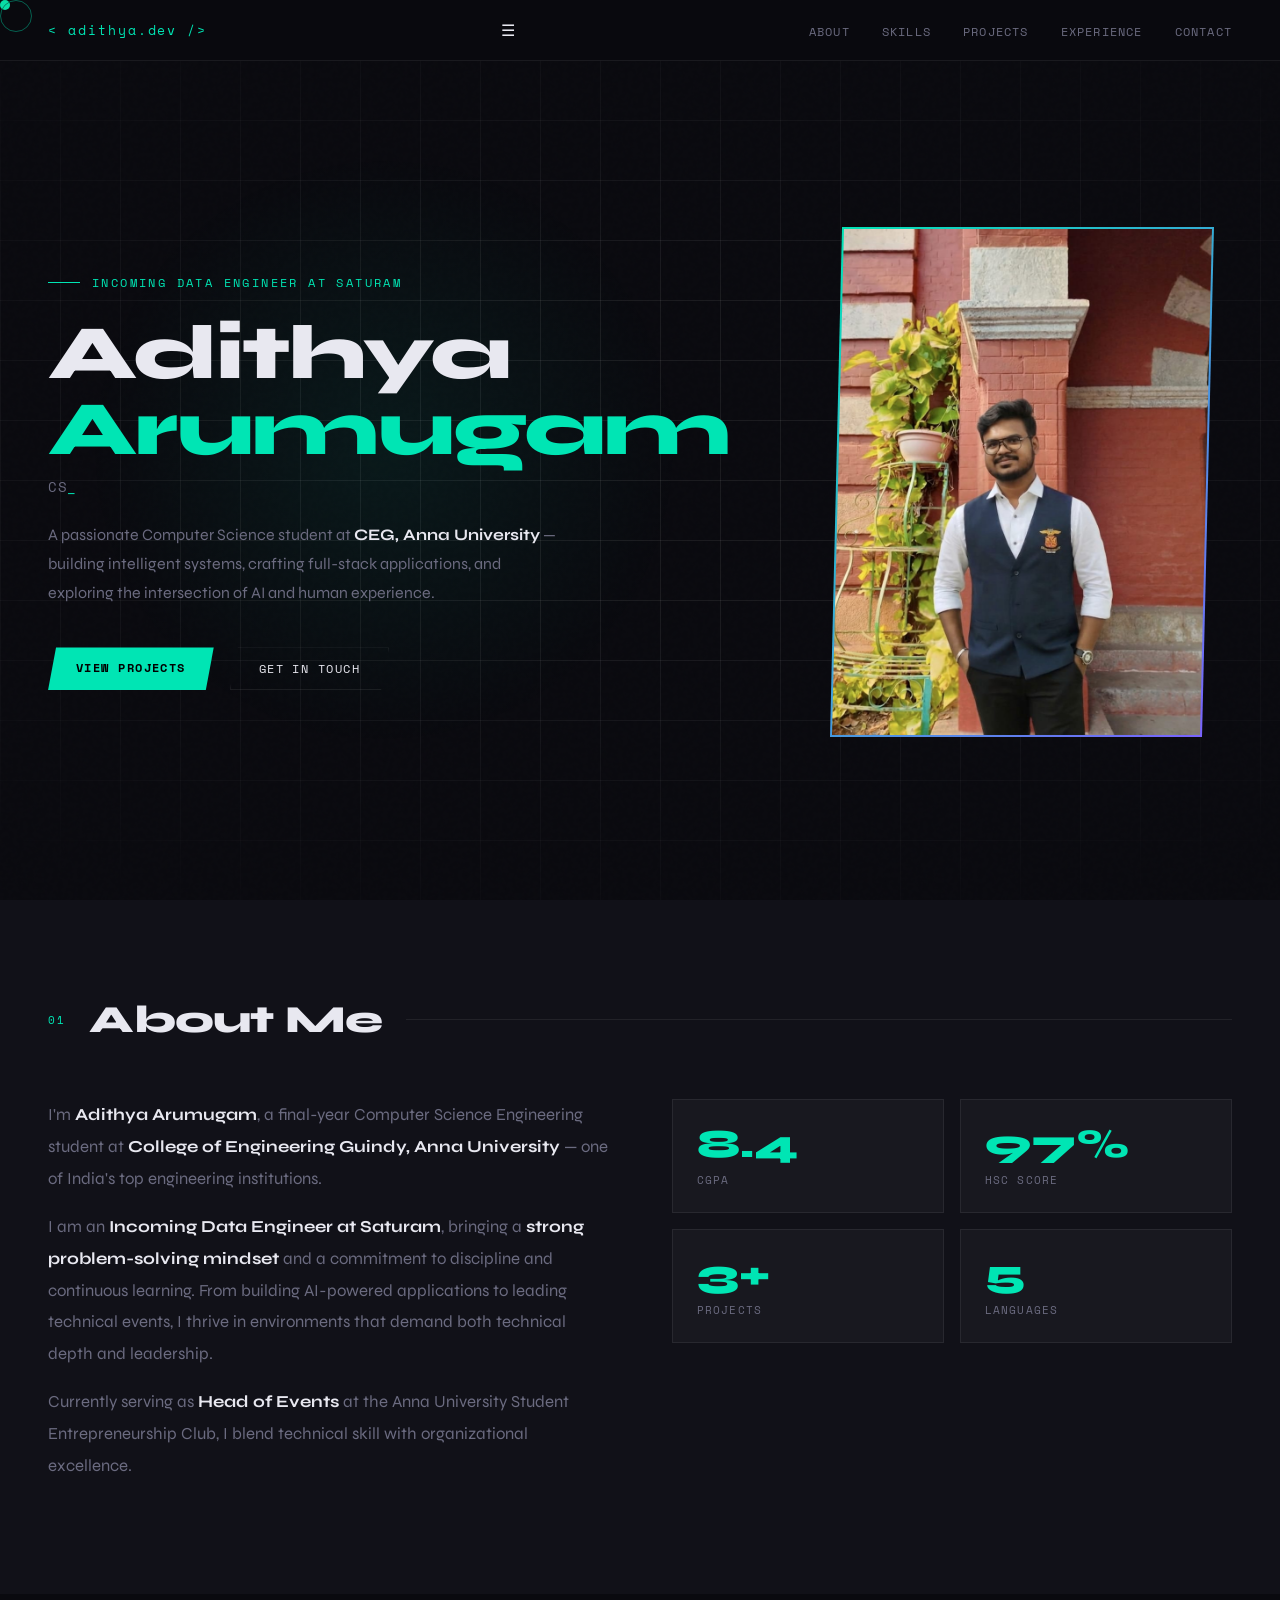
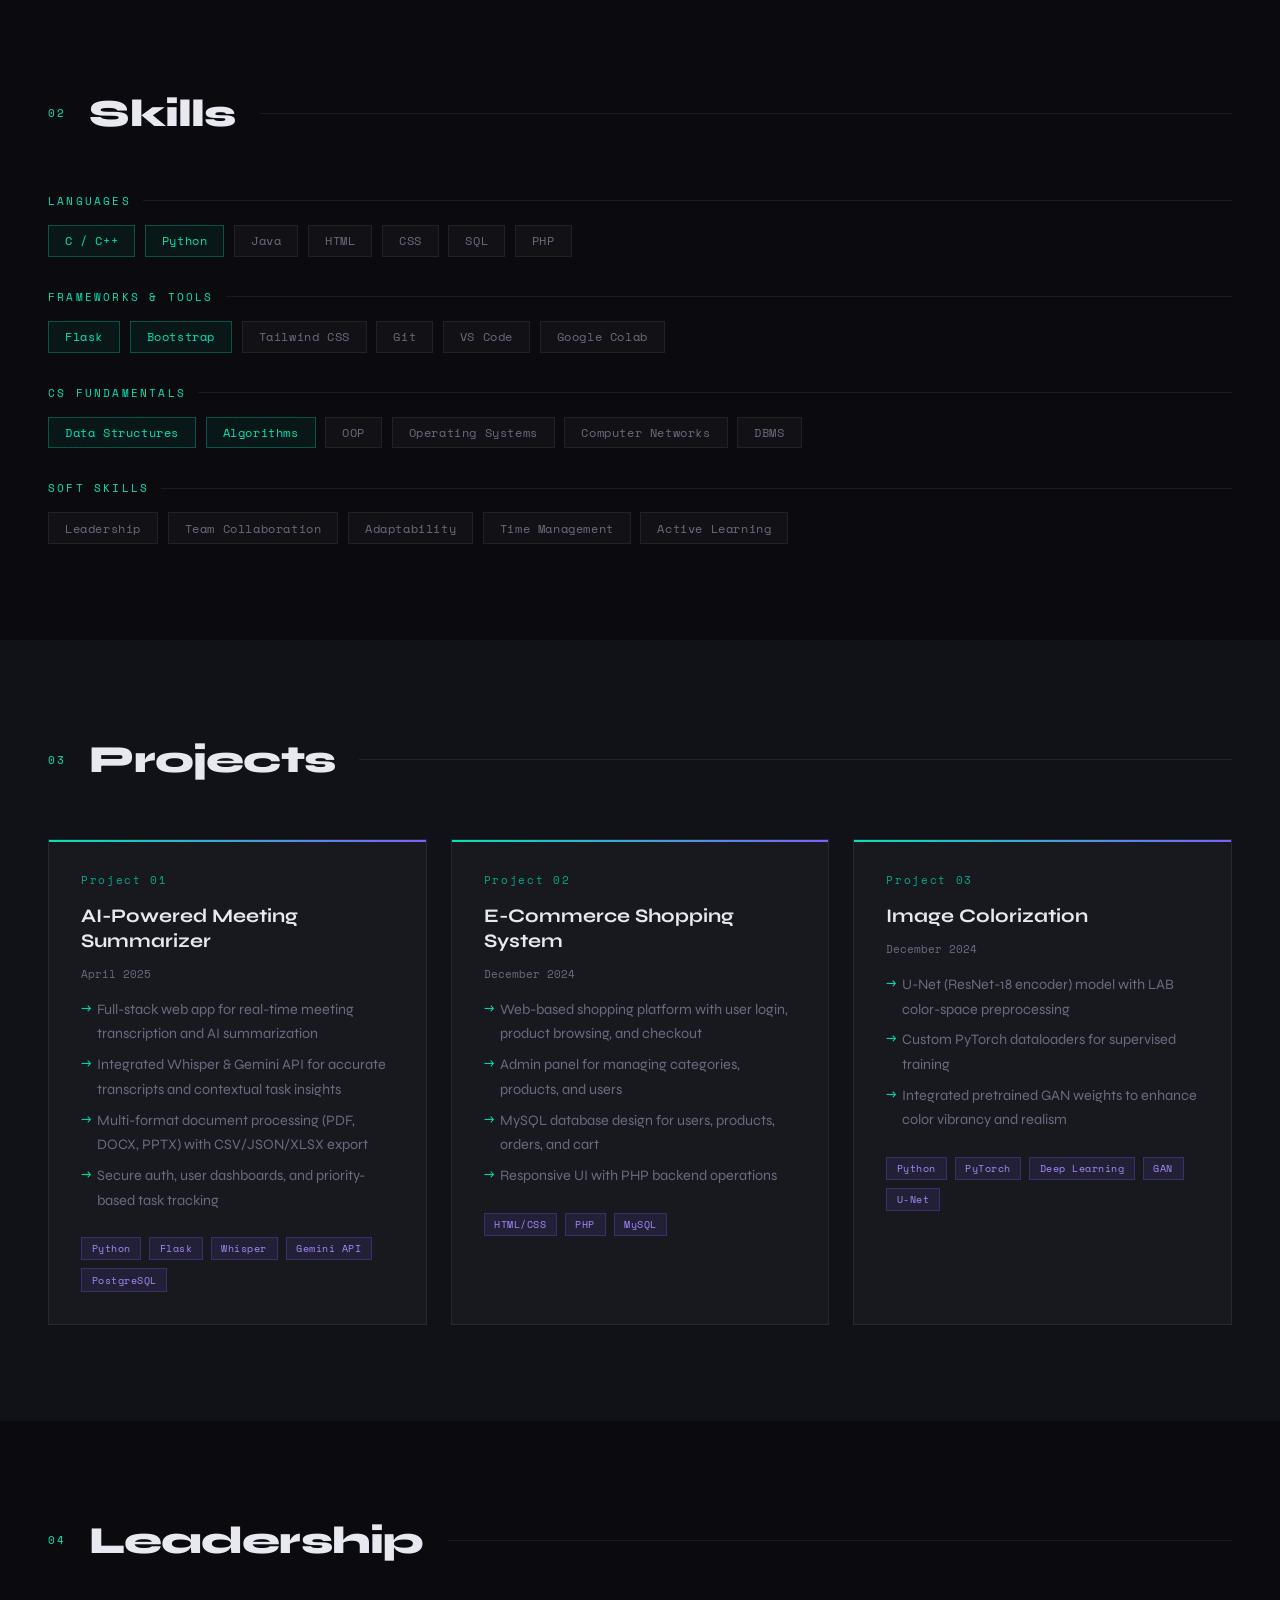
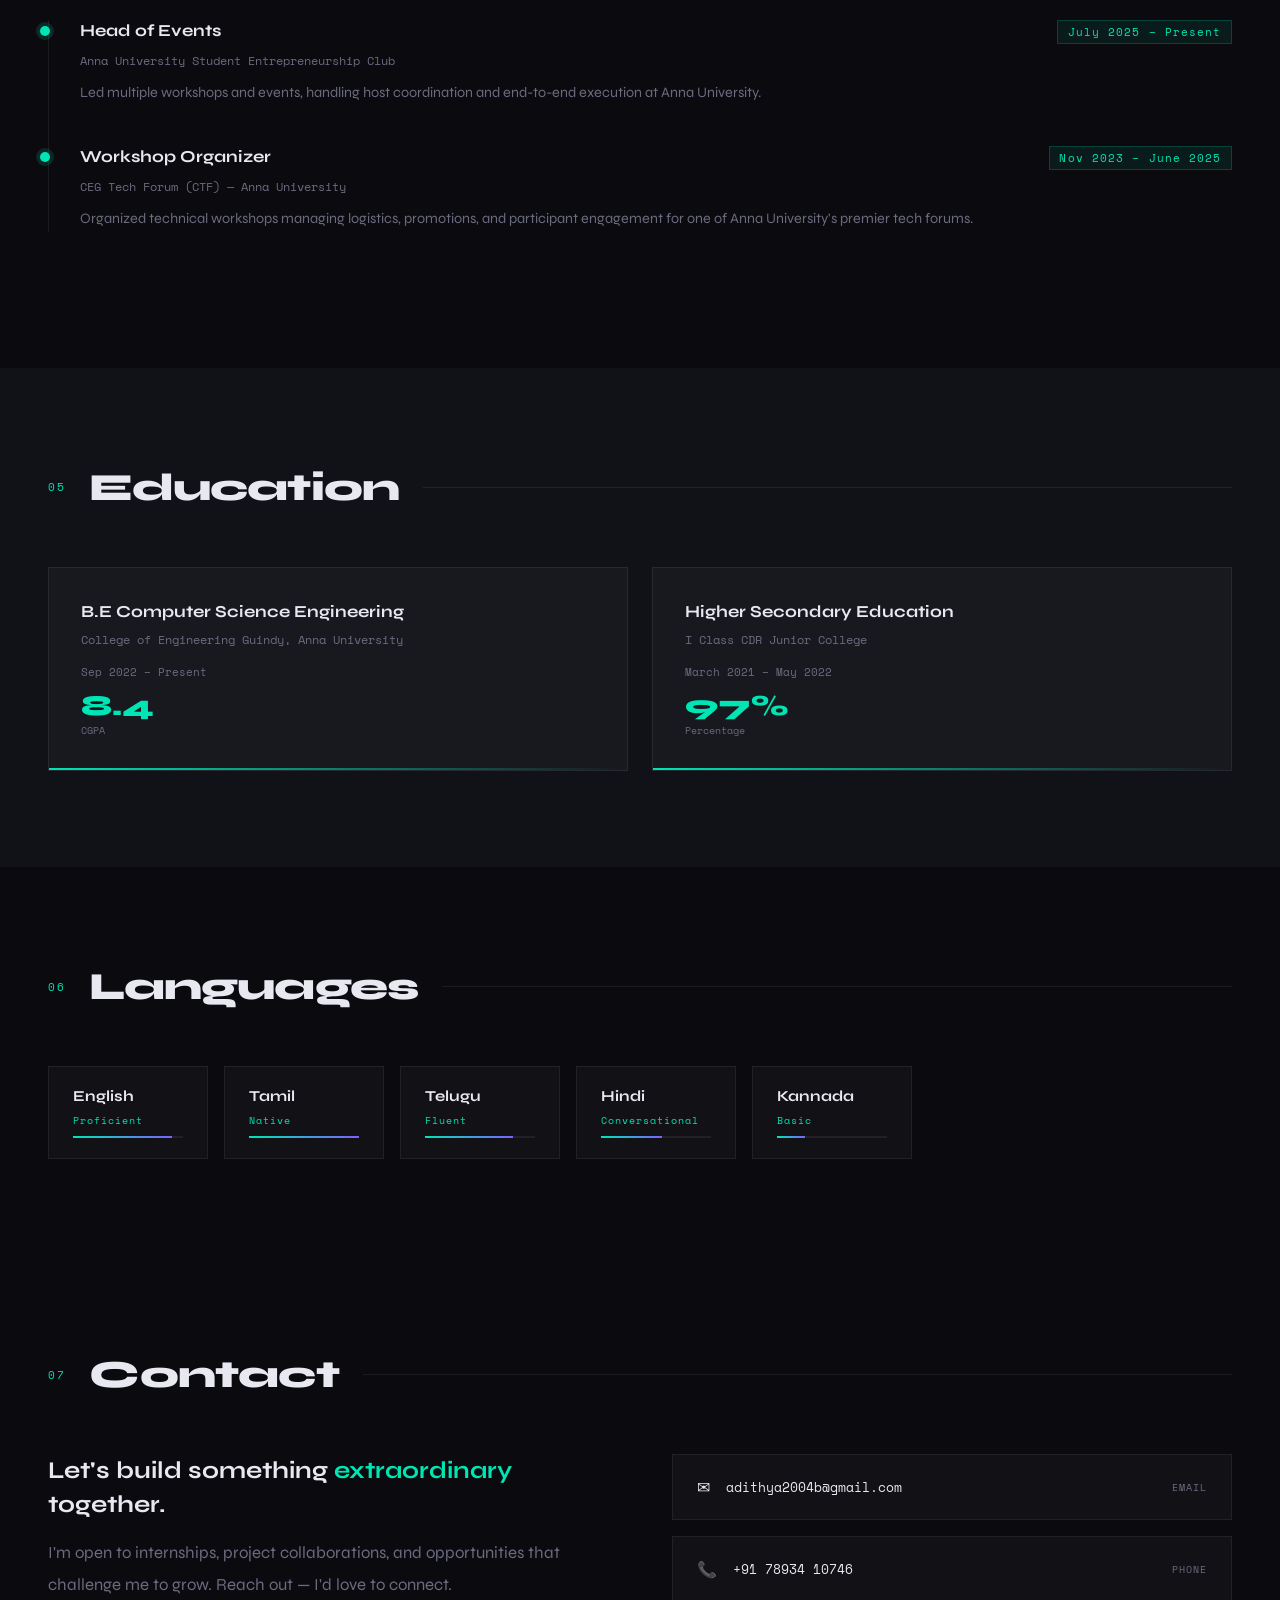
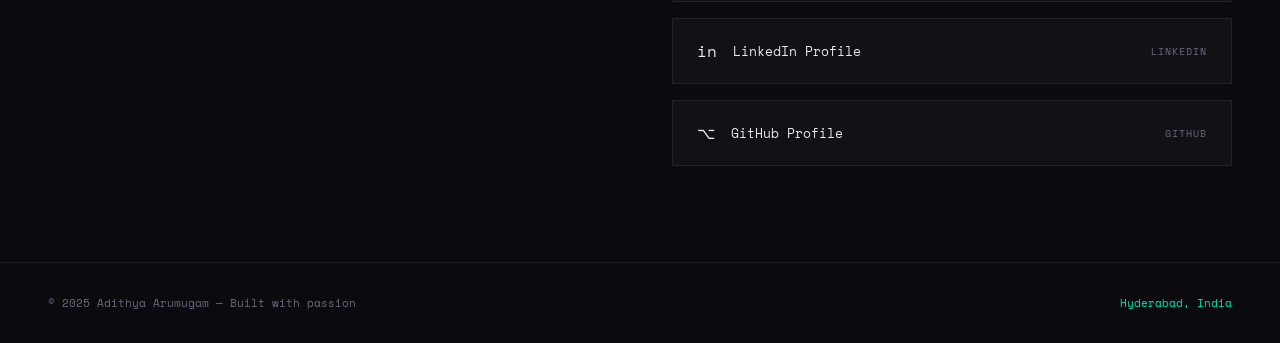
==== index.html @ 28a8eaa8 "Photo changes made" ====
<!DOCTYPE html>
<html lang="en">
<head>
<meta charset="UTF-8">
<meta name="viewport" content="width=device-width, initial-scale=1.0">
<title>Adithya Arumugam — Portfolio</title>
<link href="https://fonts.googleapis.com/css2?family=Space+Mono:ital,wght@0,400;0,700;1,400&family=Syne:wght@400;500;600;700;800&display=swap" rel="stylesheet">
<style>
  :root {
    --bg: #0a0a0f;
    --bg2: #111118;
    --bg3: #1a1a24;
    --accent: #00e5b4;
    --accent2: #7b61ff;
    --text: #e8e8f0;
    --muted: #6b6b80;
    --border: rgba(255,255,255,0.07);
    --card: rgba(255,255,255,0.03);
    --font-display: 'Syne', sans-serif;
    --font-mono: 'Space Mono', monospace;
  }

  *, *::before, *::after { box-sizing: border-box; margin: 0; padding: 0; }

  html { scroll-behavior: smooth; }

  body {
    background: var(--bg);
    color: var(--text);
    font-family: var(--font-display);
    overflow-x: hidden;
    cursor: none;
  }

  /* Custom cursor */
  .cursor {
    position: fixed; width: 10px; height: 10px;
    background: var(--accent); border-radius: 50%;
    pointer-events: none; z-index: 9999;
    transition: transform 0.1s, opacity 0.2s;
    mix-blend-mode: difference;
  }
  .cursor-trail {
    position: fixed; width: 32px; height: 32px;
    border: 1px solid var(--accent); border-radius: 50%;
    pointer-events: none; z-index: 9998;
    transition: transform 0.25s ease, left 0.12s ease, top 0.12s ease;
    opacity: 0.4;
  }

  /* Noise overlay */
  body::before {
    content: '';
    position: fixed; inset: 0;
    background-image: url("data:image/svg+xml,%3Csvg viewBox='0 0 200 200' xmlns='http://www.w3.org/2000/svg'%3E%3Cfilter id='n'%3E%3CfeTurbulence type='fractalNoise' baseFrequency='0.9' numOctaves='4' stitchTiles='stitch'/%3E%3C/filter%3E%3Crect width='100%25' height='100%25' filter='url(%23n)' opacity='0.03'/%3E%3C/svg%3E");
    pointer-events: none; z-index: 0; opacity: 0.4;
  }

  /* Scrollbar */
  ::-webkit-scrollbar { width: 4px; }
  ::-webkit-scrollbar-track { background: var(--bg); }
  ::-webkit-scrollbar-thumb { background: var(--accent); border-radius: 4px; }

  /* NAV */
  nav {
    position: fixed; top: 0; left: 0; right: 0; z-index: 100;
    display: flex; justify-content: space-between; align-items: center;
    padding: 1.25rem 3rem;
    background: rgba(10,10,15,0.85);
    backdrop-filter: blur(16px);
    border-bottom: 1px solid var(--border);
  }
  .nav-logo {
    font-family: var(--font-mono); font-size: 13px; color: var(--accent);
    letter-spacing: 0.15em;
  }
  .nav-links { display: flex; gap: 2rem; list-style: none; }
  .nav-links a {
    font-family: var(--font-mono); font-size: 12px;
    color: var(--muted); text-decoration: none;
    letter-spacing: 0.1em; text-transform: uppercase;
    transition: color 0.2s;
    position: relative;
  }
  .nav-links a::after {
    content: ''; position: absolute; bottom: -4px; left: 0; right: 0;
    height: 1px; background: var(--accent);
    transform: scaleX(0); transition: transform 0.2s;
    transform-origin: left;
  }
  .nav-links a:hover { color: var(--accent); }
  .nav-links a:hover::after { transform: scaleX(1); }

  /* HERO */
  #hero {
    min-height: 100vh;
    display: grid;
    grid-template-columns: 1fr 420px;
    align-items: center;
    padding: 8rem 3rem 4rem;
    gap: 4rem;
    position: relative;
    overflow: hidden;
  }

  .hero-bg-grid {
    position: absolute; inset: 0;
    background-image:
      linear-gradient(var(--border) 1px, transparent 1px),
      linear-gradient(90deg, var(--border) 1px, transparent 1px);
    background-size: 60px 60px;
    mask-image: radial-gradient(ellipse 80% 60% at 50% 50%, black 30%, transparent 100%);
  }

  .hero-glow {
    position: absolute; width: 600px; height: 600px;
    background: radial-gradient(circle, rgba(0,229,180,0.07) 0%, transparent 70%);
    top: 50%; left: 30%; transform: translate(-50%, -50%);
    pointer-events: none;
  }

  .hero-content { position: relative; z-index: 1; }

  .hero-tag {
    font-family: var(--font-mono); font-size: 12px;
    color: var(--accent); letter-spacing: 0.2em;
    text-transform: uppercase; margin-bottom: 1.5rem;
    display: flex; align-items: center; gap: 0.75rem;
  }
  .hero-tag::before {
    content: ''; display: block;
    width: 2rem; height: 1px; background: var(--accent);
  }

  h1.hero-name {
    font-size: clamp(3rem, 6vw, 5.5rem);
    font-weight: 800; line-height: 1.0;
    letter-spacing: -0.02em;
    color: var(--text);
    margin-bottom: 0.5rem;
  }
  h1.hero-name .accent-word { color: var(--accent); }

  .hero-title {
    font-family: var(--font-mono); font-size: 14px;
    color: var(--muted); margin-bottom: 1.5rem;
    letter-spacing: 0.05em;
  }
  .typing-cursor { color: var(--accent); animation: blink 1s infinite; }
  @keyframes blink { 0%,100%{opacity:1} 50%{opacity:0} }

  .hero-desc {
    font-size: 1rem; line-height: 1.8;
    color: var(--muted); max-width: 520px;
    margin-bottom: 2.5rem;
  }

  .hero-buttons { display: flex; gap: 1rem; flex-wrap: wrap; }

  .btn-primary {
    padding: 0.75rem 1.75rem;
    background: var(--accent); color: #000;
    font-family: var(--font-mono); font-size: 12px;
    font-weight: 700; letter-spacing: 0.12em;
    text-transform: uppercase; text-decoration: none;
    border: none; cursor: none;
    transition: transform 0.2s, box-shadow 0.2s;
    clip-path: polygon(8px 0%, 100% 0%, calc(100% - 8px) 100%, 0% 100%);
  }
  .btn-primary:hover {
    transform: translateY(-2px);
    box-shadow: 0 8px 30px rgba(0,229,180,0.35);
  }

  .btn-secondary {
    padding: 0.75rem 1.75rem;
    background: transparent; color: var(--text);
    font-family: var(--font-mono); font-size: 12px;
    letter-spacing: 0.12em; text-transform: uppercase;
    text-decoration: none;
    border: 1px solid var(--border);
    cursor: none;
    transition: border-color 0.2s, color 0.2s;
    clip-path: polygon(8px 0%, 100% 0%, calc(100% - 8px) 100%, 0% 100%);
  }
  .btn-secondary:hover { border-color: var(--accent); color: var(--accent); }

  /* Photo card */
  .photo-card {
    position: relative; z-index: 1;
  }
  .photo-frame {
    position: relative;
    width: 100%; aspect-ratio: 3/4;
    max-width: 380px;
    margin: 0 auto;
  }
  .photo-frame::before {
    content: '';
    position: absolute; inset: -2px;
    background: linear-gradient(135deg, var(--accent), var(--accent2));
    z-index: -1;
    clip-path: polygon(12px 0%, 100% 0%, calc(100% - 12px) 100%, 0% 100%);
  }
  .photo-inner {
    width: 100%; height: 100%;
    background: var(--bg3);
    clip-path: polygon(12px 0%, 100% 0%, calc(100% - 12px) 100%, 0% 100%);
    overflow: hidden;
    display: flex; flex-direction: column;
    align-items: center; justify-content: center;
    gap: 1rem;
  }
  .photo-inner img {
    width: 100%; height: 100%;
    object-fit: cover;
    display: block;
  }
  .photo-placeholder {
    display: flex; flex-direction: column;
    align-items: center; justify-content: center;
    gap: 1rem; padding: 2rem;
    text-align: center;
  }
  .photo-placeholder-icon {
    width: 80px; height: 100px;
    border-radius: 50%;
    background: var(--bg2);
    border: 2px dashed var(--accent);
    display: flex; align-items: center; justify-content: center;
    font-size: 2rem;
  }
  img {
  max-width: 100%;
  height: auto;
  display: block;
}
body {
  overflow-x: hidden;
}
a, button {
  -webkit-tap-highlight-color: transparent;
}
  .photo-placeholder p {
    font-family: var(--font-mono); font-size: 11px;
    color: var(--muted); line-height: 1.6;
  }
  .photo-placeholder span { color: var(--accent); }

  .photo-badge {
    position: absolute; bottom: -16px; right: -16px;
    background: var(--bg2);
    border: 1px solid var(--border);
    padding: 0.75rem 1rem;
    font-family: var(--font-mono); font-size: 11px;
  }
  .photo-badge .cgpa { font-size: 1.5rem; font-weight: 700; color: var(--accent); font-family: var(--font-display); }
  .photo-badge .label { color: var(--muted); font-size: 10px; display: block; }

  /* SECTIONS */
  section { padding: 6rem 3rem; position: relative; z-index: 1; }

  .section-header {
    display: flex; align-items: center; gap: 1.5rem;
    margin-bottom: 3.5rem;
  }
  .section-num {
    font-family: var(--font-mono); font-size: 11px;
    color: var(--accent); letter-spacing: 0.15em;
  }
  .section-title {
    font-size: clamp(1.75rem, 3vw, 2.5rem);
    font-weight: 800; letter-spacing: -0.02em;
  }
  .section-line {
    flex: 1; height: 1px; background: var(--border);
  }

  /* ABOUT */
  #about { background: var(--bg2); }
  .about-grid {
    display: grid; grid-template-columns: 1fr 1fr;
    gap: 4rem; align-items: start;
  }
  .about-text { font-size: 1.05rem; line-height: 1.9; color: var(--muted); }
  .about-text p { margin-bottom: 1rem; }
  .about-text strong { color: var(--text); }

  .stats-grid { display: grid; grid-template-columns: 1fr 1fr; gap: 1rem; }
  .stat-box {
    background: var(--card);
    border: 1px solid var(--border);
    padding: 1.5rem;
    position: relative; overflow: hidden;
    transition: border-color 0.3s;
  }
  .stat-box:hover { border-color: rgba(0,229,180,0.3); }
  .stat-box::after {
    content: ''; position: absolute;
    bottom: 0; left: 0; right: 0; height: 2px;
    background: linear-gradient(90deg, var(--accent), var(--accent2));
    transform: scaleX(0); transition: transform 0.3s;
    transform-origin: left;
  }
  .stat-box:hover::after { transform: scaleX(1); }
  .stat-num { font-size: 2.5rem; font-weight: 800; color: var(--accent); line-height: 1; margin-bottom: 0.5rem; }
  .stat-label { font-family: var(--font-mono); font-size: 11px; color: var(--muted); letter-spacing: 0.1em; text-transform: uppercase; }

  /* SKILLS */
  .skills-container { display: flex; flex-direction: column; gap: 2rem; }
  .skill-group-title {
    font-family: var(--font-mono); font-size: 11px;
    color: var(--accent); letter-spacing: 0.2em;
    text-transform: uppercase; margin-bottom: 1rem;
    display: flex; align-items: center; gap: 0.75rem;
  }
  .skill-group-title::after {
    content: ''; flex: 1; height: 1px; background: var(--border);
  }
  .skill-tags { display: flex; flex-wrap: wrap; gap: 0.6rem; }
  .skill-tag {
    font-family: var(--font-mono); font-size: 12px;
    padding: 0.4rem 1rem;
    border: 1px solid var(--border);
    color: var(--muted);
    background: var(--card);
    letter-spacing: 0.05em;
    transition: all 0.2s;
    cursor: default;
  }
  .skill-tag:hover {
    border-color: var(--accent);
    color: var(--accent);
    background: rgba(0,229,180,0.05);
    transform: translateY(-2px);
  }
  .skill-tag.highlight {
    border-color: rgba(0,229,180,0.3);
    color: var(--accent);
    background: rgba(0,229,180,0.06);
  }

  /* PROJECTS */
  #projects { background: var(--bg2); }
  .projects-grid { display: grid; grid-template-columns: repeat(auto-fill, minmax(340px, 1fr)); gap: 1.5rem; }

  .project-card {
    background: var(--card);
    border: 1px solid var(--border);
    padding: 2rem;
    position: relative; overflow: hidden;
    transition: transform 0.3s, border-color 0.3s;
    cursor: default;
  }
  .project-card:hover {
    transform: translateY(-4px);
    border-color: rgba(0,229,180,0.25);
  }
  .project-card::before {
    content: '';
    position: absolute; top: 0; left: 0; right: 0; height: 2px;
    background: linear-gradient(90deg, var(--accent), var(--accent2));
  }

  .project-num {
    font-family: var(--font-mono); font-size: 11px;
    color: var(--accent); letter-spacing: 0.15em;
    margin-bottom: 1rem; opacity: 0.7;
  }
  .project-title {
    font-size: 1.2rem; font-weight: 700;
    margin-bottom: 0.75rem; line-height: 1.3;
  }
  .project-date {
    font-family: var(--font-mono); font-size: 11px;
    color: var(--muted); margin-bottom: 1rem;
  }
  .project-desc {
    font-size: 0.9rem; line-height: 1.7;
    color: var(--muted); margin-bottom: 1.5rem;
  }
  .project-desc li { margin-bottom: 0.4rem; padding-left: 1rem; position: relative; list-style: none; }
  .project-desc li::before { content: '→'; position: absolute; left: 0; color: var(--accent); font-size: 0.8rem; }
  .project-tags { display: flex; flex-wrap: wrap; gap: 0.5rem; }
  .project-tag {
    font-family: var(--font-mono); font-size: 10px;
    padding: 0.2rem 0.6rem;
    background: rgba(123,97,255,0.1);
    border: 1px solid rgba(123,97,255,0.25);
    color: #a78bfa;
    letter-spacing: 0.05em;
  }

  /* EXPERIENCE */
  .timeline { position: relative; padding-left: 2rem; }
  .timeline::before {
    content: '';
    position: absolute; left: 0; top: 0; bottom: 0;
    width: 1px; background: var(--border);
  }
  .timeline-item { position: relative; margin-bottom: 2.5rem; }
  .timeline-item::before {
    content: '';
    position: absolute; left: -2.5rem; top: 0.4rem;
    width: 10px; height: 10px;
    border-radius: 50%;
    background: var(--accent);
    box-shadow: 0 0 0 4px rgba(0,229,180,0.15);
  }
  .timeline-header { display: flex; justify-content: space-between; align-items: flex-start; margin-bottom: 0.5rem; flex-wrap: wrap; gap: 0.5rem; }
  .timeline-role { font-size: 1.05rem; font-weight: 700; }
  .timeline-period {
    font-family: var(--font-mono); font-size: 11px;
    color: var(--accent); letter-spacing: 0.1em;
    background: rgba(0,229,180,0.08);
    padding: 0.2rem 0.6rem;
    border: 1px solid rgba(0,229,180,0.2);
  }
  .timeline-org { font-family: var(--font-mono); font-size: 12px; color: var(--muted); margin-bottom: 0.75rem; }
  .timeline-desc { font-size: 0.9rem; line-height: 1.7; color: var(--muted); }

  /* EDUCATION */
  #education { background: var(--bg2); }
  .edu-cards { display: grid; grid-template-columns: 1fr 1fr; gap: 1.5rem; }
  .edu-card {
    border: 1px solid var(--border);
    padding: 2rem;
    background: var(--card);
    position: relative; overflow: hidden;
  }
  .edu-card::after {
    content: '';
    position: absolute; bottom: 0; left: 0; right: 0; height: 2px;
    background: linear-gradient(90deg, var(--accent), transparent);
  }
  .edu-degree { font-size: 1.05rem; font-weight: 700; margin-bottom: 0.5rem; line-height: 1.4; }
  .edu-school { font-family: var(--font-mono); font-size: 12px; color: var(--muted); margin-bottom: 1rem; }
  .edu-period { font-family: var(--font-mono); font-size: 11px; color: var(--muted); margin-bottom: 0.5rem; }
  .edu-score { font-size: 1.8rem; font-weight: 800; color: var(--accent); }
  .edu-score-label { font-family: var(--font-mono); font-size: 10px; color: var(--muted); }

  /* LANGUAGES */
  .lang-grid { display: flex; flex-wrap: wrap; gap: 1rem; }
  .lang-item {
    display: flex; flex-direction: column;
    gap: 0.5rem; min-width: 160px;
    padding: 1.25rem 1.5rem;
    border: 1px solid var(--border);
    background: var(--card);
    transition: border-color 0.2s;
  }
  .lang-item:hover { border-color: rgba(0,229,180,0.3); }
  .lang-name { font-weight: 700; font-size: 0.95rem; }
  .lang-level {
    font-family: var(--font-mono); font-size: 10px;
    color: var(--accent); letter-spacing: 0.1em;
  }
  .lang-bar { height: 2px; background: var(--border); }
  .lang-fill { height: 100%; background: linear-gradient(90deg, var(--accent), var(--accent2)); transition: width 1s ease; }

  /* CONTACT */
  .contact-grid { display: grid; grid-template-columns: 1fr 1fr; gap: 4rem; align-items: start; }
  .contact-text { font-size: 1.05rem; line-height: 1.9; color: var(--muted); }
  .contact-links { display: flex; flex-direction: column; gap: 1rem; }
  .contact-link {
    display: flex; align-items: center; gap: 1rem;
    padding: 1.25rem 1.5rem;
    border: 1px solid var(--border);
    background: var(--card);
    text-decoration: none; color: var(--text);
    transition: all 0.2s; font-family: var(--font-mono); font-size: 13px;
  }
  .contact-link:hover {
    border-color: var(--accent);
    color: var(--accent);
    background: rgba(0,229,180,0.04);
    transform: translateX(4px);
  }
  .contact-link-icon { font-size: 1rem; }
  .contact-link-label { color: var(--muted); font-size: 10px; letter-spacing: 0.1em; text-transform: uppercase; margin-left: auto; }

  /* FOOTER */
  footer {
    padding: 2rem 3rem;
    border-top: 1px solid var(--border);
    display: flex; justify-content: space-between; align-items: center;
    font-family: var(--font-mono); font-size: 11px;
    color: var(--muted);
  }

  /* SCROLL REVEAL */
  .reveal { opacity: 0; transform: translateY(24px); transition: opacity 0.6s ease, transform 0.6s ease; }
  .reveal.visible { opacity: 1; transform: translateY(0); }

/* ================= RESPONSIVE DESIGN ================= */

/* Tablet (<= 1024px) */
@media (max-width: 1024px) {

  #hero {
    grid-template-columns: 1fr;
    text-align: center;
    gap: 2rem;
  }

  .hero-desc {
    margin: 0 auto 2rem;
  }

  /* SHOW photo instead of hiding */
  .photo-card {
    display: flex;
    justify-content: center;
    margin-top: 1.5rem;
  }

  .photo-frame {
    max-width: 260px;
  }

  .about-grid,
  .contact-grid {
    grid-template-columns: 1fr;
    gap: 2rem;
  }

  .edu-cards {
    grid-template-columns: 1fr;
  }
}

/* Mobile (<= 768px) */
@media (max-width: 768px) {

  body {
    cursor: auto;
  }

  .cursor,
  .cursor-trail {
    display: none;
  }

  nav {
    padding: 1rem;
  }

  .menu-toggle {
    display: block;
  }

  /* Mobile nav */
  .nav-links {
    position: absolute;
    top: 70px;
    right: 0;
    background: var(--bg2);
    width: 100%;
    flex-direction: column;
    align-items: center;
    padding: 1rem 0;
    gap: 1.5rem;
    display: none;
  }

  .nav-links.active {
    display: flex;
  }

  /* HERO FIX */
  #hero {
    display: flex;
    flex-direction: column;
    align-items: center;
    padding: 5rem 1rem 3rem;
    text-align: center;
  }

  /* Move photo to TOP */
  .photo-card {
    order: -1;
    margin-bottom: 1.5rem;
  }


  .photo-frame::before {
    clip-path: none;
    border-radius: 12px;
  }

  .photo-inner {
    clip-path: none;
    border-radius: 12px;
  }



  h1.hero-name {
    font-size: 2.5rem;
  }

  .hero-title {
    font-size: 12px;
  }

  .hero-desc {
    font-size: 0.9rem;
  }

  .hero-buttons {
    justify-content: center;
  }

  .btn-primary,
  .btn-secondary {
    font-size: 10px;
    padding: 0.6rem 1.2rem;
  }

  section {
    padding: 3rem 1rem;
  }

  .section-header {
    flex-direction: column;
    align-items: flex-start;
    gap: 0.5rem;
  }

  .projects-grid {
    grid-template-columns: 1fr;
  }

  .stats-grid {
    grid-template-columns: 1fr;
  }

  .skill-tags {
    justify-content: center;
  }

  footer {
    flex-direction: column;
    text-align: center;
    gap: 0.5rem;
  }
}

/* Small Mobile (<= 480px) */
@media (max-width: 480px) {

  .photo-frame {
    max-width: 180px;
  }

  h1.hero-name {
    font-size: 2rem;
  }

  .section-title {
    font-size: 1.5rem;
  }

  .project-card {
    padding: 1.5rem;
  }

  .contact-link {
    font-size: 12px;
  }
}

.photo-frame:hover {
  transform: scale(1.03);
  transition: transform 0.3s ease;
}
</style>
</head>
<body>

<div class="cursor" id="cursor"></div>
<div class="cursor-trail" id="cursorTrail"></div>

<!-- NAV -->
<nav>
  
  <div class="nav-logo">&lt; adithya.dev /&gt;</div>
  <div class="menu-toggle" onclick="toggleMenu()">☰</div>
  <ul class="nav-links">
    <li><a href="#about">About</a></li>
    <li><a href="#skills">Skills</a></li>
    <li><a href="#projects">Projects</a></li>
    <li><a href="#experience">Experience</a></li>
    <li><a href="#contact">Contact</a></li>
  </ul>
</nav>

<!-- HERO -->
<section id="hero">
  <div class="hero-bg-grid"></div>
  <div class="hero-glow"></div>

  <div class="hero-content reveal">
    <div class="hero-tag">Incoming Data Engineer at Saturam</div>
    <h1 class="hero-name glitch" data-text="Adithya Arumugam">
      Adithya<br><span class="accent-word">Arumugam</span>
    </h1>
    <p class="hero-title">
      <span id="typed-text"></span><span class="typing-cursor">_</span>
    </p>
    <p class="hero-desc">
      A passionate Computer Science student at <strong style="color:var(--text)">CEG, Anna University</strong> — building intelligent systems, crafting full-stack applications, and exploring the intersection of AI and human experience.
    </p>
    <div class="hero-buttons">
      <a href="#projects" class="btn-primary">View Projects</a>
      <a href="#contact" class="btn-secondary">Get in Touch</a>
    </div>
  </div>

  <div class="photo-card reveal" style="transition-delay: 0.2s;">
    <div class="photo-frame">
      <div class="photo-inner">
        <img src="final_pic.jpeg" alt="Adithya" loading="lazy"> 
        <!-- <div class="photo-placeholder">
           <div class="photo-placeholder-icon">👤</div> -->
          <!-- <img src="../final_pic.jpeg" alt="Adithya">  -->
        <!-- </div> -->
      </div>
      <!-- <div class="photo-badge">
        <div class="cgpa">8.4</div>
        <span class="label">CGPA</span>
      </div> -->
    </div>
  </div>
</section>

<!-- ABOUT -->
<section id="about">
  <div class="section-header reveal">
    <span class="section-num">01</span>
    <h2 class="section-title">About Me</h2>
    <div class="section-line"></div>
  </div>
  <div class="about-grid">
    <div class="about-text reveal">
      <p>I'm <strong>Adithya Arumugam</strong>, a final-year Computer Science Engineering student at <strong>College of Engineering Guindy, Anna University</strong> — one of India's top engineering institutions.</p>
      <!-- <p>I bring a <strong>strong problem-solving mindset</strong> and a commitment to discipline and continuous learning. From building AI-powered applications to leading technical events, I thrive in environments that demand both technical depth and leadership.</p> -->
      <p>I am an <strong>Incoming Data Engineer at Saturam</strong>, bringing a <strong>strong problem-solving mindset</strong> and a commitment to discipline and continuous learning. From building AI-powered applications to leading technical events, I thrive in environments that demand both technical depth and leadership.</p>
      <p>Currently serving as <strong>Head of Events</strong> at the Anna University Student Entrepreneurship Club, I blend technical skill with organizational excellence.</p>
    </div>
    <div class="stats-grid reveal" style="transition-delay: 0.15s;">
      <div class="stat-box">
        <div class="stat-num">8.4</div>
        <div class="stat-label">CGPA</div>
      </div>
      <div class="stat-box">
        <div class="stat-num">97%</div>
        <div class="stat-label">HSC Score</div>
      </div>
      <div class="stat-box">
        <div class="stat-num">3+</div>
        <div class="stat-label">Projects</div>
      </div>
      <div class="stat-box">
        <div class="stat-num">5</div>
        <div class="stat-label">Languages</div>
      </div>
    </div>
  </div>
</section>

<!-- SKILLS -->
<section id="skills">
  <div class="section-header reveal">
    <span class="section-num">02</span>
    <h2 class="section-title">Skills</h2>
    <div class="section-line"></div>
  </div>
  <div class="skills-container reveal">
    <div>
      <div class="skill-group-title">Languages</div>
      <div class="skill-tags">
        <span class="skill-tag highlight">C / C++</span>
        <span class="skill-tag highlight">Python</span>
        <span class="skill-tag">Java</span>
        <span class="skill-tag">HTML</span>
        <span class="skill-tag">CSS</span>
        <span class="skill-tag">SQL</span>
        <span class="skill-tag">PHP</span>
      </div>
    </div>
    <div>
      <div class="skill-group-title">Frameworks & Tools</div>
      <div class="skill-tags">
        <span class="skill-tag highlight">Flask</span>
        <span class="skill-tag highlight">Bootstrap</span>
        <span class="skill-tag">Tailwind CSS</span>
        <span class="skill-tag">Git</span>
        <span class="skill-tag">VS Code</span>
        <span class="skill-tag">Google Colab</span>
        <!-- <span class="skill-tag">MySQL</span> -->
        <!-- <span class="skill-tag">PostgreSQL</span> -->
      </div>
    </div>
    <div>
      <div class="skill-group-title">CS Fundamentals</div>
      <div class="skill-tags">
        <span class="skill-tag highlight">Data Structures</span>
        <span class="skill-tag highlight">Algorithms</span>
        <span class="skill-tag">OOP</span>
        <span class="skill-tag">Operating Systems</span>
        <span class="skill-tag">Computer Networks</span>
        <span class="skill-tag">DBMS</span>
      </div>
    </div>
    <!-- <div>
      <div class="skill-group-title">AI / ML</div>
      <div class="skill-tags">
        <span class="skill-tag highlight">Deep Learning</span>
        <span class="skill-tag highlight">Gemini API</span>
        <span class="skill-tag">Whisper (OpenAI)</span>
        <span class="skill-tag">GAN</span>
        <span class="skill-tag">U-Net</span>
        <span class="skill-tag">Image Processing</span>
      </div>
    </div> -->
    <div>
      <div class="skill-group-title">Soft Skills</div>
      <div class="skill-tags">
        <span class="skill-tag">Leadership</span>
        <span class="skill-tag">Team Collaboration</span>
        <span class="skill-tag">Adaptability</span>
        <span class="skill-tag">Time Management</span>
        <span class="skill-tag">Active Learning</span>
      </div>
    </div>
  </div>
</section>

<!-- PROJECTS -->
<section id="projects">
  <div class="section-header reveal">
    <span class="section-num">03</span>
    <h2 class="section-title">Projects</h2>
    <div class="section-line"></div>
  </div>
  <div class="projects-grid">

    <div class="project-card reveal">
      <div class="project-num">Project 01</div>
      <h3 class="project-title">AI-Powered Meeting Summarizer</h3>
      <div class="project-date">April 2025</div>
      <ul class="project-desc">
        <li>Full-stack web app for real-time meeting transcription and AI summarization</li>
        <li>Integrated Whisper & Gemini API for accurate transcripts and contextual task insights</li>
        <li>Multi-format document processing (PDF, DOCX, PPTX) with CSV/JSON/XLSX export</li>
        <li>Secure auth, user dashboards, and priority-based task tracking</li>
      </ul>
      <div class="project-tags">
        <span class="project-tag">Python</span>
        <span class="project-tag">Flask</span>
        <span class="project-tag">Whisper</span>
        <span class="project-tag">Gemini API</span>
        <span class="project-tag">PostgreSQL</span>
      </div>
    </div>

    <div class="project-card reveal" style="transition-delay: 0.1s;">
      <div class="project-num">Project 02</div>
      <h3 class="project-title">E-Commerce Shopping System</h3>
      <div class="project-date">December 2024</div>
      <ul class="project-desc">
        <li>Web-based shopping platform with user login, product browsing, and checkout</li>
        <li>Admin panel for managing categories, products, and users</li>
        <li>MySQL database design for users, products, orders, and cart</li>
        <li>Responsive UI with PHP backend operations</li>
      </ul>
      <div class="project-tags">
        <span class="project-tag">HTML/CSS</span>
        <span class="project-tag">PHP</span>
        <span class="project-tag">MySQL</span>
      </div>
    </div>

    <div class="project-card reveal" style="transition-delay: 0.2s;">
      <div class="project-num">Project 03</div>
      <h3 class="project-title">Image Colorization</h3>
      <div class="project-date">December 2024</div>
      <ul class="project-desc">
        <li>U-Net (ResNet-18 encoder) model with LAB color-space preprocessing</li>
        <li>Custom PyTorch dataloaders for supervised training</li>
        <li>Integrated pretrained GAN weights to enhance color vibrancy and realism</li>
      </ul>
      <div class="project-tags">
        <span class="project-tag">Python</span>
        <span class="project-tag">PyTorch</span>
        <span class="project-tag">Deep Learning</span>
        <span class="project-tag">GAN</span>
        <span class="project-tag">U-Net</span>
      </div>
    </div>

  </div>
</section>

<!-- EXPERIENCE -->
<section id="experience">
  <div class="section-header reveal">
    <span class="section-num">04</span>
    <h2 class="section-title">Leadership</h2>
    <div class="section-line"></div>
  </div>
  <div class="timeline reveal">
    <div class="timeline-item">
      <div class="timeline-header">
        <span class="timeline-role">Head of Events</span>
        <span class="timeline-period">July 2025 – Present</span>
      </div>
      <div class="timeline-org">Anna University Student Entrepreneurship Club</div>
      <p class="timeline-desc">Led multiple workshops and events, handling host coordination and end-to-end execution at Anna University.</p>
    </div>
    <div class="timeline-item">
      <div class="timeline-header">
        <span class="timeline-role">Workshop Organizer</span>
        <span class="timeline-period">Nov 2023 – June 2025</span>
      </div>
      <div class="timeline-org">CEG Tech Forum (CTF) — Anna University</div>
      <p class="timeline-desc">Organized technical workshops managing logistics, promotions, and participant engagement for one of Anna University's premier tech forums.</p>
    </div>
  </div>
</section>

<!-- EDUCATION -->
<section id="education">
  <div class="section-header reveal">
    <span class="section-num">05</span>
    <h2 class="section-title">Education</h2>
    <div class="section-line"></div>
  </div>
  <div class="edu-cards">
    <div class="edu-card reveal">
      <div class="edu-degree">B.E Computer Science Engineering</div>
      <div class="edu-school">College of Engineering Guindy, Anna University</div>
      <div class="edu-period">Sep 2022 – Present</div>
      <div class="edu-score">8.4</div>
      <div class="edu-score-label">CGPA</div>
    </div>
    <div class="edu-card reveal" style="transition-delay:0.1s;">
      <div class="edu-degree">Higher Secondary Education</div>
      <div class="edu-school">I Class CDR Junior College</div>
      <div class="edu-period">March 2021 – May 2022</div>
      <div class="edu-score">97%</div>
      <div class="edu-score-label">Percentage</div>
    </div>
  </div>
</section>

<!-- LANGUAGES -->
<section id="languages">
  <div class="section-header reveal">
    <span class="section-num">06</span>
    <h2 class="section-title">Languages</h2>
    <div class="section-line"></div>
  </div>
  <div class="lang-grid reveal">
    <div class="lang-item">
      <span class="lang-name">English</span>
      <span class="lang-level">Proficient</span>
      <div class="lang-bar"><div class="lang-fill" data-width="90%" style="width:0"></div></div>
    </div>
    <div class="lang-item">
      <span class="lang-name">Tamil</span>
      <span class="lang-level">Native</span>
      <div class="lang-bar"><div class="lang-fill" data-width="100%" style="width:0"></div></div>
    </div>
    <div class="lang-item">
      <span class="lang-name">Telugu</span>
      <span class="lang-level">Fluent</span>
      <div class="lang-bar"><div class="lang-fill" data-width="80%" style="width:0"></div></div>
    </div>
    <div class="lang-item">
      <span class="lang-name">Hindi</span>
      <span class="lang-level">Conversational</span>
      <div class="lang-bar"><div class="lang-fill" data-width="55%" style="width:0"></div></div>
    </div>
    <div class="lang-item">
      <span class="lang-name">Kannada</span>
      <span class="lang-level">Basic</span>
      <div class="lang-bar"><div class="lang-fill" data-width="25%" style="width:0"></div></div>
    </div>
  </div>
</section>

<!-- CONTACT -->
<section id="contact">
  <div class="section-header reveal">
    <span class="section-num">07</span>
    <h2 class="section-title">Contact</h2>
    <div class="section-line"></div>
  </div>
  <div class="contact-grid">
    <div class="contact-text reveal">
      <p style="font-size:1.5rem; font-weight:700; color:var(--text); margin-bottom:1rem; line-height:1.4;">Let's build something <span style="color:var(--accent)">extraordinary</span> together.</p>
      <p>I'm open to internships, project collaborations, and opportunities that challenge me to grow. Reach out — I'd love to connect.</p>
    </div>
    <div class="contact-links reveal" style="transition-delay: 0.15s;">
      <a href="mailto:adithya2004b@gmail.com" class="contact-link">
        <span class="contact-link-icon">✉</span>
        adithya2004b@gmail.com
        <span class="contact-link-label">Email</span>
      </a>
      <a href="tel:+917893410746" class="contact-link">
        <span class="contact-link-icon">📞</span>
        +91 78934 10746
        <span class="contact-link-label">Phone</span>
      </a>
      <a href="https://www.linkedin.com/in/adithya-arumugam3572" target="_blank" class="contact-link">
        <span class="contact-link-icon">in</span>
        LinkedIn Profile
        <span class="contact-link-label">LinkedIn</span>
      </a>
      <a href="https://github.com/adithya2004b" target="_blank" class="contact-link">
        <span class="contact-link-icon">⌥</span>
        GitHub Profile
        <span class="contact-link-label">GitHub</span>
      </a>
    </div>
  </div>
</section>

<!-- FOOTER -->
<footer>
  <span>© 2025 Adithya Arumugam — Built with passion</span>
  <span style="font-family:var(--font-mono); color: var(--accent);">Hyderabad, India</span>
</footer>

<script>
// Cursor
const cursor = document.getElementById('cursor');
const trail = document.getElementById('cursorTrail');
let mx = 0, my = 0;
document.addEventListener('mousemove', e => {
  mx = e.clientX; my = e.clientY;
  cursor.style.left = mx - 5 + 'px';
  cursor.style.top = my - 5 + 'px';
  trail.style.left = mx - 16 + 'px';
  trail.style.top = my - 16 + 'px';
});
document.addEventListener('mousedown', () => { cursor.style.transform = 'scale(2)'; });
document.addEventListener('mouseup', () => { cursor.style.transform = 'scale(1)'; });

// Typing effect
const roles = ['CS Engineer', 'Data Engineer', 'Event Leader'];
let ri = 0, ci = 0, deleting = false;
const el = document.getElementById('typed-text');
function type() {
  const word = roles[ri];
  if (!deleting) {
    el.textContent = word.slice(0, ++ci);
    if (ci === word.length) { deleting = true; setTimeout(type, 1800); return; }
  } else {
    el.textContent = word.slice(0, --ci);
    if (ci === 0) { deleting = false; ri = (ri + 1) % roles.length; }
  }
  setTimeout(type, deleting ? 60 : 100);
}
type();

// Scroll reveal
const observer = new IntersectionObserver(entries => {
  entries.forEach(e => {
    if (e.isIntersecting) {
      e.target.classList.add('visible');
      // Animate language bars
      e.target.querySelectorAll('.lang-fill[data-width]').forEach(bar => {
        setTimeout(() => bar.style.width = bar.dataset.width, 300);
      });
    }
  });
}, { threshold: 0.1 });
document.querySelectorAll('.reveal').forEach(el => observer.observe(el));
function toggleMenu() {
  document.querySelector('.nav-links').classList.toggle('active');
}
</script>
</body>
</html>
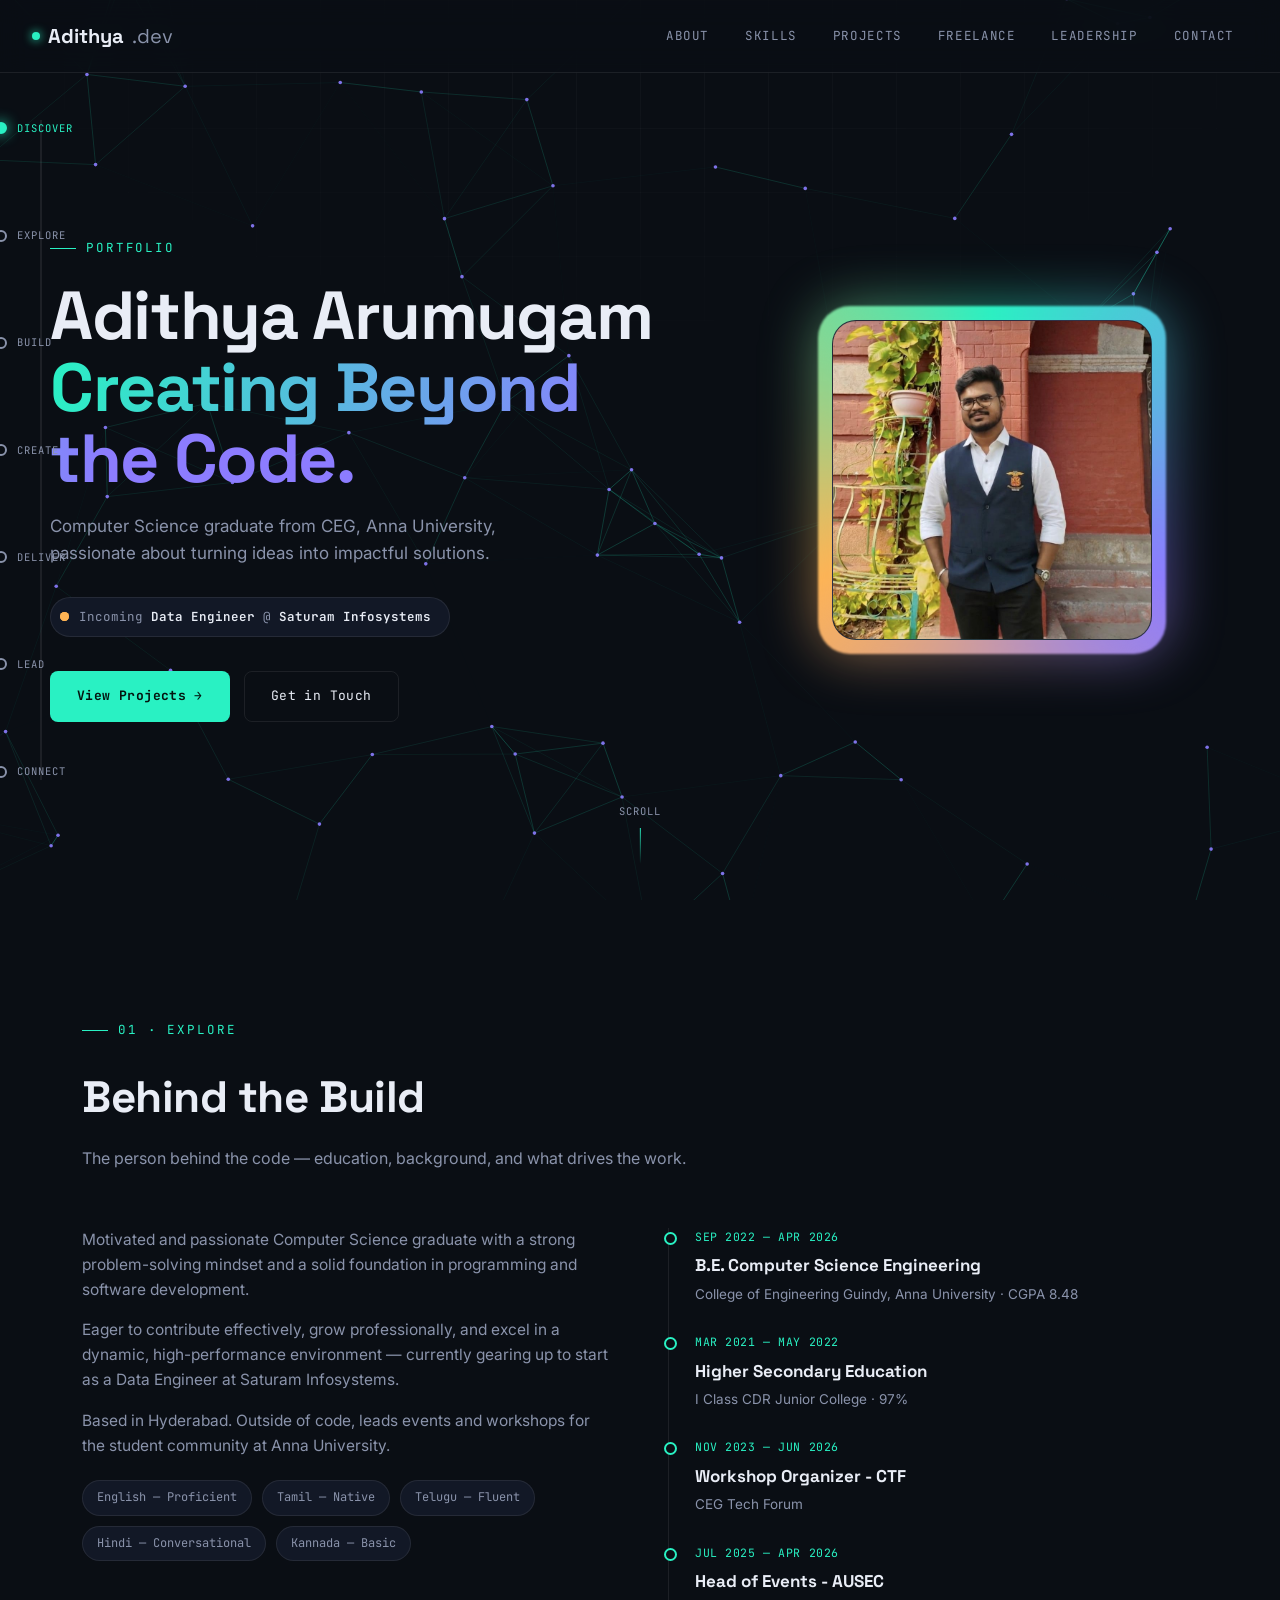
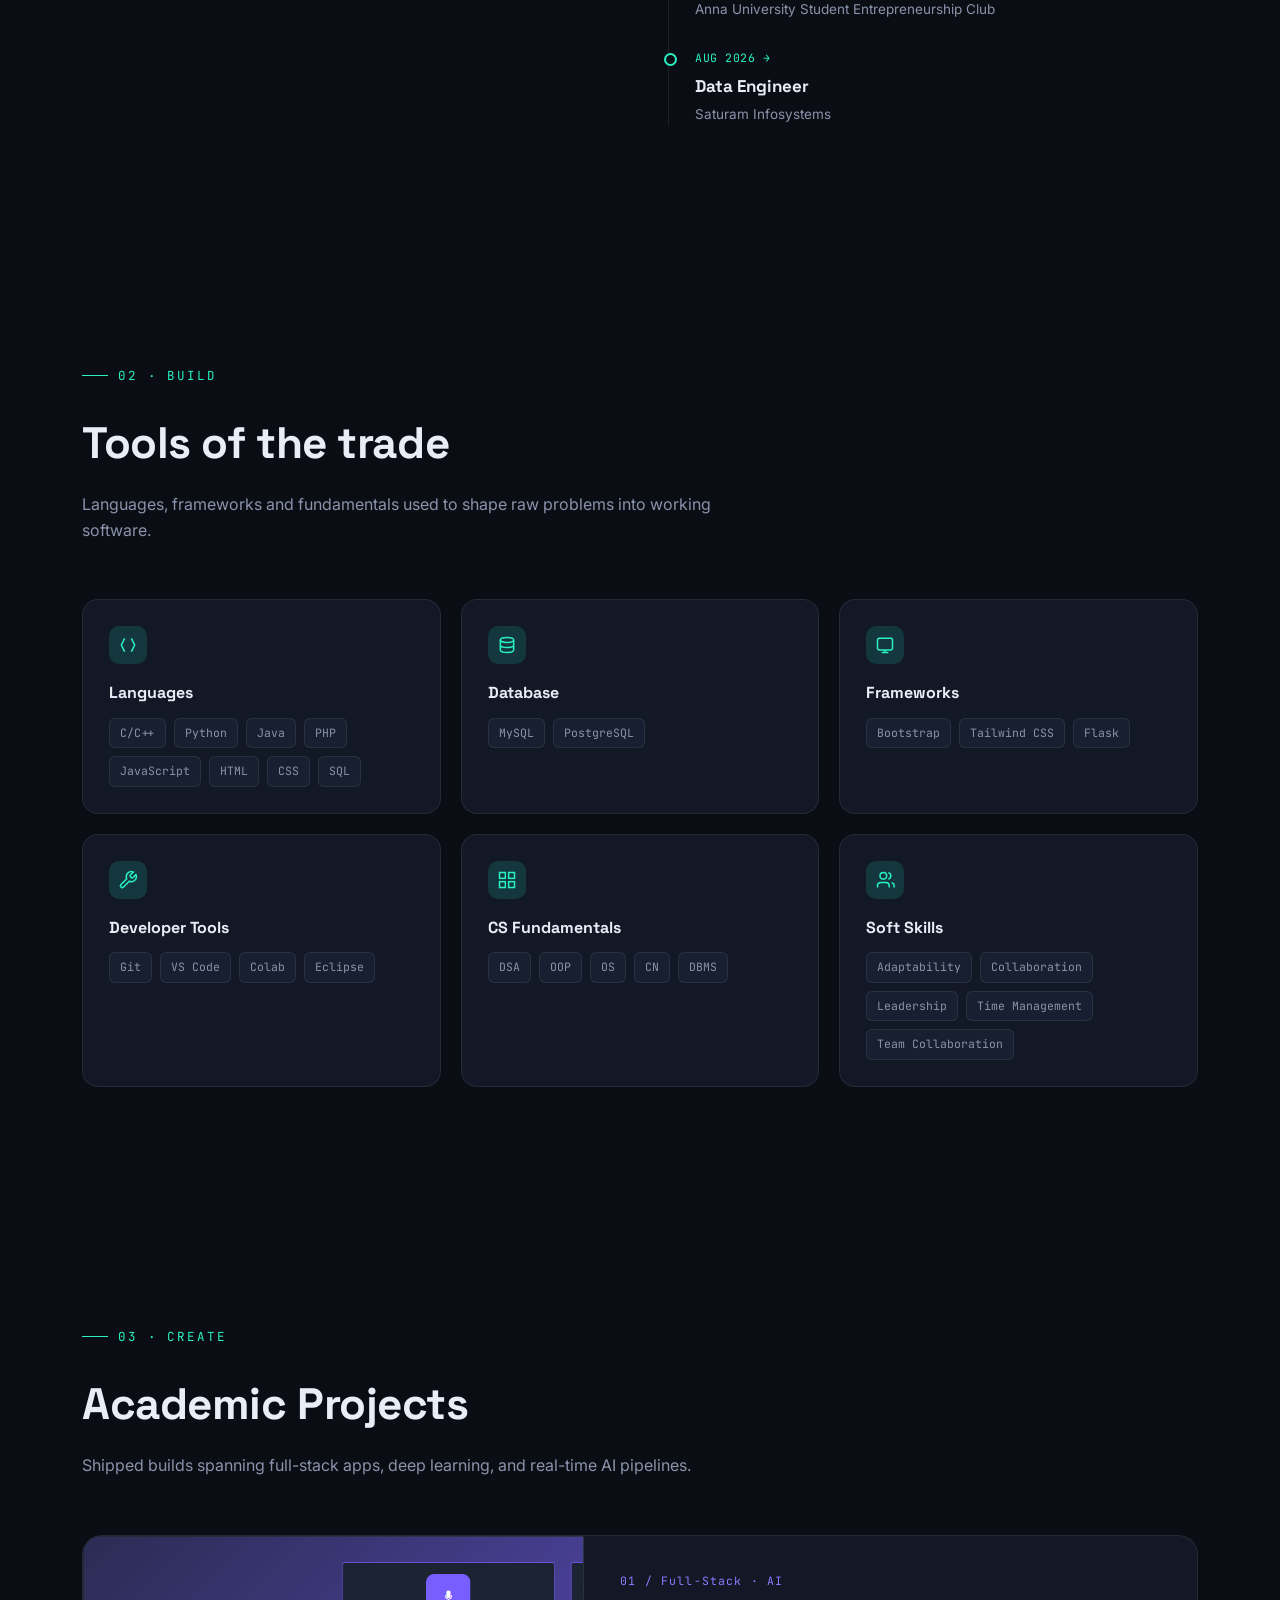
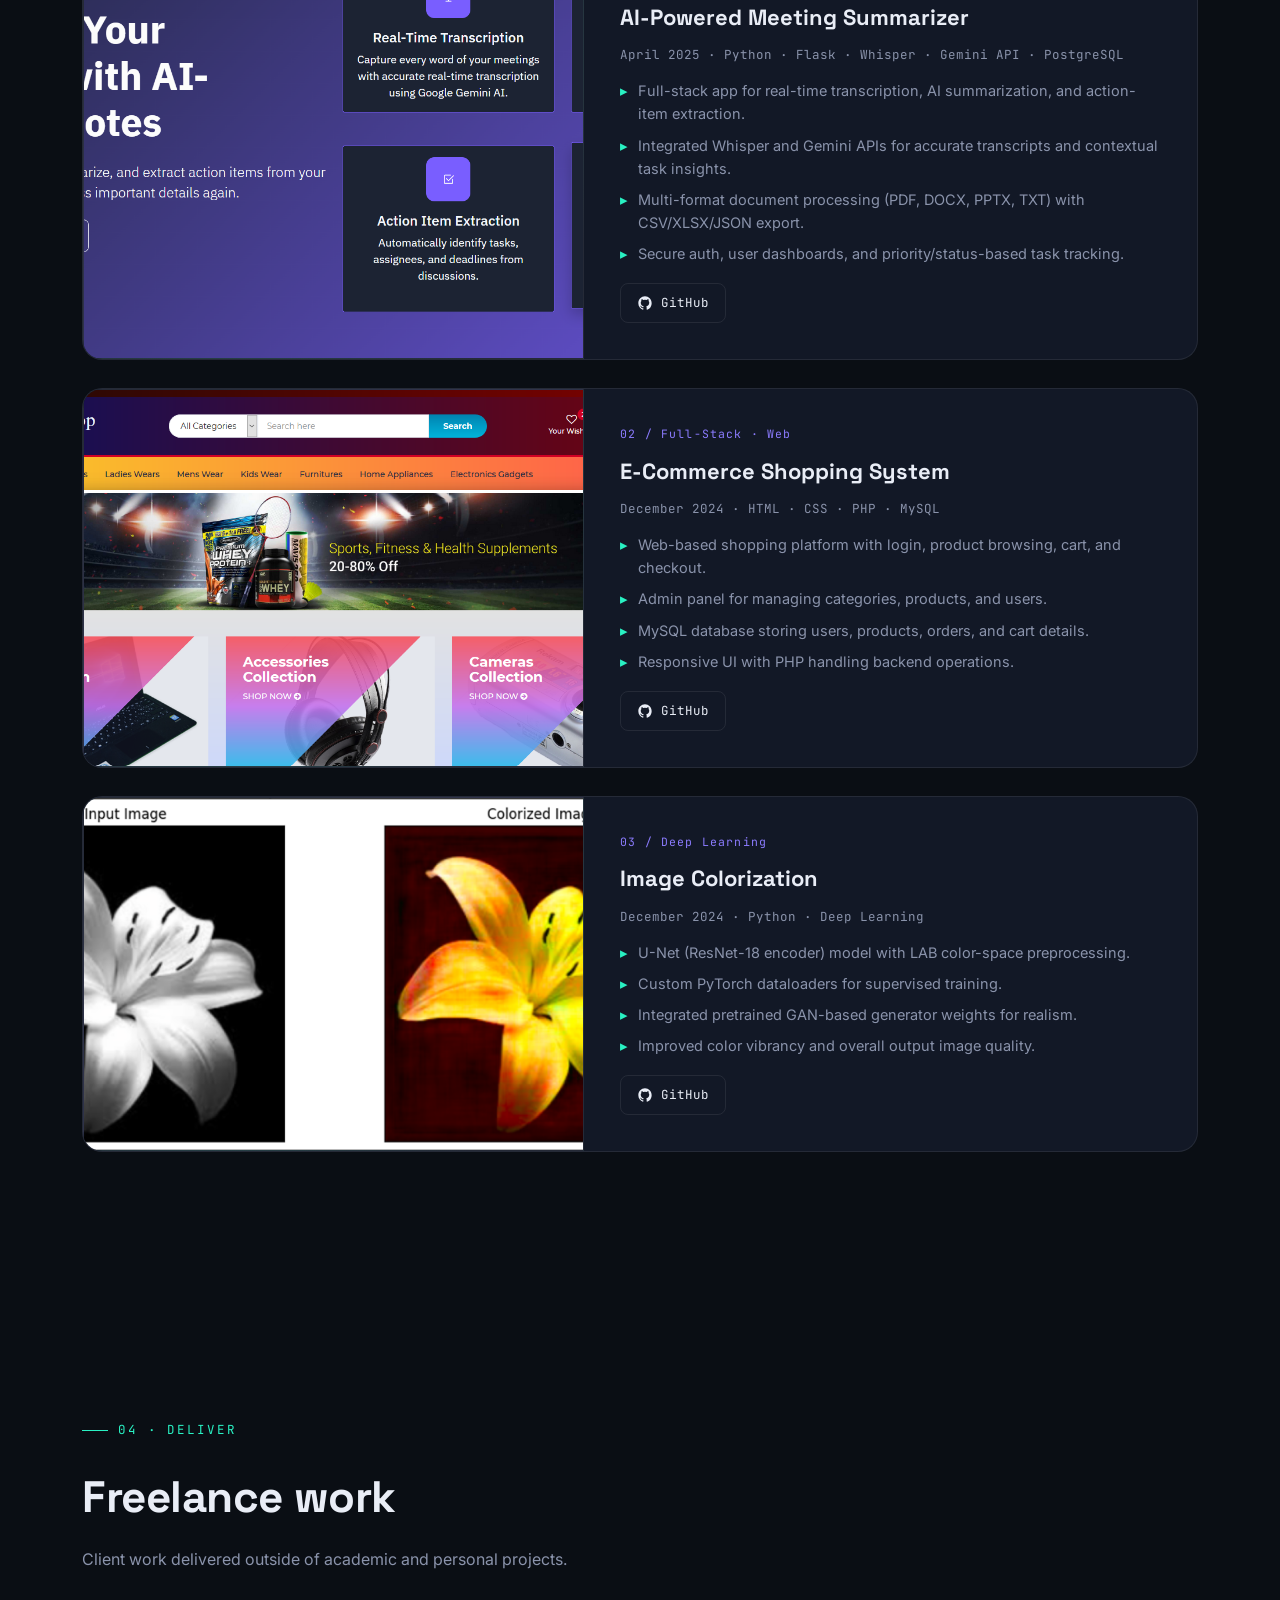
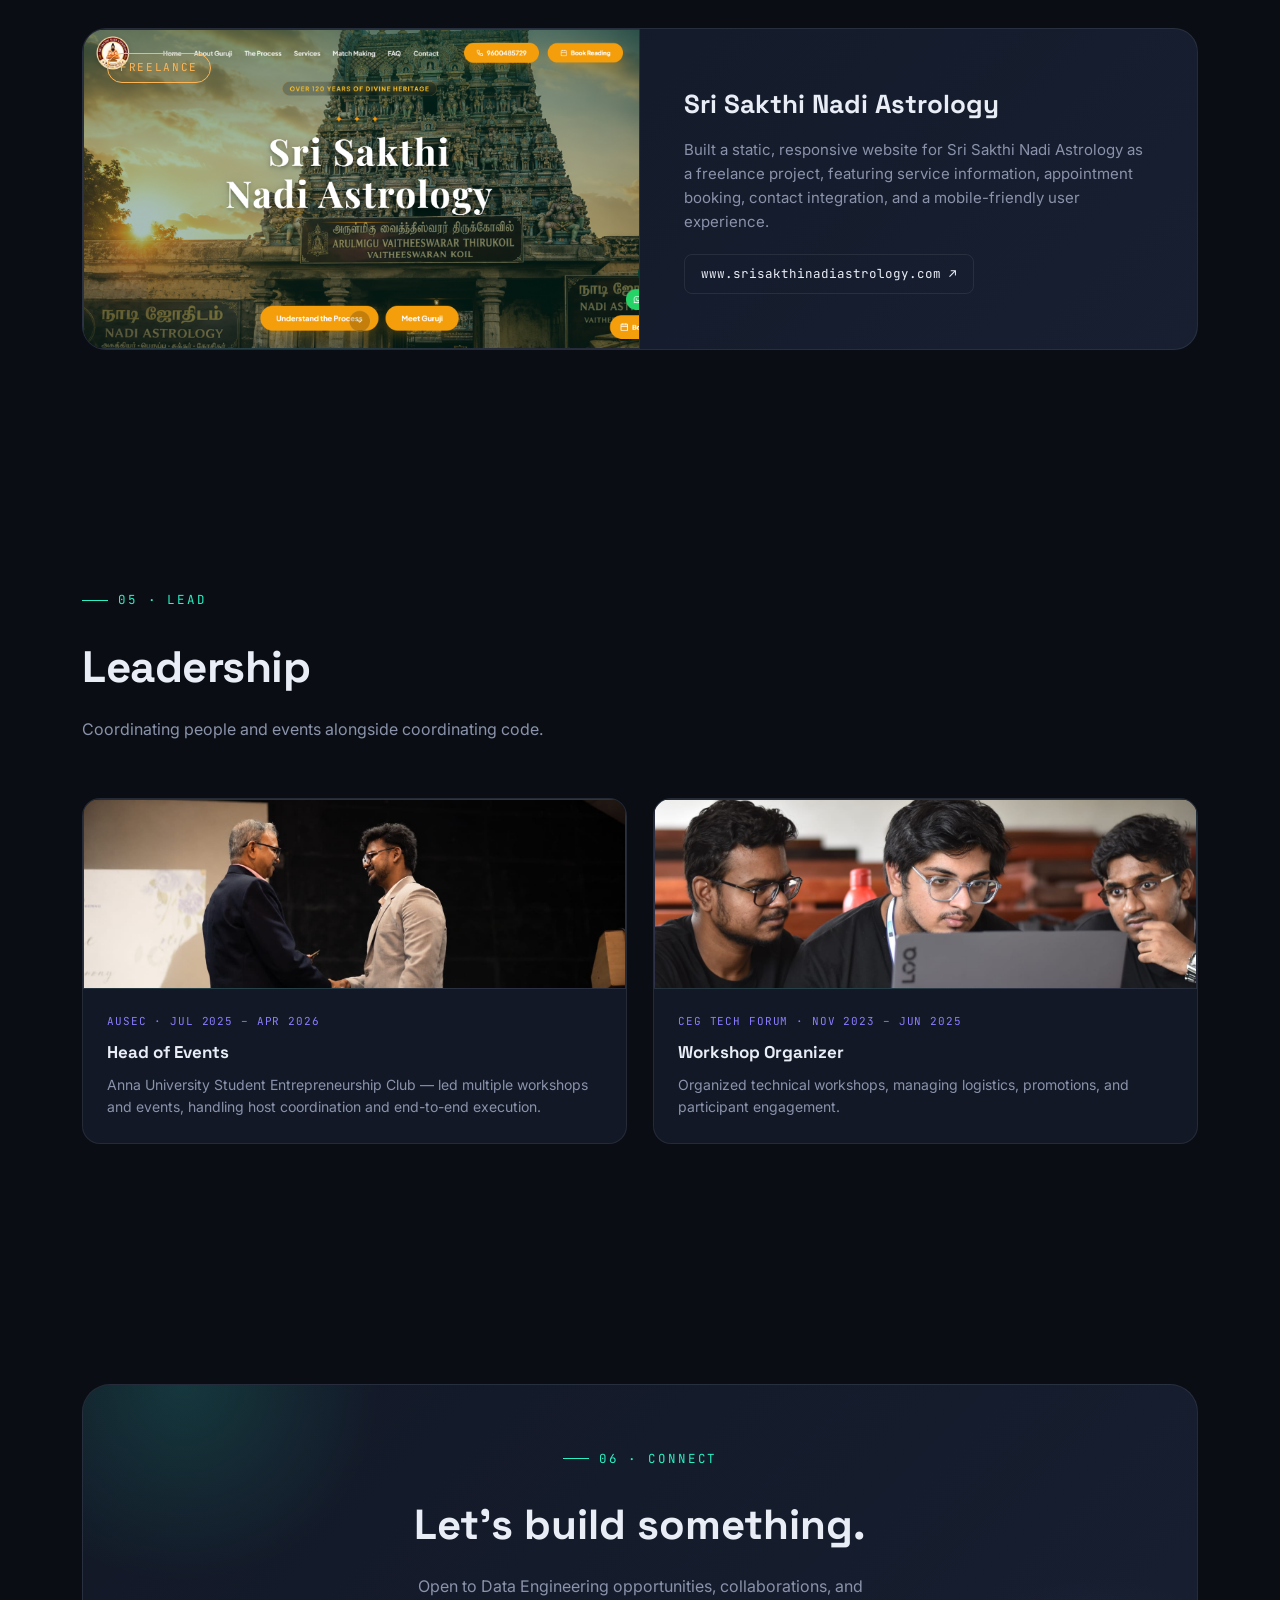
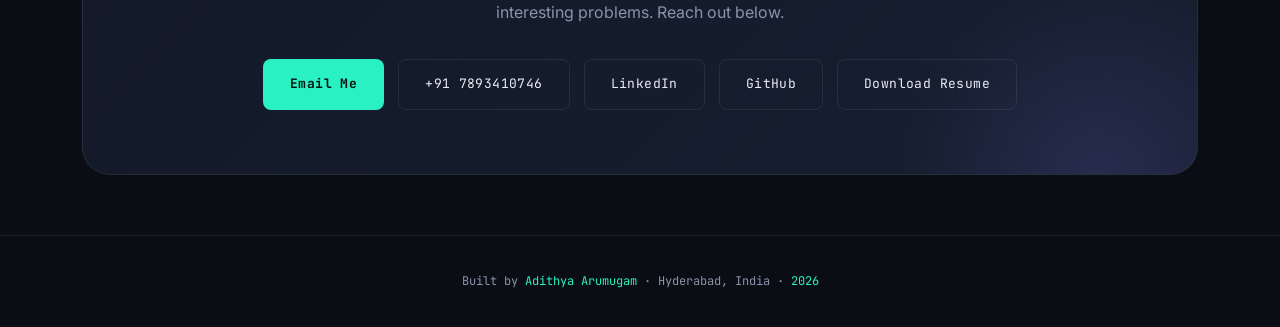
==== commit 084fa9ea: "Wesbsite done" ====
--- a/index.html
+++ b/index.html
@@ -3,767 +3,137 @@
 <head>
 <meta charset="UTF-8">
 <meta name="viewport" content="width=device-width, initial-scale=1.0">
-<title>Adithya Arumugam — Portfolio</title>
-<link href="https://fonts.googleapis.com/css2?family=Space+Mono:ital,wght@0,400;0,700;1,400&family=Syne:wght@400;500;600;700;800&display=swap" rel="stylesheet">
-<style>
-  :root {
-    --bg: #0a0a0f;
-    --bg2: #111118;
-    --bg3: #1a1a24;
-    --accent: #00e5b4;
-    --accent2: #7b61ff;
-    --text: #e8e8f0;
-    --muted: #6b6b80;
-    --border: rgba(255,255,255,0.07);
-    --card: rgba(255,255,255,0.03);
-    --font-display: 'Syne', sans-serif;
-    --font-mono: 'Space Mono', monospace;
-  }
-
-  *, *::before, *::after { box-sizing: border-box; margin: 0; padding: 0; }
-
-  html { scroll-behavior: smooth; }
-
-  body {
-    background: var(--bg);
-    color: var(--text);
-    font-family: var(--font-display);
-    overflow-x: hidden;
-    cursor: none;
-  }
-
-  /* Custom cursor */
-  .cursor {
-    position: fixed; width: 10px; height: 10px;
-    background: var(--accent); border-radius: 50%;
-    pointer-events: none; z-index: 9999;
-    transition: transform 0.1s, opacity 0.2s;
-    mix-blend-mode: difference;
-  }
-  .cursor-trail {
-    position: fixed; width: 32px; height: 32px;
-    border: 1px solid var(--accent); border-radius: 50%;
-    pointer-events: none; z-index: 9998;
-    transition: transform 0.25s ease, left 0.12s ease, top 0.12s ease;
-    opacity: 0.4;
-  }
-
-  /* Noise overlay */
-  body::before {
-    content: '';
-    position: fixed; inset: 0;
-    background-image: url("data:image/svg+xml,%3Csvg viewBox='0 0 200 200' xmlns='http://www.w3.org/2000/svg'%3E%3Cfilter id='n'%3E%3CfeTurbulence type='fractalNoise' baseFrequency='0.9' numOctaves='4' stitchTiles='stitch'/%3E%3C/filter%3E%3Crect width='100%25' height='100%25' filter='url(%23n)' opacity='0.03'/%3E%3C/svg%3E");
-    pointer-events: none; z-index: 0; opacity: 0.4;
-  }
-
-  /* Scrollbar */
-  ::-webkit-scrollbar { width: 4px; }
-  ::-webkit-scrollbar-track { background: var(--bg); }
-  ::-webkit-scrollbar-thumb { background: var(--accent); border-radius: 4px; }
-
-  /* NAV */
-  nav {
-    position: fixed; top: 0; left: 0; right: 0; z-index: 100;
-    display: flex; justify-content: space-between; align-items: center;
-    padding: 1.25rem 3rem;
-    background: rgba(10,10,15,0.85);
-    backdrop-filter: blur(16px);
-    border-bottom: 1px solid var(--border);
-  }
-  .nav-logo {
-    font-family: var(--font-mono); font-size: 13px; color: var(--accent);
-    letter-spacing: 0.15em;
-  }
-  .nav-links { display: flex; gap: 2rem; list-style: none; }
-  .nav-links a {
-    font-family: var(--font-mono); font-size: 12px;
-    color: var(--muted); text-decoration: none;
-    letter-spacing: 0.1em; text-transform: uppercase;
-    transition: color 0.2s;
-    position: relative;
-  }
-  .nav-links a::after {
-    content: ''; position: absolute; bottom: -4px; left: 0; right: 0;
-    height: 1px; background: var(--accent);
-    transform: scaleX(0); transition: transform 0.2s;
-    transform-origin: left;
-  }
-  .nav-links a:hover { color: var(--accent); }
-  .nav-links a:hover::after { transform: scaleX(1); }
-
-  /* HERO */
-  #hero {
-    min-height: 100vh;
-    display: grid;
-    grid-template-columns: 1fr 420px;
-    align-items: center;
-    padding: 8rem 3rem 4rem;
-    gap: 4rem;
-    position: relative;
-    overflow: hidden;
-  }
-
-  .hero-bg-grid {
-    position: absolute; inset: 0;
-    background-image:
-      linear-gradient(var(--border) 1px, transparent 1px),
-      linear-gradient(90deg, var(--border) 1px, transparent 1px);
-    background-size: 60px 60px;
-    mask-image: radial-gradient(ellipse 80% 60% at 50% 50%, black 30%, transparent 100%);
-  }
-
-  .hero-glow {
-    position: absolute; width: 600px; height: 600px;
-    background: radial-gradient(circle, rgba(0,229,180,0.07) 0%, transparent 70%);
-    top: 50%; left: 30%; transform: translate(-50%, -50%);
-    pointer-events: none;
-  }
-
-  .hero-content { position: relative; z-index: 1; }
-
-  .hero-tag {
-    font-family: var(--font-mono); font-size: 12px;
-    color: var(--accent); letter-spacing: 0.2em;
-    text-transform: uppercase; margin-bottom: 1.5rem;
-    display: flex; align-items: center; gap: 0.75rem;
-  }
-  .hero-tag::before {
-    content: ''; display: block;
-    width: 2rem; height: 1px; background: var(--accent);
-  }
-
-  h1.hero-name {
-    font-size: clamp(3rem, 6vw, 5.5rem);
-    font-weight: 800; line-height: 1.0;
-    letter-spacing: -0.02em;
-    color: var(--text);
-    margin-bottom: 0.5rem;
-  }
-  h1.hero-name .accent-word { color: var(--accent); }
-
-  .hero-title {
-    font-family: var(--font-mono); font-size: 14px;
-    color: var(--muted); margin-bottom: 1.5rem;
-    letter-spacing: 0.05em;
-  }
-  .typing-cursor { color: var(--accent); animation: blink 1s infinite; }
-  @keyframes blink { 0%,100%{opacity:1} 50%{opacity:0} }
-
-  .hero-desc {
-    font-size: 1rem; line-height: 1.8;
-    color: var(--muted); max-width: 520px;
-    margin-bottom: 2.5rem;
-  }
-
-  .hero-buttons { display: flex; gap: 1rem; flex-wrap: wrap; }
-
-  .btn-primary {
-    padding: 0.75rem 1.75rem;
-    background: var(--accent); color: #000;
-    font-family: var(--font-mono); font-size: 12px;
-    font-weight: 700; letter-spacing: 0.12em;
-    text-transform: uppercase; text-decoration: none;
-    border: none; cursor: none;
-    transition: transform 0.2s, box-shadow 0.2s;
-    clip-path: polygon(8px 0%, 100% 0%, calc(100% - 8px) 100%, 0% 100%);
-  }
-  .btn-primary:hover {
-    transform: translateY(-2px);
-    box-shadow: 0 8px 30px rgba(0,229,180,0.35);
-  }
-
-  .btn-secondary {
-    padding: 0.75rem 1.75rem;
-    background: transparent; color: var(--text);
-    font-family: var(--font-mono); font-size: 12px;
-    letter-spacing: 0.12em; text-transform: uppercase;
-    text-decoration: none;
-    border: 1px solid var(--border);
-    cursor: none;
-    transition: border-color 0.2s, color 0.2s;
-    clip-path: polygon(8px 0%, 100% 0%, calc(100% - 8px) 100%, 0% 100%);
-  }
-  .btn-secondary:hover { border-color: var(--accent); color: var(--accent); }
-
-  /* Photo card */
-  .photo-card {
-    position: relative; z-index: 1;
-  }
-  .photo-frame {
-    position: relative;
-    width: 100%; aspect-ratio: 3/4;
-    max-width: 380px;
-    margin: 0 auto;
-  }
-  .photo-frame::before {
-    content: '';
-    position: absolute; inset: -2px;
-    background: linear-gradient(135deg, var(--accent), var(--accent2));
-    z-index: -1;
-    clip-path: polygon(12px 0%, 100% 0%, calc(100% - 12px) 100%, 0% 100%);
-  }
-  .photo-inner {
-    width: 100%; height: 100%;
-    background: var(--bg3);
-    clip-path: polygon(12px 0%, 100% 0%, calc(100% - 12px) 100%, 0% 100%);
-    overflow: hidden;
-    display: flex; flex-direction: column;
-    align-items: center; justify-content: center;
-    gap: 1rem;
-  }
-  .photo-inner img {
-    width: 100%; height: 100%;
-    object-fit: cover;
-    display: block;
-  }
-  .photo-placeholder {
-    display: flex; flex-direction: column;
-    align-items: center; justify-content: center;
-    gap: 1rem; padding: 2rem;
-    text-align: center;
-  }
-  .photo-placeholder-icon {
-    width: 80px; height: 100px;
-    border-radius: 50%;
-    background: var(--bg2);
-    border: 2px dashed var(--accent);
-    display: flex; align-items: center; justify-content: center;
-    font-size: 2rem;
-  }
-  img {
-  max-width: 100%;
-  height: auto;
-  display: block;
-}
-body {
-  overflow-x: hidden;
-}
-a, button {
-  -webkit-tap-highlight-color: transparent;
-}
-  .photo-placeholder p {
-    font-family: var(--font-mono); font-size: 11px;
-    color: var(--muted); line-height: 1.6;
-  }
-  .photo-placeholder span { color: var(--accent); }
-
-  .photo-badge {
-    position: absolute; bottom: -16px; right: -16px;
-    background: var(--bg2);
-    border: 1px solid var(--border);
-    padding: 0.75rem 1rem;
-    font-family: var(--font-mono); font-size: 11px;
-  }
-  .photo-badge .cgpa { font-size: 1.5rem; font-weight: 700; color: var(--accent); font-family: var(--font-display); }
-  .photo-badge .label { color: var(--muted); font-size: 10px; display: block; }
-
-  /* SECTIONS */
-  section { padding: 6rem 3rem; position: relative; z-index: 1; }
-
-  .section-header {
-    display: flex; align-items: center; gap: 1.5rem;
-    margin-bottom: 3.5rem;
-  }
-  .section-num {
-    font-family: var(--font-mono); font-size: 11px;
-    color: var(--accent); letter-spacing: 0.15em;
-  }
-  .section-title {
-    font-size: clamp(1.75rem, 3vw, 2.5rem);
-    font-weight: 800; letter-spacing: -0.02em;
-  }
-  .section-line {
-    flex: 1; height: 1px; background: var(--border);
-  }
-
-  /* ABOUT */
-  #about { background: var(--bg2); }
-  .about-grid {
-    display: grid; grid-template-columns: 1fr 1fr;
-    gap: 4rem; align-items: start;
-  }
-  .about-text { font-size: 1.05rem; line-height: 1.9; color: var(--muted); }
-  .about-text p { margin-bottom: 1rem; }
-  .about-text strong { color: var(--text); }
-
-  .stats-grid { display: grid; grid-template-columns: 1fr 1fr; gap: 1rem; }
-  .stat-box {
-    background: var(--card);
-    border: 1px solid var(--border);
-    padding: 1.5rem;
-    position: relative; overflow: hidden;
-    transition: border-color 0.3s;
-  }
-  .stat-box:hover { border-color: rgba(0,229,180,0.3); }
-  .stat-box::after {
-    content: ''; position: absolute;
-    bottom: 0; left: 0; right: 0; height: 2px;
-    background: linear-gradient(90deg, var(--accent), var(--accent2));
-    transform: scaleX(0); transition: transform 0.3s;
-    transform-origin: left;
-  }
-  .stat-box:hover::after { transform: scaleX(1); }
-  .stat-num { font-size: 2.5rem; font-weight: 800; color: var(--accent); line-height: 1; margin-bottom: 0.5rem; }
-  .stat-label { font-family: var(--font-mono); font-size: 11px; color: var(--muted); letter-spacing: 0.1em; text-transform: uppercase; }
-
-  /* SKILLS */
-  .skills-container { display: flex; flex-direction: column; gap: 2rem; }
-  .skill-group-title {
-    font-family: var(--font-mono); font-size: 11px;
-    color: var(--accent); letter-spacing: 0.2em;
-    text-transform: uppercase; margin-bottom: 1rem;
-    display: flex; align-items: center; gap: 0.75rem;
-  }
-  .skill-group-title::after {
-    content: ''; flex: 1; height: 1px; background: var(--border);
-  }
-  .skill-tags { display: flex; flex-wrap: wrap; gap: 0.6rem; }
-  .skill-tag {
-    font-family: var(--font-mono); font-size: 12px;
-    padding: 0.4rem 1rem;
-    border: 1px solid var(--border);
-    color: var(--muted);
-    background: var(--card);
-    letter-spacing: 0.05em;
-    transition: all 0.2s;
-    cursor: default;
-  }
-  .skill-tag:hover {
-    border-color: var(--accent);
-    color: var(--accent);
-    background: rgba(0,229,180,0.05);
-    transform: translateY(-2px);
-  }
-  .skill-tag.highlight {
-    border-color: rgba(0,229,180,0.3);
-    color: var(--accent);
-    background: rgba(0,229,180,0.06);
-  }
-
-  /* PROJECTS */
-  #projects { background: var(--bg2); }
-  .projects-grid { display: grid; grid-template-columns: repeat(auto-fill, minmax(340px, 1fr)); gap: 1.5rem; }
-
-  .project-card {
-    background: var(--card);
-    border: 1px solid var(--border);
-    padding: 2rem;
-    position: relative; overflow: hidden;
-    transition: transform 0.3s, border-color 0.3s;
-    cursor: default;
-  }
-  .project-card:hover {
-    transform: translateY(-4px);
-    border-color: rgba(0,229,180,0.25);
-  }
-  .project-card::before {
-    content: '';
-    position: absolute; top: 0; left: 0; right: 0; height: 2px;
-    background: linear-gradient(90deg, var(--accent), var(--accent2));
-  }
-
-  .project-num {
-    font-family: var(--font-mono); font-size: 11px;
-    color: var(--accent); letter-spacing: 0.15em;
-    margin-bottom: 1rem; opacity: 0.7;
-  }
-  .project-title {
-    font-size: 1.2rem; font-weight: 700;
-    margin-bottom: 0.75rem; line-height: 1.3;
-  }
-  .project-date {
-    font-family: var(--font-mono); font-size: 11px;
-    color: var(--muted); margin-bottom: 1rem;
-  }
-  .project-desc {
-    font-size: 0.9rem; line-height: 1.7;
-    color: var(--muted); margin-bottom: 1.5rem;
-  }
-  .project-desc li { margin-bottom: 0.4rem; padding-left: 1rem; position: relative; list-style: none; }
-  .project-desc li::before { content: '→'; position: absolute; left: 0; color: var(--accent); font-size: 0.8rem; }
-  .project-tags { display: flex; flex-wrap: wrap; gap: 0.5rem; }
-  .project-tag {
-    font-family: var(--font-mono); font-size: 10px;
-    padding: 0.2rem 0.6rem;
-    background: rgba(123,97,255,0.1);
-    border: 1px solid rgba(123,97,255,0.25);
-    color: #a78bfa;
-    letter-spacing: 0.05em;
-  }
-
-  /* EXPERIENCE */
-  .timeline { position: relative; padding-left: 2rem; }
-  .timeline::before {
-    content: '';
-    position: absolute; left: 0; top: 0; bottom: 0;
-    width: 1px; background: var(--border);
-  }
-  .timeline-item { position: relative; margin-bottom: 2.5rem; }
-  .timeline-item::before {
-    content: '';
-    position: absolute; left: -2.5rem; top: 0.4rem;
-    width: 10px; height: 10px;
-    border-radius: 50%;
-    background: var(--accent);
-    box-shadow: 0 0 0 4px rgba(0,229,180,0.15);
-  }
-  .timeline-header { display: flex; justify-content: space-between; align-items: flex-start; margin-bottom: 0.5rem; flex-wrap: wrap; gap: 0.5rem; }
-  .timeline-role { font-size: 1.05rem; font-weight: 700; }
-  .timeline-period {
-    font-family: var(--font-mono); font-size: 11px;
-    color: var(--accent); letter-spacing: 0.1em;
-    background: rgba(0,229,180,0.08);
-    padding: 0.2rem 0.6rem;
-    border: 1px solid rgba(0,229,180,0.2);
-  }
-  .timeline-org { font-family: var(--font-mono); font-size: 12px; color: var(--muted); margin-bottom: 0.75rem; }
-  .timeline-desc { font-size: 0.9rem; line-height: 1.7; color: var(--muted); }
-
-  /* EDUCATION */
-  #education { background: var(--bg2); }
-  .edu-cards { display: grid; grid-template-columns: 1fr 1fr; gap: 1.5rem; }
-  .edu-card {
-    border: 1px solid var(--border);
-    padding: 2rem;
-    background: var(--card);
-    position: relative; overflow: hidden;
-  }
-  .edu-card::after {
-    content: '';
-    position: absolute; bottom: 0; left: 0; right: 0; height: 2px;
-    background: linear-gradient(90deg, var(--accent), transparent);
-  }
-  .edu-degree { font-size: 1.05rem; font-weight: 700; margin-bottom: 0.5rem; line-height: 1.4; }
-  .edu-school { font-family: var(--font-mono); font-size: 12px; color: var(--muted); margin-bottom: 1rem; }
-  .edu-period { font-family: var(--font-mono); font-size: 11px; color: var(--muted); margin-bottom: 0.5rem; }
-  .edu-score { font-size: 1.8rem; font-weight: 800; color: var(--accent); }
-  .edu-score-label { font-family: var(--font-mono); font-size: 10px; color: var(--muted); }
-
-  /* LANGUAGES */
-  .lang-grid { display: flex; flex-wrap: wrap; gap: 1rem; }
-  .lang-item {
-    display: flex; flex-direction: column;
-    gap: 0.5rem; min-width: 160px;
-    padding: 1.25rem 1.5rem;
-    border: 1px solid var(--border);
-    background: var(--card);
-    transition: border-color 0.2s;
-  }
-  .lang-item:hover { border-color: rgba(0,229,180,0.3); }
-  .lang-name { font-weight: 700; font-size: 0.95rem; }
-  .lang-level {
-    font-family: var(--font-mono); font-size: 10px;
-    color: var(--accent); letter-spacing: 0.1em;
-  }
-  .lang-bar { height: 2px; background: var(--border); }
-  .lang-fill { height: 100%; background: linear-gradient(90deg, var(--accent), var(--accent2)); transition: width 1s ease; }
-
-  /* CONTACT */
-  .contact-grid { display: grid; grid-template-columns: 1fr 1fr; gap: 4rem; align-items: start; }
-  .contact-text { font-size: 1.05rem; line-height: 1.9; color: var(--muted); }
-  .contact-links { display: flex; flex-direction: column; gap: 1rem; }
-  .contact-link {
-    display: flex; align-items: center; gap: 1rem;
-    padding: 1.25rem 1.5rem;
-    border: 1px solid var(--border);
-    background: var(--card);
-    text-decoration: none; color: var(--text);
-    transition: all 0.2s; font-family: var(--font-mono); font-size: 13px;
-  }
-  .contact-link:hover {
-    border-color: var(--accent);
-    color: var(--accent);
-    background: rgba(0,229,180,0.04);
-    transform: translateX(4px);
-  }
-  .contact-link-icon { font-size: 1rem; }
-  .contact-link-label { color: var(--muted); font-size: 10px; letter-spacing: 0.1em; text-transform: uppercase; margin-left: auto; }
-
-  /* FOOTER */
-  footer {
-    padding: 2rem 3rem;
-    border-top: 1px solid var(--border);
-    display: flex; justify-content: space-between; align-items: center;
-    font-family: var(--font-mono); font-size: 11px;
-    color: var(--muted);
-  }
-
-  /* SCROLL REVEAL */
-  .reveal { opacity: 0; transform: translateY(24px); transition: opacity 0.6s ease, transform 0.6s ease; }
-  .reveal.visible { opacity: 1; transform: translateY(0); }
-
-/* ================= RESPONSIVE DESIGN ================= */
-
-/* Tablet (<= 1024px) */
-@media (max-width: 1024px) {
-
-  #hero {
-    grid-template-columns: 1fr;
-    text-align: center;
-    gap: 2rem;
-  }
-
-  .hero-desc {
-    margin: 0 auto 2rem;
-  }
-
-  /* SHOW photo instead of hiding */
-  .photo-card {
-    display: flex;
-    justify-content: center;
-    margin-top: 1.5rem;
-  }
-
-  .photo-frame {
-    max-width: 260px;
-  }
-
-  .about-grid,
-  .contact-grid {
-    grid-template-columns: 1fr;
-    gap: 2rem;
-  }
-
-  .edu-cards {
-    grid-template-columns: 1fr;
-  }
-}
-
-/* Mobile (<= 768px) */
-@media (max-width: 768px) {
-
-  body {
-    cursor: auto;
-  }
-
-  .cursor,
-  .cursor-trail {
-    display: none;
-  }
-
-  nav {
-    padding: 1rem;
-  }
-
-  .menu-toggle {
-    display: block;
-  }
-
-  /* Mobile nav */
-  .nav-links {
-    position: absolute;
-    top: 70px;
-    right: 0;
-    background: var(--bg2);
-    width: 100%;
-    flex-direction: column;
-    align-items: center;
-    padding: 1rem 0;
-    gap: 1.5rem;
-    display: none;
-  }
-
-  .nav-links.active {
-    display: flex;
-  }
-
-  /* HERO FIX */
-  #hero {
-    display: flex;
-    flex-direction: column;
-    align-items: center;
-    padding: 5rem 1rem 3rem;
-    text-align: center;
-  }
-
-  /* Move photo to TOP */
-  .photo-card {
-    order: -1;
-    margin-bottom: 1.5rem;
-  }
-
-
-  .photo-frame::before {
-    clip-path: none;
-    border-radius: 12px;
-  }
-
-  .photo-inner {
-    clip-path: none;
-    border-radius: 12px;
-  }
-
-
-
-  h1.hero-name {
-    font-size: 2.5rem;
-  }
-
-  .hero-title {
-    font-size: 12px;
-  }
-
-  .hero-desc {
-    font-size: 0.9rem;
-  }
-
-  .hero-buttons {
-    justify-content: center;
-  }
-
-  .btn-primary,
-  .btn-secondary {
-    font-size: 10px;
-    padding: 0.6rem 1.2rem;
-  }
-
-  section {
-    padding: 3rem 1rem;
-  }
-
-  .section-header {
-    flex-direction: column;
-    align-items: flex-start;
-    gap: 0.5rem;
-  }
-
-  .projects-grid {
-    grid-template-columns: 1fr;
-  }
-
-  .stats-grid {
-    grid-template-columns: 1fr;
-  }
-
-  .skill-tags {
-    justify-content: center;
-  }
-
-  footer {
-    flex-direction: column;
-    text-align: center;
-    gap: 0.5rem;
-  }
-}
-
-/* Small Mobile (<= 480px) */
-@media (max-width: 480px) {
-
-  .photo-frame {
-    max-width: 180px;
-  }
-
-  h1.hero-name {
-    font-size: 2rem;
-  }
-
-  .section-title {
-    font-size: 1.5rem;
-  }
-
-  .project-card {
-    padding: 1.5rem;
-  }
-
-  .contact-link {
-    font-size: 12px;
-  }
-}
-
-.photo-frame:hover {
-  transform: scale(1.03);
-  transition: transform 0.3s ease;
-}
-</style>
+<title>Adithya Arumugam</title>
+<link rel="preconnect" href="https://fonts.googleapis.com">
+<link href="https://fonts.googleapis.com/css2?family=Space+Grotesk:wght@400;500;600;700&family=Inter:wght@400;500;600;700&family=JetBrains+Mono:wght@400;500;700&display=swap" rel="stylesheet">
+
+<link rel="stylesheet" href="style.css">
 </head>
 <body>
 
-<div class="cursor" id="cursor"></div>
-<div class="cursor-trail" id="cursorTrail"></div>
+<div class="bg-grid"></div>
+
 
 <!-- NAV -->
-<nav>
-  
-  <div class="nav-logo">&lt; adithya.dev /&gt;</div>
-  <div class="menu-toggle" onclick="toggleMenu()">☰</div>
-  <ul class="nav-links">
-    <li><a href="#about">About</a></li>
-    <li><a href="#skills">Skills</a></li>
-    <li><a href="#projects">Projects</a></li>
-    <li><a href="#experience">Experience</a></li>
-    <li><a href="#contact">Contact</a></li>
-  </ul>
+<nav class="nav">
+  <div class="logo"><span class="dot"></span>Adithya<span style="color:var(--text-dim);font-weight:400;">.dev</span></div>
+  <div class="nav-links" id="navLinks">
+    <a href="#about">About</a>
+    <a href="#skills">Skills</a>
+    <a href="#projects">Projects</a>
+    <a href="#freelance">Freelance</a>
+    <a href="#leadership">Leadership</a>
+    <a href="#contact">Contact</a>
+  </div>
+  <button class="nav-toggle" id="navToggle" aria-label="Toggle menu"><span></span><span></span><span></span></button>
 </nav>
 
+<!-- PIPELINE RAIL -->
+<div class="rail">
+  <div class="rail-line"></div>
+  <div class="rail-fill" id="railFill"></div>
+  <div class="rail-stages" id="railStages">
+    <div class="rail-stage" data-target="hero"><div class="node"></div><div class="label">Discover</div></div>
+    <div class="rail-stage" data-target="about"><div class="node"></div><div class="label">Explore</div></div>
+    <div class="rail-stage" data-target="skills"><div class="node"></div><div class="label">Build</div></div>
+    <div class="rail-stage" data-target="projects"><div class="node"></div><div class="label">Create</div></div>
+    <div class="rail-stage" data-target="freelance"><div class="node"></div><div class="label">Deliver</div></div>
+    <div class="rail-stage" data-target="leadership"><div class="node"></div><div class="label">Lead</div></div>
+    <div class="rail-stage" data-target="contact"><div class="node"></div><div class="label">Connect</div></div>
+  </div>
+</div>
+
 <!-- HERO -->
-<section id="hero">
-  <div class="hero-bg-grid"></div>
-  <div class="hero-glow"></div>
-
-  <div class="hero-content reveal">
-    <div class="hero-tag">Incoming Data Engineer at Saturam</div>
-    <h1 class="hero-name glitch" data-text="Adithya Arumugam">
-      Adithya<br><span class="accent-word">Arumugam</span>
-    </h1>
-    <p class="hero-title">
-      <span id="typed-text"></span><span class="typing-cursor">_</span>
-    </p>
-    <p class="hero-desc">
-      A passionate Computer Science student at <strong style="color:var(--text)">CEG, Anna University</strong> — building intelligent systems, crafting full-stack applications, and exploring the intersection of AI and human experience.
-    </p>
-    <div class="hero-buttons">
-      <a href="#projects" class="btn-primary">View Projects</a>
-      <a href="#contact" class="btn-secondary">Get in Touch</a>
-    </div>
-  </div>
-
-  <div class="photo-card reveal" style="transition-delay: 0.2s;">
-    <div class="photo-frame">
-      <div class="photo-inner">
-        <img src="final_pic.jpeg" alt="Adithya" loading="lazy"> 
-        <!-- <div class="photo-placeholder">
-           <div class="photo-placeholder-icon">👤</div> -->
-          <!-- <img src="../final_pic.jpeg" alt="Adithya">  -->
-        <!-- </div> -->
-      </div>
-      <!-- <div class="photo-badge">
-        <div class="cgpa">8.4</div>
-        <span class="label">CGPA</span>
-      </div> -->
-    </div>
-  </div>
+<section class="hero" id="hero">
+   <canvas id="netCanvas"></canvas>
+  <canvas id="netCanvas"></canvas>
+  <canvas id="netCanvas"></canvas> 
+   <canvas id="netCanvas"></canvas>
+  <canvas id="netCanvas"></canvas>
+  <canvas id="netCanvas"></canvas> 
+   <canvas id="netCanvas"></canvas>
+  <canvas id="netCanvas"></canvas>
+  <canvas id="netCanvas"></canvas> 
+
+  <div class="hero-inner">
+    <div>
+      <div class="eyebrow">Portfolio </div>
+      <h1>Adithya Arumugam<br><span class="grad">Creating Beyond the Code.</span></h1>
+      <p class="lead">Computer Science graduate from CEG, Anna University, passionate about turning ideas into impactful solutions.</p>
+      <div class="role-strip">
+        <span class="pulse"></span>
+        <span>Incoming <b>Data Engineer</b> @ <b>Saturam Infosystems</b></span>
+      </div>
+      <div class="cta-row">
+        <a href="#projects" class="btn btn-primary">View Projects →</a>
+        <a href="#contact" class="btn btn-ghost">Get in Touch</a>
+      </div>
+    </div>
+    <div class="portrait-wrap">
+      <div class="portrait-ring">
+        <div class="img-frame hero-frame" data-label="images/CEG_Profile1.jpeg">
+          <img src="images/CEG_Profile1.jpeg" alt="Adithya Arumugam" onerror="this.style.display='none';this.parentElement.classList.add('is-empty')">
+          <div class="ph">
+            <svg viewBox="0 0 24 24" fill="none" stroke-width="1.5" stroke-linecap="round" stroke-linejoin="round"><circle cx="12" cy="8" r="4"/><path d="M4 20c0-4.4 3.6-7 8-7s8 2.6 8 7"/></svg>
+            <div class="mono" style="font-size:12px;color:var(--text-dim);">Add your photo</div>
+            <small>images/profile.jpg</small>
+          </div>
+        </div>
+      </div>
+    </div>
+  </div>
+  <div class="scroll-cue"><span>SCROLL</span><span class="line"></span></div>
 </section>
 
 <!-- ABOUT -->
 <section id="about">
-  <div class="section-header reveal">
-    <span class="section-num">01</span>
-    <h2 class="section-title">About Me</h2>
-    <div class="section-line"></div>
-  </div>
-  <div class="about-grid">
-    <div class="about-text reveal">
-      <p>I'm <strong>Adithya Arumugam</strong>, a final-year Computer Science Engineering student at <strong>College of Engineering Guindy, Anna University</strong> — one of India's top engineering institutions.</p>
-      <!-- <p>I bring a <strong>strong problem-solving mindset</strong> and a commitment to discipline and continuous learning. From building AI-powered applications to leading technical events, I thrive in environments that demand both technical depth and leadership.</p> -->
-      <p>I am an <strong>Incoming Data Engineer at Saturam</strong>, bringing a <strong>strong problem-solving mindset</strong> and a commitment to discipline and continuous learning. From building AI-powered applications to leading technical events, I thrive in environments that demand both technical depth and leadership.</p>
-      <p>Currently serving as <strong>Head of Events</strong> at the Anna University Student Entrepreneurship Club, I blend technical skill with organizational excellence.</p>
-    </div>
-    <div class="stats-grid reveal" style="transition-delay: 0.15s;">
-      <div class="stat-box">
-        <div class="stat-num">8.4</div>
-        <div class="stat-label">CGPA</div>
-      </div>
-      <div class="stat-box">
-        <div class="stat-num">97%</div>
-        <div class="stat-label">HSC Score</div>
-      </div>
-      <div class="stat-box">
-        <div class="stat-num">3+</div>
-        <div class="stat-label">Projects</div>
-      </div>
-      <div class="stat-box">
-        <div class="stat-num">5</div>
-        <div class="stat-label">Languages</div>
+  
+  <div class="wrap">
+    <div class="section-head reveal">
+      <div class="eyebrow">01 · Explore</div>
+      
+      <h2>Behind the Build</h2>
+      <p>The person behind the code — education, background, and what drives the work.</p>
+    </div>
+    <div class="about-grid">
+      <div class="reveal">
+        <p>Motivated and passionate Computer Science graduate with a strong problem-solving mindset and a solid foundation in programming and software development.</p>
+        <p>Eager to contribute effectively, grow professionally, and excel in a dynamic, high-performance environment — currently gearing up to start as a Data Engineer at Saturam Infosystems.</p>
+        <p>Based in Hyderabad. Outside of code, leads events and workshops for the student community at Anna University.</p>
+        <div class="lang-chips">
+          <span class="chip">English — Proficient</span>
+          <span class="chip">Tamil — Native</span>
+          <span class="chip">Telugu — Fluent</span>
+          <span class="chip">Hindi — Conversational</span>
+          <span class="chip">Kannada — Basic</span>
+        </div>
+      </div>
+      <div class="timeline reveal">
+        <div class="tl-item">
+          <div class="tl-date">SEP 2022 — APR 2026</div>
+          <h4>B.E. Computer Science Engineering</h4>
+          <div class="tl-sub">College of Engineering Guindy, Anna University · CGPA 8.48</div>
+        </div>
+        <div class="tl-item">
+          <div class="tl-date">MAR 2021 — MAY 2022</div>
+          <h4>Higher Secondary Education</h4>
+          <div class="tl-sub">I Class CDR Junior College · 97%</div>
+        </div>
+        <div class="tl-item">
+          <div class="tl-date">NOV 2023 — JUN 2026</div>
+          <h4>Workshop Organizer - CTF</h4>
+          <div class="tl-sub">CEG Tech Forum</div>
+        </div>
+        <div class="tl-item">
+          <div class="tl-date">JUL 2025 — APR 2026</div>
+          <h4>Head of Events - AUSEC</h4>
+          <div class="tl-sub">Anna University Student Entrepreneurship Club</div>
+        </div>
+        <div class="tl-item">
+          <div class="tl-date">AUG 2026 →</div>
+          <h4>Data Engineer</h4>
+          <div class="tl-sub">Saturam Infosystems</div>
+        </div>
       </div>
     </div>
   </div>
@@ -771,67 +141,42 @@
 
 <!-- SKILLS -->
 <section id="skills">
-  <div class="section-header reveal">
-    <span class="section-num">02</span>
-    <h2 class="section-title">Skills</h2>
-    <div class="section-line"></div>
-  </div>
-  <div class="skills-container reveal">
-    <div>
-      <div class="skill-group-title">Languages</div>
-      <div class="skill-tags">
-        <span class="skill-tag highlight">C / C++</span>
-        <span class="skill-tag highlight">Python</span>
-        <span class="skill-tag">Java</span>
-        <span class="skill-tag">HTML</span>
-        <span class="skill-tag">CSS</span>
-        <span class="skill-tag">SQL</span>
-        <span class="skill-tag">PHP</span>
-      </div>
-    </div>
-    <div>
-      <div class="skill-group-title">Frameworks & Tools</div>
-      <div class="skill-tags">
-        <span class="skill-tag highlight">Flask</span>
-        <span class="skill-tag highlight">Bootstrap</span>
-        <span class="skill-tag">Tailwind CSS</span>
-        <span class="skill-tag">Git</span>
-        <span class="skill-tag">VS Code</span>
-        <span class="skill-tag">Google Colab</span>
-        <!-- <span class="skill-tag">MySQL</span> -->
-        <!-- <span class="skill-tag">PostgreSQL</span> -->
-      </div>
-    </div>
-    <div>
-      <div class="skill-group-title">CS Fundamentals</div>
-      <div class="skill-tags">
-        <span class="skill-tag highlight">Data Structures</span>
-        <span class="skill-tag highlight">Algorithms</span>
-        <span class="skill-tag">OOP</span>
-        <span class="skill-tag">Operating Systems</span>
-        <span class="skill-tag">Computer Networks</span>
-        <span class="skill-tag">DBMS</span>
-      </div>
-    </div>
-    <!-- <div>
-      <div class="skill-group-title">AI / ML</div>
-      <div class="skill-tags">
-        <span class="skill-tag highlight">Deep Learning</span>
-        <span class="skill-tag highlight">Gemini API</span>
-        <span class="skill-tag">Whisper (OpenAI)</span>
-        <span class="skill-tag">GAN</span>
-        <span class="skill-tag">U-Net</span>
-        <span class="skill-tag">Image Processing</span>
-      </div>
-    </div> -->
-    <div>
-      <div class="skill-group-title">Soft Skills</div>
-      <div class="skill-tags">
-        <span class="skill-tag">Leadership</span>
-        <span class="skill-tag">Team Collaboration</span>
-        <span class="skill-tag">Adaptability</span>
-        <span class="skill-tag">Time Management</span>
-        <span class="skill-tag">Active Learning</span>
+  <div class="wrap">
+    <div class="section-head reveal">
+      <div class="eyebrow">02 · Build</div>
+      <h2>Tools of the trade</h2>
+      <p>Languages, frameworks and fundamentals used to shape raw problems into working software.</p>
+    </div>
+    <div class="skills-grid">
+      <div class="skill-card reveal">
+        <div class="icon"><svg width="20" height="20" viewBox="0 0 24 24" fill="none" stroke="currentColor" stroke-width="1.8"><path d="M8 4L4 12l4 8M16 4l4 8-4 8"/></svg></div>
+        <h4>Languages</h4>
+        <div class="tag-row"><span class="tag">C/C++</span><span class="tag">Python</span><span class="tag">Java</span><span class="tag">PHP</span><span class="tag">JavaScript</span><span class="tag">HTML</span><span class="tag">CSS</span><span class="tag">SQL</span></div>
+      </div>
+      <div class="skill-card reveal">
+        <div class="icon"><svg width="20" height="20" viewBox="0 0 24 24" fill="none" stroke="currentColor" stroke-width="1.8"><ellipse cx="12" cy="6" rx="8" ry="3"/><path d="M4 6v6c0 1.7 3.6 3 8 3s8-1.3 8-3V6M4 12v6c0 1.7 3.6 3 8 3s8-1.3 8-3v-6"/></svg></div>
+        <h4>Database</h4>
+        <div class="tag-row"><span class="tag">MySQL</span><span class="tag">PostgreSQL</span></div>
+      </div>
+      <div class="skill-card reveal">
+        <div class="icon"><svg width="20" height="20" viewBox="0 0 24 24" fill="none" stroke="currentColor" stroke-width="1.8"><rect x="3" y="4" width="18" height="14" rx="2"/><path d="M8 21h8M12 18v3"/></svg></div>
+        <h4>Frameworks</h4>
+        <div class="tag-row"><span class="tag">Bootstrap</span><span class="tag">Tailwind CSS</span><span class="tag">Flask</span></div>
+      </div>
+      <div class="skill-card reveal">
+        <div class="icon"><svg width="20" height="20" viewBox="0 0 24 24" fill="none" stroke="currentColor" stroke-width="1.8"><path d="M14.7 6.3a1 1 0 000 1.4l1.6 1.6a1 1 0 001.4 0l3.77-3.77a6 6 0 01-7.94 7.94l-6.91 6.91a2.12 2.12 0 01-3-3l6.91-6.91a6 6 0 017.94-7.94l-3.76 3.76z"/></svg></div>
+        <h4>Developer Tools</h4>
+        <div class="tag-row"><span class="tag">Git</span><span class="tag">VS Code</span><span class="tag">Colab</span><span class="tag">Eclipse</span></div>
+      </div>
+      <div class="skill-card reveal">
+        <div class="icon"><svg width="20" height="20" viewBox="0 0 24 24" fill="none" stroke="currentColor" stroke-width="1.8"><rect x="3" y="3" width="7" height="7"/><rect x="14" y="3" width="7" height="7"/><rect x="3" y="14" width="7" height="7"/><rect x="14" y="14" width="7" height="7"/></svg></div>
+        <h4>CS Fundamentals</h4>
+        <div class="tag-row"><span class="tag">DSA</span><span class="tag">OOP</span><span class="tag">OS</span><span class="tag">CN</span><span class="tag">DBMS</span></div>
+      </div>
+      <div class="skill-card reveal">
+        <div class="icon"><svg width="20" height="20" viewBox="0 0 24 24" fill="none" stroke="currentColor" stroke-width="1.8"><path d="M17 21v-2a4 4 0 00-4-4H7a4 4 0 00-4 4v2M10 11a4 4 0 100-8 4 4 0 000 8zM23 21v-2a4 4 0 00-3-3.87M16 3.13a4 4 0 010 7.75"/></svg></div>
+        <h4>Soft Skills</h4>
+        <div class="tag-row"><span class="tag">Adaptability</span><span class="tag">Collaboration</span><span class="tag">Leadership</span><span class="tag">Time Management</span><span class="tag">Team Collaboration</span></div>
       </div>
     </div>
   </div>
@@ -839,249 +184,152 @@
 
 <!-- PROJECTS -->
 <section id="projects">
-  <div class="section-header reveal">
-    <span class="section-num">03</span>
-    <h2 class="section-title">Projects</h2>
-    <div class="section-line"></div>
-  </div>
-  <div class="projects-grid">
+  <div class="wrap">
+    <div class="section-head reveal">
+      <div class="eyebrow">03 · Create</div>
+      <h2>Academic Projects</h2>
+      <p>Shipped builds spanning full-stack apps, deep learning, and real-time AI pipelines.</p>
+    </div>
 
     <div class="project-card reveal">
-      <div class="project-num">Project 01</div>
-      <h3 class="project-title">AI-Powered Meeting Summarizer</h3>
-      <div class="project-date">April 2025</div>
-      <ul class="project-desc">
-        <li>Full-stack web app for real-time meeting transcription and AI summarization</li>
-        <li>Integrated Whisper & Gemini API for accurate transcripts and contextual task insights</li>
-        <li>Multi-format document processing (PDF, DOCX, PPTX) with CSV/JSON/XLSX export</li>
-        <li>Secure auth, user dashboards, and priority-based task tracking</li>
-      </ul>
-      <div class="project-tags">
-        <span class="project-tag">Python</span>
-        <span class="project-tag">Flask</span>
-        <span class="project-tag">Whisper</span>
-        <span class="project-tag">Gemini API</span>
-        <span class="project-tag">PostgreSQL</span>
-      </div>
-    </div>
-
-    <div class="project-card reveal" style="transition-delay: 0.1s;">
-      <div class="project-num">Project 02</div>
-      <h3 class="project-title">E-Commerce Shopping System</h3>
-      <div class="project-date">December 2024</div>
-      <ul class="project-desc">
-        <li>Web-based shopping platform with user login, product browsing, and checkout</li>
-        <li>Admin panel for managing categories, products, and users</li>
-        <li>MySQL database design for users, products, orders, and cart</li>
-        <li>Responsive UI with PHP backend operations</li>
-      </ul>
-      <div class="project-tags">
-        <span class="project-tag">HTML/CSS</span>
-        <span class="project-tag">PHP</span>
-        <span class="project-tag">MySQL</span>
-      </div>
-    </div>
-
-    <div class="project-card reveal" style="transition-delay: 0.2s;">
-      <div class="project-num">Project 03</div>
-      <h3 class="project-title">Image Colorization</h3>
-      <div class="project-date">December 2024</div>
-      <ul class="project-desc">
-        <li>U-Net (ResNet-18 encoder) model with LAB color-space preprocessing</li>
-        <li>Custom PyTorch dataloaders for supervised training</li>
-        <li>Integrated pretrained GAN weights to enhance color vibrancy and realism</li>
-      </ul>
-      <div class="project-tags">
-        <span class="project-tag">Python</span>
-        <span class="project-tag">PyTorch</span>
-        <span class="project-tag">Deep Learning</span>
-        <span class="project-tag">GAN</span>
-        <span class="project-tag">U-Net</span>
-      </div>
-    </div>
-
-  </div>
-</section>
-
-<!-- EXPERIENCE -->
-<section id="experience">
-  <div class="section-header reveal">
-    <span class="section-num">04</span>
-    <h2 class="section-title">Leadership</h2>
-    <div class="section-line"></div>
-  </div>
-  <div class="timeline reveal">
-    <div class="timeline-item">
-      <div class="timeline-header">
-        <span class="timeline-role">Head of Events</span>
-        <span class="timeline-period">July 2025 – Present</span>
-      </div>
-      <div class="timeline-org">Anna University Student Entrepreneurship Club</div>
-      <p class="timeline-desc">Led multiple workshops and events, handling host coordination and end-to-end execution at Anna University.</p>
-    </div>
-    <div class="timeline-item">
-      <div class="timeline-header">
-        <span class="timeline-role">Workshop Organizer</span>
-        <span class="timeline-period">Nov 2023 – June 2025</span>
-      </div>
-      <div class="timeline-org">CEG Tech Forum (CTF) — Anna University</div>
-      <p class="timeline-desc">Organized technical workshops managing logistics, promotions, and participant engagement for one of Anna University's premier tech forums.</p>
-    </div>
-  </div>
-</section>
-
-<!-- EDUCATION -->
-<section id="education">
-  <div class="section-header reveal">
-    <span class="section-num">05</span>
-    <h2 class="section-title">Education</h2>
-    <div class="section-line"></div>
-  </div>
-  <div class="edu-cards">
-    <div class="edu-card reveal">
-      <div class="edu-degree">B.E Computer Science Engineering</div>
-      <div class="edu-school">College of Engineering Guindy, Anna University</div>
-      <div class="edu-period">Sep 2022 – Present</div>
-      <div class="edu-score">8.4</div>
-      <div class="edu-score-label">CGPA</div>
-    </div>
-    <div class="edu-card reveal" style="transition-delay:0.1s;">
-      <div class="edu-degree">Higher Secondary Education</div>
-      <div class="edu-school">I Class CDR Junior College</div>
-      <div class="edu-period">March 2021 – May 2022</div>
-      <div class="edu-score">97%</div>
-      <div class="edu-score-label">Percentage</div>
-    </div>
-  </div>
-</section>
-
-<!-- LANGUAGES -->
-<section id="languages">
-  <div class="section-header reveal">
-    <span class="section-num">06</span>
-    <h2 class="section-title">Languages</h2>
-    <div class="section-line"></div>
-  </div>
-  <div class="lang-grid reveal">
-    <div class="lang-item">
-      <span class="lang-name">English</span>
-      <span class="lang-level">Proficient</span>
-      <div class="lang-bar"><div class="lang-fill" data-width="90%" style="width:0"></div></div>
-    </div>
-    <div class="lang-item">
-      <span class="lang-name">Tamil</span>
-      <span class="lang-level">Native</span>
-      <div class="lang-bar"><div class="lang-fill" data-width="100%" style="width:0"></div></div>
-    </div>
-    <div class="lang-item">
-      <span class="lang-name">Telugu</span>
-      <span class="lang-level">Fluent</span>
-      <div class="lang-bar"><div class="lang-fill" data-width="80%" style="width:0"></div></div>
-    </div>
-    <div class="lang-item">
-      <span class="lang-name">Hindi</span>
-      <span class="lang-level">Conversational</span>
-      <div class="lang-bar"><div class="lang-fill" data-width="55%" style="width:0"></div></div>
-    </div>
-    <div class="lang-item">
-      <span class="lang-name">Kannada</span>
-      <span class="lang-level">Basic</span>
-      <div class="lang-bar"><div class="lang-fill" data-width="25%" style="width:0"></div></div>
+      <div class="p-img"><div class="img-frame" data-label="images/project-summarizer.jpg">
+        <img src="images/meeting.png" alt="AI-Powered Meeting Summarizer" onerror="this.style.display='none';this.parentElement.classList.add('is-empty')">
+        <div class="ph"><svg viewBox="0 0 24 24" fill="none" stroke-width="1.5" stroke-linecap="round" stroke-linejoin="round"><rect x="3" y="3" width="18" height="18" rx="2"/><path d="M8 12h8M8 16h5M8 8h3"/></svg><div class="mono" style="font-size:12px;color:var(--text-dim);">Project image</div><small>images/project-summarizer.jpg</small></div>
+      </div></div>
+      <div class="p-body">
+        <div class="p-index">01 / Full-Stack · AI</div>
+        <h3>AI-Powered Meeting Summarizer</h3>
+        <div class="p-date">April 2025 · Python · Flask · Whisper · Gemini API · PostgreSQL</div>
+        <ul>
+          <li>Full-stack app for real-time transcription, AI summarization, and action-item extraction.</li>
+          <li>Integrated Whisper and Gemini APIs for accurate transcripts and contextual task insights.</li>
+          <li>Multi-format document processing (PDF, DOCX, PPTX, TXT) with CSV/XLSX/JSON export.</li>
+          <li>Secure auth, user dashboards, and priority/status-based task tracking.</li>
+        </ul>
+        <div class="p-links"><a href="https://github.com/adithya2004b/RealtimeIntelligence.git" target="_blank"   class="gh-link"><svg width="16" height="16" viewBox="0 0 24 24" fill="currentColor"><path d="M12 2C6.48 2 2 6.58 2 12.25c0 4.53 2.87 8.37 6.84 9.73.5.1.68-.22.68-.49 0-.24-.01-.87-.01-1.71-2.78.62-3.37-1.37-3.37-1.37-.45-1.18-1.11-1.49-1.11-1.49-.91-.64.07-.63.07-.63 1 .07 1.53 1.06 1.53 1.06.89 1.56 2.34 1.11 2.91.85.09-.66.35-1.11.63-1.37-2.22-.26-4.56-1.14-4.56-5.06 0-1.12.39-2.03 1.03-2.75-.1-.26-.45-1.31.1-2.72 0 0 .84-.28 2.75 1.05a9.29 9.29 0 015 0c1.91-1.33 2.75-1.05 2.75-1.05.55 1.41.2 2.46.1 2.72.64.72 1.03 1.63 1.03 2.75 0 3.93-2.34 4.79-4.57 5.05.36.32.68.94.68 1.9 0 1.37-.01 2.47-.01 2.81 0 .27.18.6.69.49A10.26 10.26 0 0022 12.25C22 6.58 17.52 2 12 2z"/></svg> GitHub</a></div>
+      </div>
+    </div>
+
+    <div class="project-card reveal">
+      <div class="p-img"><div class="img-frame" data-label="images/project-ecommerce.jpg">
+        <img src="images/ecommerce.png" alt="E-Commerce Shopping System" onerror="this.style.display='none';this.parentElement.classList.add('is-empty')">
+        <div class="ph"><svg viewBox="0 0 24 24" fill="none" stroke-width="1.5" stroke-linecap="round" stroke-linejoin="round"><circle cx="9" cy="21" r="1"/><circle cx="20" cy="21" r="1"/><path d="M1 1h4l2.7 13.4a2 2 0 002 1.6h9.7a2 2 0 002-1.6L23 6H6"/></svg><div class="mono" style="font-size:12px;color:var(--text-dim);">Project image</div><small>images/project-ecommerce.jpg</small></div>
+      </div></div>
+      <div class="p-body">
+        <div class="p-index">02 / Full-Stack · Web</div>
+        <h3>E-Commerce Shopping System</h3>
+        <div class="p-date">December 2024 · HTML · CSS · PHP · MySQL</div>
+        <ul>
+          <li>Web-based shopping platform with login, product browsing, cart, and checkout.</li>
+          <li>Admin panel for managing categories, products, and users.</li>
+          <li>MySQL database storing users, products, orders, and cart details.</li>
+          <li>Responsive UI with PHP handling backend operations.</li>
+        </ul>
+        <div class="p-links"><a href="https://github.com/adithya2004b/ECommerce.git" target="_blank" class="gh-link"><svg width="16" height="16" viewBox="0 0 24 24" fill="currentColor"><path d="M12 2C6.48 2 2 6.58 2 12.25c0 4.53 2.87 8.37 6.84 9.73.5.1.68-.22.68-.49 0-.24-.01-.87-.01-1.71-2.78.62-3.37-1.37-3.37-1.37-.45-1.18-1.11-1.49-1.11-1.49-.91-.64.07-.63.07-.63 1 .07 1.53 1.06 1.53 1.06.89 1.56 2.34 1.11 2.91.85.09-.66.35-1.11.63-1.37-2.22-.26-4.56-1.14-4.56-5.06 0-1.12.39-2.03 1.03-2.75-.1-.26-.45-1.31.1-2.72 0 0 .84-.28 2.75 1.05a9.29 9.29 0 015 0c1.91-1.33 2.75-1.05 2.75-1.05.55 1.41.2 2.46.1 2.72.64.72 1.03 1.63 1.03 2.75 0 3.93-2.34 4.79-4.57 5.05.36.32.68.94.68 1.9 0 1.37-.01 2.47-.01 2.81 0 .27.18.6.69.49A10.26 10.26 0 0022 12.25C22 6.58 17.52 2 12 2z"/></svg> GitHub</a></div>
+      </div>
+    </div>
+
+    <div class="project-card reveal">
+      <div class="p-img"><div class="img-frame" data-label="images/project-colorization.jpg">
+        <img src="images/image_color.png" alt="Image Colorization" onerror="this.style.display='none';this.parentElement.classList.add('is-empty')">
+        <div class="ph"><svg viewBox="0 0 24 24" fill="none" stroke-width="1.5" stroke-linecap="round" stroke-linejoin="round"><circle cx="12" cy="12" r="9"/><path d="M12 3a9 9 0 000 18c1.5 0 2-1 2-2s-.5-1.5-.5-2.5c0-1 .8-1.5 2-1.5h1.5A3 3 0 0020 11.5C20 6.8 16.4 3 12 3z"/></svg><div class="mono" style="font-size:12px;color:var(--text-dim);">Project image</div><small>images/project-colorization.jpg</small></div>
+      </div></div>
+      <div class="p-body">
+        <div class="p-index">03 / Deep Learning</div>
+        <h3>Image Colorization</h3>
+        <div class="p-date">December 2024 · Python · Deep Learning</div>
+        <ul>
+          <li>U-Net (ResNet-18 encoder) model with LAB color-space preprocessing.</li>
+          <li>Custom PyTorch dataloaders for supervised training.</li>
+          <li>Integrated pretrained GAN-based generator weights for realism.</li>
+          <li>Improved color vibrancy and overall output image quality.</li>
+        </ul>
+        <div class="p-links"><a href="https://github.com/adithya2004b/Image-Colorization.git" target="_blank"  class="gh-link"><svg width="16" height="16" viewBox="0 0 24 24" fill="currentColor"><path d="M12 2C6.48 2 2 6.58 2 12.25c0 4.53 2.87 8.37 6.84 9.73.5.1.68-.22.68-.49 0-.24-.01-.87-.01-1.71-2.78.62-3.37-1.37-3.37-1.37-.45-1.18-1.11-1.49-1.11-1.49-.91-.64.07-.63.07-.63 1 .07 1.53 1.06 1.53 1.06.89 1.56 2.34 1.11 2.91.85.09-.66.35-1.11.63-1.37-2.22-.26-4.56-1.14-4.56-5.06 0-1.12.39-2.03 1.03-2.75-.1-.26-.45-1.31.1-2.72 0 0 .84-.28 2.75 1.05a9.29 9.29 0 015 0c1.91-1.33 2.75-1.05 2.75-1.05.55 1.41.2 2.46.1 2.72.64.72 1.03 1.63 1.03 2.75 0 3.93-2.34 4.79-4.57 5.05.36.32.68.94.68 1.9 0 1.37-.01 2.47-.01 2.81 0 .27.18.6.69.49A10.26 10.26 0 0022 12.25C22 6.58 17.52 2 12 2z"/></svg> GitHub</a></div>
+      </div>
+    </div>
+  </div>
+</section>
+
+<!-- FREELANCE -->
+<section id="freelance">
+  <div class="wrap">
+    <div class="section-head reveal">
+      <div class="eyebrow">04 · Deliver</div>
+      <h2>Freelance work</h2>
+      <p>Client work delivered outside of academic and personal projects.</p>
+    </div>
+    <div class="freelance-card reveal">
+      <div class="f-img"><div class="img-frame" data-label="images/freelance-project.jpg">
+        <img src="images/srisakthi.png" alt="Freelance project" onerror="this.style.display='none';this.parentElement.classList.add('is-empty')">
+        <div class="ph"><svg viewBox="0 0 24 24" fill="none" stroke-width="1.5" stroke-linecap="round" stroke-linejoin="round"><path d="M12 2l2.4 7.4H22l-6 4.4 2.3 7.2-6.3-4.6L5.7 21l2.3-7.2-6-4.4h7.6z"/></svg><div class="mono" style="font-size:12px;color:var(--text-dim);">Freelance image</div><small>images/freelance-project.jpg</small></div>
+      </div></div>
+      <div class="f-body">
+        <h3>Sri Sakthi Nadi Astrology</h3>
+        <p>Built a static, responsive website for Sri Sakthi Nadi Astrology as a freelance project, featuring service information, appointment booking, contact integration, and a mobile-friendly user experience.</p>
+        <div class="p-links"><a href="https://srisakthinadiastrology.com"  target="_blank" rel="noopener noreferrer" class="gh-link" >www.srisakthinadiastrology.com ↗</a></div>
+      </div>
+    </div>
+  </div>
+</section>
+
+<!-- LEADERSHIP -->
+<section id="leadership">
+  <div class="wrap">
+    <div class="section-head reveal">
+      <div class="eyebrow">05 · Lead</div>
+      <h2>Leadership</h2>
+      <p>Coordinating people and events alongside coordinating code.</p>
+    </div>
+    <div class="lead-grid">
+      <div class="lead-card reveal">
+        <div class="l-img"><div class="img-frame" data-label="images/leadership-events.jpg">
+          <img src="images/ausec.jpeg" alt="Head of Events" onerror="this.style.display='none';this.parentElement.classList.add('is-empty')">
+          <div class="ph"><svg viewBox="0 0 24 24" fill="none" stroke-width="1.5" stroke-linecap="round" stroke-linejoin="round"><path d="M17 21v-2a4 4 0 00-4-4H7a4 4 0 00-4 4v2M10 11a4 4 0 100-8 4 4 0 000 8z"/></svg><small>images/leadership-events.jpg</small></div>
+        </div></div>
+        <div class="l-body">
+          <div class="l-org">AUSEC · Jul 2025 – Apr 2026</div>
+          <h4>Head of Events</h4>
+          <p>Anna University Student Entrepreneurship Club — led multiple workshops and events, handling host coordination and end-to-end execution.</p>
+        </div>
+      </div>
+      <div class="lead-card reveal">
+        <div class="l-img"><div class="img-frame" data-label="images/leadership-workshop.jpg">
+          <img src="images/ctf.jpeg" alt="Workshop Organizer" onerror="this.style.display='none';this.parentElement.classList.add('is-empty')">
+          <div class="ph"><svg viewBox="0 0 24 24" fill="none" stroke-width="1.5" stroke-linecap="round" stroke-linejoin="round"><rect x="3" y="4" width="18" height="14" rx="2"/><path d="M8 21h8M12 18v3"/></svg><small>images/leadership-workshop.jpg</small></div>
+        </div></div>
+        <div class="l-body">
+          <div class="l-org">CEG Tech Forum · Nov 2023 – Jun 2025</div>
+          <h4>Workshop Organizer</h4>
+          <p>Organized technical workshops, managing logistics, promotions, and participant engagement.</p>
+        </div>
+      </div>
     </div>
   </div>
 </section>
 
 <!-- CONTACT -->
-<section id="contact">
-  <div class="section-header reveal">
-    <span class="section-num">07</span>
-    <h2 class="section-title">Contact</h2>
-    <div class="section-line"></div>
-  </div>
-  <div class="contact-grid">
-    <div class="contact-text reveal">
-      <p style="font-size:1.5rem; font-weight:700; color:var(--text); margin-bottom:1rem; line-height:1.4;">Let's build something <span style="color:var(--accent)">extraordinary</span> together.</p>
-      <p>I'm open to internships, project collaborations, and opportunities that challenge me to grow. Reach out — I'd love to connect.</p>
-    </div>
-    <div class="contact-links reveal" style="transition-delay: 0.15s;">
-      <a href="mailto:adithya2004b@gmail.com" class="contact-link">
-        <span class="contact-link-icon">✉</span>
-        adithya2004b@gmail.com
-        <span class="contact-link-label">Email</span>
-      </a>
-      <a href="tel:+917893410746" class="contact-link">
-        <span class="contact-link-icon">📞</span>
-        +91 78934 10746
-        <span class="contact-link-label">Phone</span>
-      </a>
-      <a href="https://www.linkedin.com/in/adithya-arumugam3572" target="_blank" class="contact-link">
-        <span class="contact-link-icon">in</span>
-        LinkedIn Profile
-        <span class="contact-link-label">LinkedIn</span>
-      </a>
-      <a href="https://github.com/adithya2004b" target="_blank" class="contact-link">
-        <span class="contact-link-icon">⌥</span>
-        GitHub Profile
-        <span class="contact-link-label">GitHub</span>
-      </a>
-    </div>
-  </div>
-</section>
-
-<!-- FOOTER -->
+<section id="contact" class="contact-section">
+  <div class="wrap">
+    <div class="contact-panel reveal">
+      <div class="eyebrow" style="justify-content:center;">06 · Connect</div>
+      <h2>Let's build something.</h2>
+      <p>Open to Data Engineering opportunities, collaborations, and interesting problems. Reach out below.</p>
+      <div class="contact-links">
+        <a href="mailto:adithya2004b@gmail.com" class="btn btn-primary">Email Me</a>
+        <a href="tel:+917893410746" class="btn btn-ghost">+91 7893410746</a>
+        <a href="https://www.linkedin.com/in/adithya-arumugam3572" class="btn btn-ghost" target="_blank" rel="noopener noreferrer">LinkedIn</a>
+        <a href="https://github.com/adithya2004b" class="btn btn-ghost" target="_blank" rel="noopener noreferrer">GitHub</a>
+         <a href="images/Resume-Adithya.pdf" class="btn btn-ghost" download>Download Resume</a>
+      </div>
+    </div>
+  </div>
+</section>
+
 <footer>
-  <span>© 2025 Adithya Arumugam — Built with passion</span>
-  <span style="font-family:var(--font-mono); color: var(--accent);">Hyderabad, India</span>
+  Built by <span>Adithya Arumugam</span> · Hyderabad, India · <span id="year"></span>
 </footer>
 
-<script>
-// Cursor
-const cursor = document.getElementById('cursor');
-const trail = document.getElementById('cursorTrail');
-let mx = 0, my = 0;
-document.addEventListener('mousemove', e => {
-  mx = e.clientX; my = e.clientY;
-  cursor.style.left = mx - 5 + 'px';
-  cursor.style.top = my - 5 + 'px';
-  trail.style.left = mx - 16 + 'px';
-  trail.style.top = my - 16 + 'px';
-});
-document.addEventListener('mousedown', () => { cursor.style.transform = 'scale(2)'; });
-document.addEventListener('mouseup', () => { cursor.style.transform = 'scale(1)'; });
-
-// Typing effect
-const roles = ['CS Engineer', 'Data Engineer', 'Event Leader'];
-let ri = 0, ci = 0, deleting = false;
-const el = document.getElementById('typed-text');
-function type() {
-  const word = roles[ri];
-  if (!deleting) {
-    el.textContent = word.slice(0, ++ci);
-    if (ci === word.length) { deleting = true; setTimeout(type, 1800); return; }
-  } else {
-    el.textContent = word.slice(0, --ci);
-    if (ci === 0) { deleting = false; ri = (ri + 1) % roles.length; }
-  }
-  setTimeout(type, deleting ? 60 : 100);
-}
-type();
-
-// Scroll reveal
-const observer = new IntersectionObserver(entries => {
-  entries.forEach(e => {
-    if (e.isIntersecting) {
-      e.target.classList.add('visible');
-      // Animate language bars
-      e.target.querySelectorAll('.lang-fill[data-width]').forEach(bar => {
-        setTimeout(() => bar.style.width = bar.dataset.width, 300);
-      });
-    }
-  });
-}, { threshold: 0.1 });
-document.querySelectorAll('.reveal').forEach(el => observer.observe(el));
-function toggleMenu() {
-  document.querySelector('.nav-links').classList.toggle('active');
-}
-</script>
+<script src="script.js"></script>
 </body>
+
 </html>
--- a/style.css
+++ b/style.css
@@ -0,0 +1,520 @@
+:root{
+  --bg:#0a0e14;
+  --bg-alt:#0d1219;
+  --surface:#121826;
+  --surface-2:#171f31;
+  --line:rgba(255,255,255,.08);
+  --text:#e9edf6;
+  --text-dim:#8a93ab;
+  --cyan:#29f1c3;
+  --violet:#8c7cff;
+  --amber:#ffb454;
+  --cyan-soft:rgba(41,241,195,.14);
+  --violet-soft:rgba(140,124,255,.14);
+}
+*{margin:0;padding:0;box-sizing:border-box;}
+html{scroll-behavior:smooth;}
+body{
+  background:var(--bg);
+  color:var(--text);
+  font-family:'Inter',sans-serif;
+  overflow-x:hidden;
+  line-height:1.6;
+}
+::selection{background:var(--cyan);color:#04110d;}
+h1,h2,h3,h4{font-family:'Space Grotesk',sans-serif;}
+.mono{font-family:'JetBrains Mono',monospace;}
+a{color:inherit;text-decoration:none;}
+img{max-width:100%;display:block;}
+.wrap{max-width:1180px;margin:0 auto;padding:0 32px;}
+::-webkit-scrollbar{width:10px;}
+::-webkit-scrollbar-track{background:var(--bg);}
+::-webkit-scrollbar-thumb{background:var(--surface-2);border-radius:10px;}
+
+/* ===== BACKDROP GRID ===== */
+.bg-grid{
+  position:fixed;inset:0;z-index:0;pointer-events:none;
+  background-image:
+    linear-gradient(var(--line) 1px, transparent 1px),
+    linear-gradient(90deg, var(--line) 1px, transparent 1px);
+  background-size:64px 64px;
+  opacity:.35;
+  mask-image:radial-gradient(ellipse 80% 60% at 50% 0%, black 20%, transparent 75%);
+}
+/* =========================================================
+   GLOBAL ROTATING 3D CUBE
+   ========================================================= */
+
+.global-cube {
+  position: fixed;
+  top: 105px;
+  left: 105px;
+  width: 110px;
+  height: 110px;
+  z-index: 1;
+  pointer-events: none;
+  perspective: 900px;
+  opacity: .65;
+}
+
+/* soft glow behind cube */
+.global-cube::before {
+  content: '';
+  position: absolute;
+  inset: -45px;
+  border-radius: 50%;
+  background:
+    radial-gradient(
+      circle,
+      rgba(41,241,195,.16),
+      rgba(140,124,255,.08) 40%,
+      transparent 72%
+    );
+  filter: blur(12px);
+}
+
+/* cube itself */
+.cube {
+  position: relative;
+  width: 100%;
+  height: 100%;
+  transform-style: preserve-3d;
+  animation: globalCubeRotate 14s linear infinite;
+}
+
+/* faces */
+.cube-face {
+  position: absolute;
+  width: 110px;
+  height: 110px;
+
+  border: 1px solid rgba(41,241,195,.45);
+
+  background:
+    linear-gradient(
+      135deg,
+      rgba(41,241,195,.08),
+      rgba(140,124,255,.05)
+    );
+
+  box-shadow:
+    inset 0 0 20px rgba(41,241,195,.05),
+    0 0 18px rgba(41,241,195,.08);
+
+  backdrop-filter: blur(2px);
+}
+.cube-face::before,
+.cube-face::after {
+  content: '';
+  position: absolute;
+  background: var(--cyan);
+  opacity: .45;
+}
+
+/* horizontal circuit line */
+.cube-face::before {
+  width: 55%;
+  height: 1px;
+  left: 22%;
+  top: 50%;
+  box-shadow:
+    0 -18px 0 rgba(140,124,255,.35),
+    0 18px 0 rgba(41,241,195,.25);
+}
+
+/* vertical circuit line */
+.cube-face::after {
+  width: 1px;
+  height: 55%;
+  left: 50%;
+  top: 22%;
+  box-shadow:
+    -18px 0 0 rgba(140,124,255,.25),
+    18px 0 0 rgba(41,241,195,.2);
+}
+
+/* cube geometry */
+.front {
+  transform: translateZ(55px);
+}
+
+.back {
+  transform: rotateY(180deg) translateZ(55px);
+}
+
+.right {
+  transform: rotateY(90deg) translateZ(55px);
+}
+
+.left {
+  transform: rotateY(-90deg) translateZ(55px);
+}
+
+.top {
+  transform: rotateX(90deg) translateZ(55px);
+}
+
+.bottom {
+  transform: rotateX(-90deg) translateZ(55px);
+}
+
+/* rotation */
+@keyframes globalCubeRotate {
+
+  0% {
+    transform:
+      rotateX(-18deg)
+      rotateY(0deg)
+      rotateZ(0deg);
+  }
+
+  25% {
+    transform:
+      rotateX(18deg)
+      rotateY(90deg)
+      rotateZ(8deg);
+  }
+
+  50% {
+    transform:
+      rotateX(-12deg)
+      rotateY(180deg)
+      rotateZ(-6deg);
+  }
+
+  75% {
+    transform:
+      rotateX(20deg)
+      rotateY(270deg)
+      rotateZ(8deg);
+  }
+
+  100% {
+    transform:
+      rotateX(-18deg)
+      rotateY(360deg)
+      rotateZ(0deg);
+  }
+}
+
+/* ===== NAV ===== */
+.nav{
+  position:fixed;top:0;left:0;right:0;z-index:100;
+  display:flex;align-items:center;justify-content:space-between;
+  padding:18px 32px;
+  background:rgba(10,14,20,.65);
+  backdrop-filter:blur(14px);
+  border-bottom:1px solid var(--line);
+}
+.logo{
+  font-family:'Space Grotesk',sans-serif;font-weight:700;font-size:20px;
+  display:flex;align-items:center;gap:8px;
+}
+.logo .dot{width:8px;height:8px;border-radius:50%;background:var(--cyan);box-shadow:0 0 10px var(--cyan);}
+.nav-links{display:flex;gap:8px;align-items:center;}
+.nav-links a{
+  font-family:'JetBrains Mono',monospace;font-size:12.5px;letter-spacing:.05em;
+  color:var(--text-dim);padding:8px 14px;border-radius:6px;transition:.25s;
+  text-transform:uppercase;
+}
+.nav-links a:hover{color:var(--cyan);background:var(--cyan-soft);}
+.nav-links a.active{color:var(--cyan);}
+.nav-toggle{display:none;flex-direction:column;gap:5px;cursor:pointer;background:none;border:none;z-index:110;}
+.nav-toggle span{width:24px;height:2px;background:var(--text);transition:.3s;}
+
+/* ===== PIPELINE RAIL (signature element) ===== */
+.rail{
+  position:fixed;left:40px;top:0;bottom:0;width:2px;z-index:50;
+  display:flex;flex-direction:column;align-items:center;
+  pointer-events:none;
+}
+.rail-line{
+  position:absolute;top:120px;bottom:120px;left:0;width:2px;
+  background:linear-gradient(var(--line), var(--line));
+}
+.rail-fill{
+  position:absolute;top:120px;left:0;width:2px;height:0;
+  background:linear-gradient(var(--cyan), var(--violet));
+  box-shadow:0 0 12px var(--cyan);
+  transition:height .15s linear;
+}
+.rail-stages{
+  position:relative;flex:1;display:flex;flex-direction:column;
+  justify-content:space-between;padding:120px 0;height:100%;
+}
+.rail-stage{
+  position:relative;display:flex;align-items:center;gap:10px;
+  transform:translateX(-7px);
+}
+.rail-stage .node{
+  width:12px;height:12px;border-radius:50%;background:var(--bg);
+  border:2px solid var(--text-dim);transition:.3s;
+}
+.rail-stage.on .node{
+  border-color:var(--cyan);background:var(--cyan);
+  box-shadow:0 0 14px var(--cyan);
+}
+.rail-stage .label{
+  font-family:'JetBrains Mono',monospace;font-size:10.5px;letter-spacing:.1em;
+  color:var(--text-dim);white-space:nowrap;opacity:0;transform:translateX(-6px);
+  transition:.3s;text-transform:uppercase;
+}
+.rail-stage.on .label{color:var(--cyan);opacity:1;transform:translateX(0);}
+@media(max-width:1000px){.rail{display:none;}}
+
+/* ===== HERO ===== */
+.hero{
+  min-height:100vh;position:relative;display:flex;align-items:center;
+  padding:140px 32px 80px;overflow:hidden;
+}
+#netCanvas {
+  position:absolute;
+  inset:-10%;
+  width:120%;
+  height:120%;
+  z-index:0;
+  opacity:5;
+  transform:scale(1);
+}
+.hero-inner{
+  position:relative;z-index:2;max-width:1180px;margin:0 auto;
+  display:grid;grid-template-columns:1.15fr .85fr;gap:60px;align-items:center;
+}
+.eyebrow{
+  font-family:'JetBrains Mono',monospace;font-size:12.5px;color:var(--cyan);
+  letter-spacing:.15em;text-transform:uppercase;display:flex;align-items:center;gap:10px;
+  margin-bottom:22px;
+}
+.eyebrow::before{content:'';width:26px;height:1px;background:var(--cyan);}
+.hero h1{
+  font-size:clamp(40px,6vw,68px);font-weight:700;line-height:1.05;letter-spacing:-.02em;
+  margin-bottom:18px;
+}
+.hero h1 .grad{
+  background:linear-gradient(100deg,var(--cyan),var(--violet) 70%);
+  -webkit-background-clip:text;background-clip:text;color:transparent;
+}
+.hero p.lead{color:var(--text-dim);font-size:17px;max-width:520px;margin-bottom:30px;}
+.role-strip{
+  display:inline-flex;align-items:center;gap:10px;
+  background:var(--surface);border:1px solid var(--line);border-radius:40px;
+  padding:9px 18px 9px 9px;margin-bottom:34px;
+}
+.role-strip .pulse{
+  width:9px;height:9px;border-radius:50%;background:var(--amber);position:relative;
+}
+.role-strip .pulse::after{
+  content:'';position:absolute;inset:0;border-radius:50%;background:var(--amber);
+  animation:pulseRing 1.8s ease-out infinite;
+}
+@keyframes pulseRing{0%{transform:scale(1);opacity:.7;}100%{transform:scale(3);opacity:0;}}
+.role-strip span{font-family:'JetBrains Mono',monospace;font-size:12.5px;color:var(--text-dim);}
+.role-strip b{color:var(--text);font-weight:600;}
+.cta-row{display:flex;gap:14px;flex-wrap:wrap;}
+.btn{
+  font-family:'JetBrains Mono',monospace;font-size:13px;letter-spacing:.03em;
+  padding:14px 26px;border-radius:8px;cursor:pointer;transition:.25s;
+  display:inline-flex;align-items:center;gap:8px;border:1px solid transparent;
+}
+.btn-primary{background:var(--cyan);color:#04140f;font-weight:700;}
+.btn-primary:hover{transform:translateY(-2px);box-shadow:0 10px 30px -8px var(--cyan);}
+.btn-ghost{border-color:var(--line);color:var(--text);}
+.btn-ghost:hover{border-color:var(--cyan);color:var(--cyan);transform:translateY(-2px);}
+
+/* profile portrait */
+.portrait-wrap{position:relative;display:flex;justify-content:center;align-items:center;}
+.portrait-ring{
+  position:relative;width:320px;height:320px;
+}
+.portrait-ring::before{
+  content:'';position:absolute;inset:-14px;border-radius:32px;
+  background:conic-gradient(from 0deg,var(--cyan),var(--violet),var(--amber),var(--cyan));
+  animation:spin 8s linear infinite;filter:blur(1px);
+}
+.portrait-ring::after{
+  content:'';position:absolute;inset:-14px;border-radius:32px;
+  background:conic-gradient(from 0deg,var(--cyan),var(--violet),var(--amber),var(--cyan));
+  animation:spin 8s linear infinite;filter:blur(28px);opacity:.55;
+}
+@keyframes spin{to{transform:rotate(360deg);}}
+.img-frame{
+  position:relative;width:320px;height:320px;border-radius:24px;overflow:hidden;
+  background:
+    radial-gradient(circle at 30% 20%, var(--cyan-soft), transparent 55%),
+    radial-gradient(circle at 80% 80%, var(--violet-soft), transparent 55%),
+    var(--surface);
+  border:1px solid var(--line);z-index:1;
+  display:flex;align-items:center;justify-content:center;text-align:center;
+}
+.img-frame img{position:absolute;inset:0;width:100%;height:100%;object-fit:cover;z-index:2;}
+.img-frame .ph{
+  position:relative;z-index:1;padding:24px;
+}
+.img-frame .ph svg{width:44px;height:44px;stroke:var(--text-dim);margin-bottom:10px;}
+.img-frame .ph small{
+  display:block;font-family:'JetBrains Mono',monospace;font-size:10.5px;color:var(--text-dim);
+  margin-top:6px;line-height:1.5;word-break:break-all;
+}
+.img-frame.hero-frame{width:320px;height:320px;border-radius:24px;}
+.scroll-cue{
+  position:absolute;bottom:36px;left:50%;transform:translateX(-50%);z-index:2;
+  display:flex;flex-direction:column;align-items:center;gap:8px;color:var(--text-dim);
+  font-family:'JetBrains Mono',monospace;font-size:10.5px;letter-spacing:.1em;
+}
+.scroll-cue .line{width:1px;height:36px;background:linear-gradient(var(--cyan),transparent);animation:scrollLine 1.8s ease infinite;}
+@keyframes scrollLine{0%{opacity:0;transform:scaleY(0);transform-origin:top;}40%{opacity:1;transform:scaleY(1);transform-origin:top;}100%{opacity:0;transform:scaleY(1);transform-origin:bottom;}}
+
+/* ===== SECTION GENERIC ===== */
+section{position:relative;z-index:1;padding:120px 0;}
+.section-head{margin-bottom:56px;max-width:640px;}
+.section-head .eyebrow::before{content:'';}
+.section-head h2{font-size:clamp(30px,4vw,44px);font-weight:700;letter-spacing:-.01em;margin-bottom:14px;}
+.section-head p{color:var(--text-dim);font-size:16px;}
+.reveal{opacity:0;transform:translateY(28px);transition:opacity .7s ease,transform .7s ease;}
+.reveal.in{opacity:1;transform:none;}
+
+/* ===== ABOUT ===== */
+.about-grid{display:grid;grid-template-columns:1fr 1fr;gap:56px;align-items:start;}
+.about-grid p{color:var(--text-dim);margin-bottom:16px;font-size:15.5px;}
+.timeline{border-left:1px solid var(--line);padding-left:26px;display:flex;flex-direction:column;gap:28px;}
+.tl-item{position:relative;}
+.tl-item::before{
+  content:'';position:absolute;left:-31px;top:4px;width:9px;height:9px;border-radius:50%;
+  background:var(--bg);border:2px solid var(--cyan);
+}
+.tl-item .tl-date{font-family:'JetBrains Mono',monospace;font-size:11.5px;color:var(--cyan);letter-spacing:.05em;}
+.tl-item h4{font-size:17px;margin:6px 0 4px;}
+.tl-item .tl-sub{color:var(--text-dim);font-size:13.5px;}
+.lang-chips{display:flex;flex-wrap:wrap;gap:10px;margin-top:22px;}
+.chip{
+  font-family:'JetBrains Mono',monospace;font-size:12px;padding:7px 14px;border-radius:20px;
+  background:var(--surface);border:1px solid var(--line);color:var(--text-dim);
+}
+
+/* ===== SKILLS ===== */
+.skills-grid{display:grid;grid-template-columns:repeat(3,1fr);gap:20px;}
+.skill-card{
+  background:var(--surface);border:1px solid var(--line);border-radius:16px;padding:26px;
+  transition:.3s;
+}
+.skill-card:hover{border-color:var(--cyan);transform:translateY(-4px);box-shadow:0 20px 40px -20px rgba(41,241,195,.25);}
+.skill-card .icon{
+  width:38px;height:38px;border-radius:10px;background:var(--cyan-soft);
+  display:flex;align-items:center;justify-content:center;margin-bottom:16px;color:var(--cyan);
+}
+.skill-card h4{font-size:16px;margin-bottom:12px;}
+.tag-row{display:flex;flex-wrap:wrap;gap:8px;}
+.tag{
+  font-family:'JetBrains Mono',monospace;font-size:11.5px;color:var(--text-dim);
+  background:var(--surface-2);padding:5px 10px;border-radius:6px;border:1px solid var(--line);
+  transition:.2s;
+}
+.skill-card:hover .tag{color:var(--text);}
+
+/* ===== PROJECTS ===== */
+.project-card{
+  display:grid;grid-template-columns:.9fr 1.1fr;gap:0;
+  background:var(--surface);border:1px solid var(--line);border-radius:20px;overflow:hidden;
+  margin-bottom:28px;transition:transform .4s,box-shadow .4s;
+}
+.project-card:hover{box-shadow:0 30px 60px -30px rgba(140,124,255,.35);}
+.project-card .p-img{position:relative;min-height:260px;}
+.project-card .img-frame{width:100%;height:100%;border-radius:0;}
+.project-card .p-body{padding:36px;display:flex;flex-direction:column;justify-content:center;}
+.p-index{font-family:'JetBrains Mono',monospace;font-size:11.5px;color:var(--violet);letter-spacing:.1em;margin-bottom:10px;}
+.p-body h3{font-size:22px;margin-bottom:10px;}
+.p-body .p-date{color:var(--text-dim);font-size:12.5px;font-family:'JetBrains Mono',monospace;margin-bottom:14px;}
+.p-body ul{list-style:none;margin:0 0 18px;padding:0;color:var(--text-dim);font-size:14.5px;display:flex;flex-direction:column;gap:8px;}
+.p-body ul li{padding-left:18px;position:relative;}
+.p-body ul li::before{content:'▸';position:absolute;left:0;color:var(--cyan);}
+.p-links{display:flex;gap:12px;align-items:center;}
+.gh-link{
+  display:inline-flex;align-items:center;gap:8px;font-family:'JetBrains Mono',monospace;
+  font-size:12.5px;color:var(--text);border:1px solid var(--line);padding:9px 16px;border-radius:8px;
+  transition:.25s;
+}
+.gh-link:hover{border-color:var(--cyan);color:var(--cyan);transform:translateY(-2px);}
+@media(max-width:820px){.project-card{grid-template-columns:1fr;}.project-card .p-img{min-height:200px;}}
+
+/* ===== FREELANCE ===== */
+.freelance-card{
+  position:relative;border-radius:24px;overflow:hidden;
+  background:linear-gradient(135deg,var(--surface),var(--surface-2));
+  border:1px solid var(--line);padding:0;display:grid;grid-template-columns:1fr 1fr;
+}
+.freelance-card::before{
+  content:'FREELANCE';position:absolute;top:24px;left:24px;z-index:3;
+  font-family:'JetBrains Mono',monospace;font-size:11px;letter-spacing:.15em;
+  color:var(--amber);border:1px solid var(--amber);padding:5px 12px;border-radius:20px;
+  background:rgba(255,180,84,.08);
+}
+.freelance-card .f-img{position:relative;min-height:320px;}
+.freelance-card .img-frame{width:100%;height:100%;border-radius:0;}
+.freelance-card .f-body{padding:44px;display:flex;flex-direction:column;justify-content:center;}
+.freelance-card h3{font-size:26px;margin-bottom:12px;}
+.freelance-card p{color:var(--text-dim);margin-bottom:20px;font-size:15px;}
+@media(max-width:820px){.freelance-card{grid-template-columns:1fr;}.freelance-card .f-img{min-height:220px;}}
+
+/* ===== LEADERSHIP ===== */
+.lead-grid{display:grid;grid-template-columns:1fr 1fr;gap:26px;}
+.lead-card{
+  background:var(--surface);border:1px solid var(--line);border-radius:18px;overflow:hidden;
+  transition:.35s;
+}
+.lead-card:hover{transform:translateY(-6px);border-color:var(--violet);}
+.lead-card .l-img{height:190px;position:relative;}
+.lead-card .img-frame{width:100%;height:100%;border-radius:0;}
+.lead-card .l-body{padding:24px;}
+.lead-card .l-org{font-family:'JetBrains Mono',monospace;font-size:11px;color:var(--violet);letter-spacing:.08em;margin-bottom:8px;text-transform:uppercase;}
+.lead-card h4{font-size:17px;margin-bottom:8px;}
+.lead-card p{color:var(--text-dim);font-size:14px;}
+@media(max-width:700px){.lead-grid{grid-template-columns:1fr;}}
+
+/* ===== CONTACT ===== */
+.contact-section{padding-bottom:60px;}
+.contact-panel{
+  background:linear-gradient(135deg,var(--surface),var(--surface-2));
+  border:1px solid var(--line);border-radius:28px;padding:64px 48px;text-align:center;
+  position:relative;overflow:hidden;
+}
+.contact-panel::before{
+  content:'';position:absolute;width:400px;height:400px;border-radius:50%;
+  background:radial-gradient(circle,var(--cyan-soft),transparent 70%);
+  top:-200px;left:-100px;
+}
+.contact-panel::after{
+  content:'';position:absolute;width:400px;height:400px;border-radius:50%;
+  background:radial-gradient(circle,var(--violet-soft),transparent 70%);
+  bottom:-200px;right:-100px;
+}
+.contact-panel h2{font-size:clamp(28px,4vw,42px);margin-bottom:16px;position:relative;z-index:1;}
+.contact-panel p{color:var(--text-dim);max-width:480px;margin:0 auto 34px;position:relative;z-index:1;}
+.contact-links{display:flex;justify-content:center;gap:14px;flex-wrap:wrap;position:relative;z-index:1;}
+footer{
+  text-align:center;padding:36px 20px;color:var(--text-dim);font-family:'JetBrains Mono',monospace;
+  font-size:12px;border-top:1px solid var(--line);
+}
+footer span{color:var(--cyan);}
+
+@media(max-width:1000px){
+  .hero-inner{grid-template-columns:1fr;text-align:center;}
+  .portrait-wrap{order:-1;}
+  .cta-row{justify-content:center;}
+  .about-grid{grid-template-columns:1fr;}
+  .skills-grid{grid-template-columns:1fr 1fr;}
+}
+@media(max-width:700px){
+  .nav-links{
+    position:fixed;top:0;right:0;height:100vh;width:70%;background:var(--bg-alt);
+    flex-direction:column;justify-content:center;align-items:flex-start;padding:40px;
+    transform:translateX(100%);transition:.35s;border-left:1px solid var(--line);
+  }
+  .nav-links.open{transform:translateX(0);}
+  .nav-toggle{display:flex;}
+  .skills-grid{grid-template-columns:1fr;}
+  .wrap{padding:0 20px;}
+  .contact-panel{padding:44px 24px;}
+}
+
+.img-frame.is-empty .ph{display:flex;flex-direction:column;align-items:center;}
+.img-frame .ph{display:flex;flex-direction:column;align-items:center;}
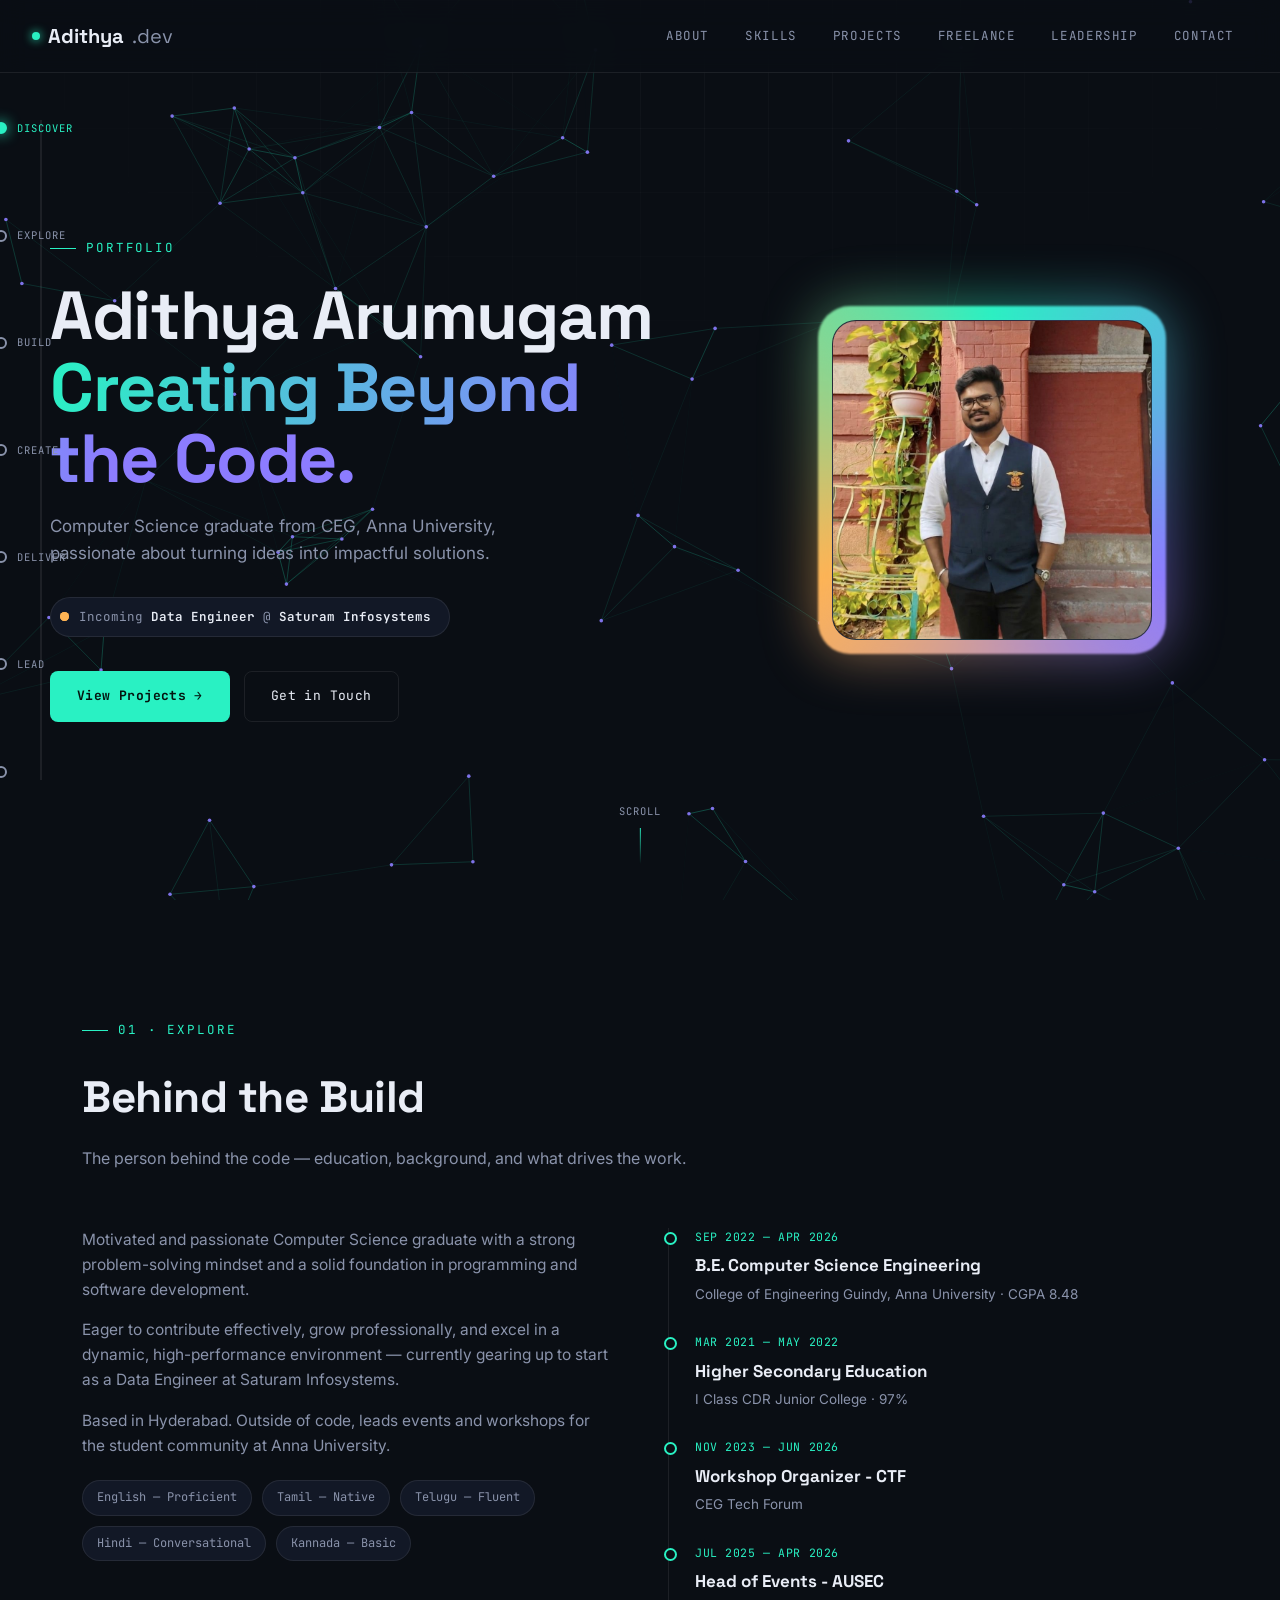
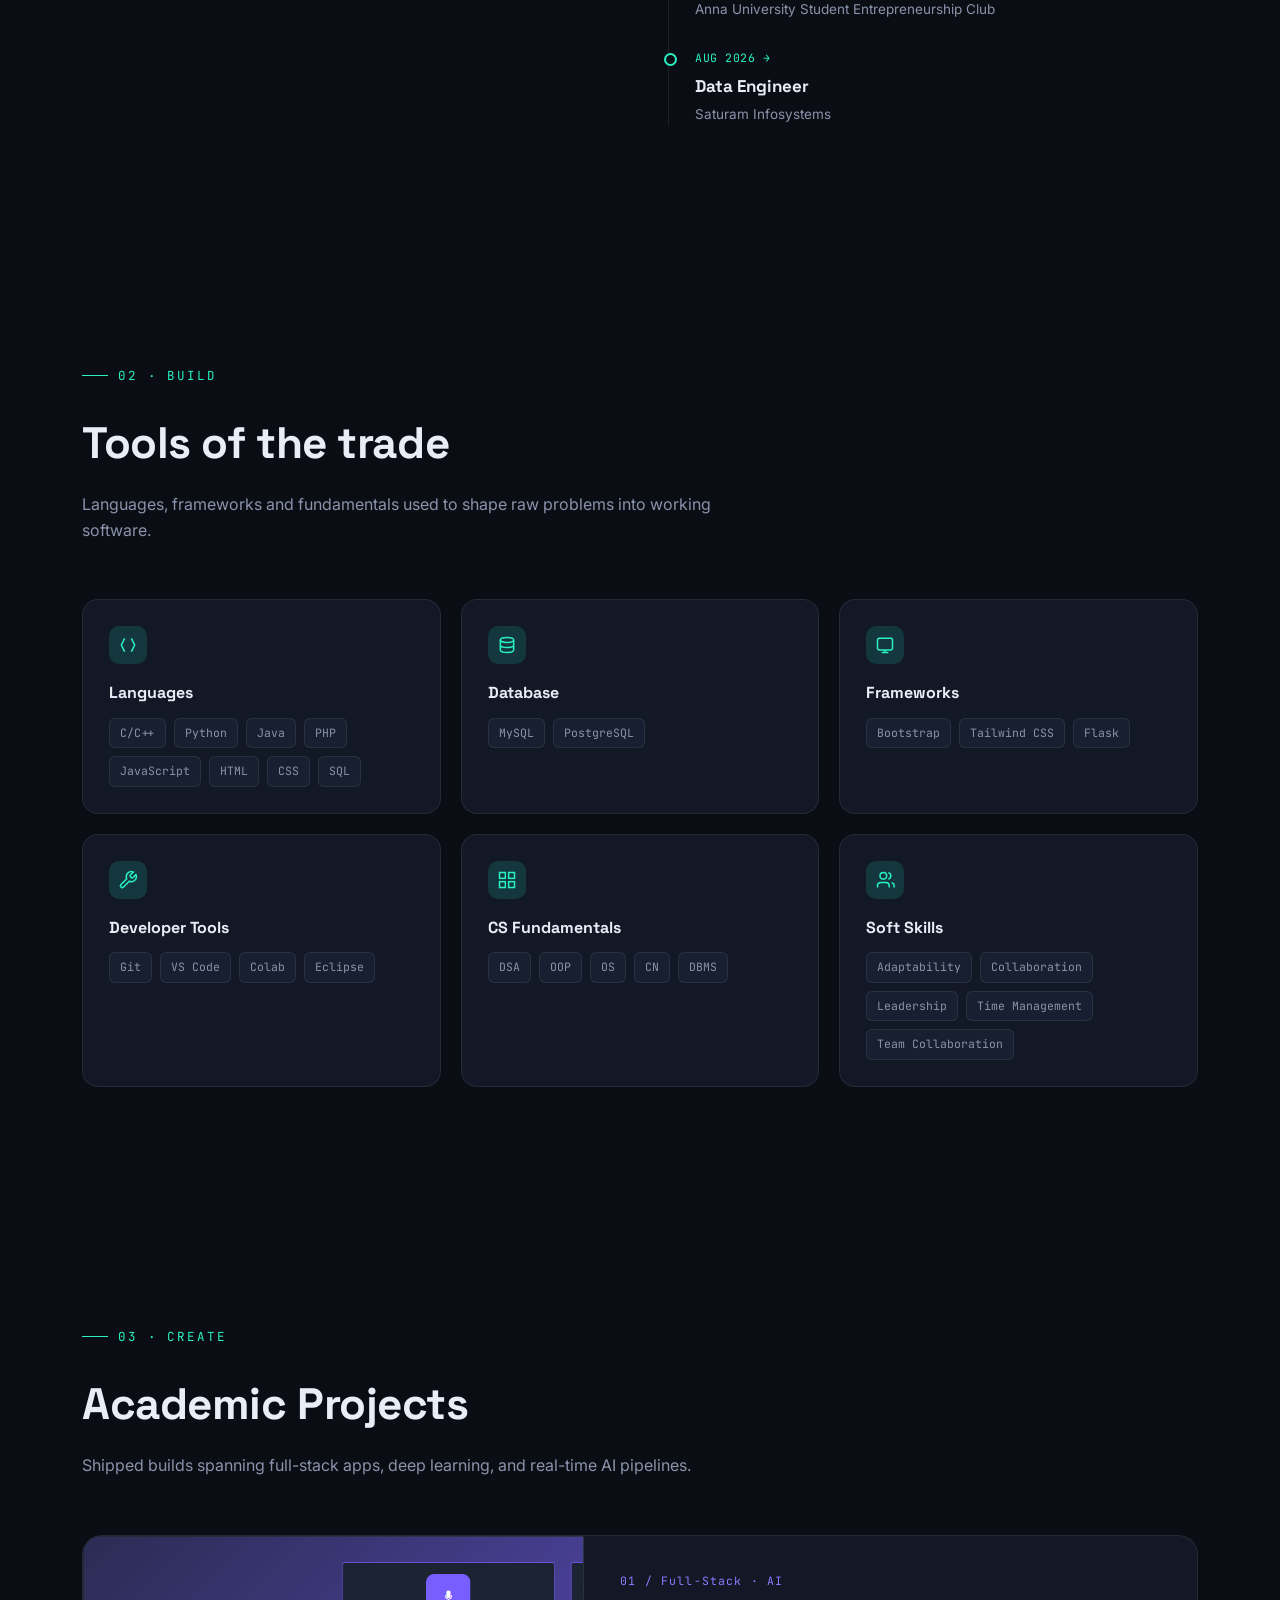
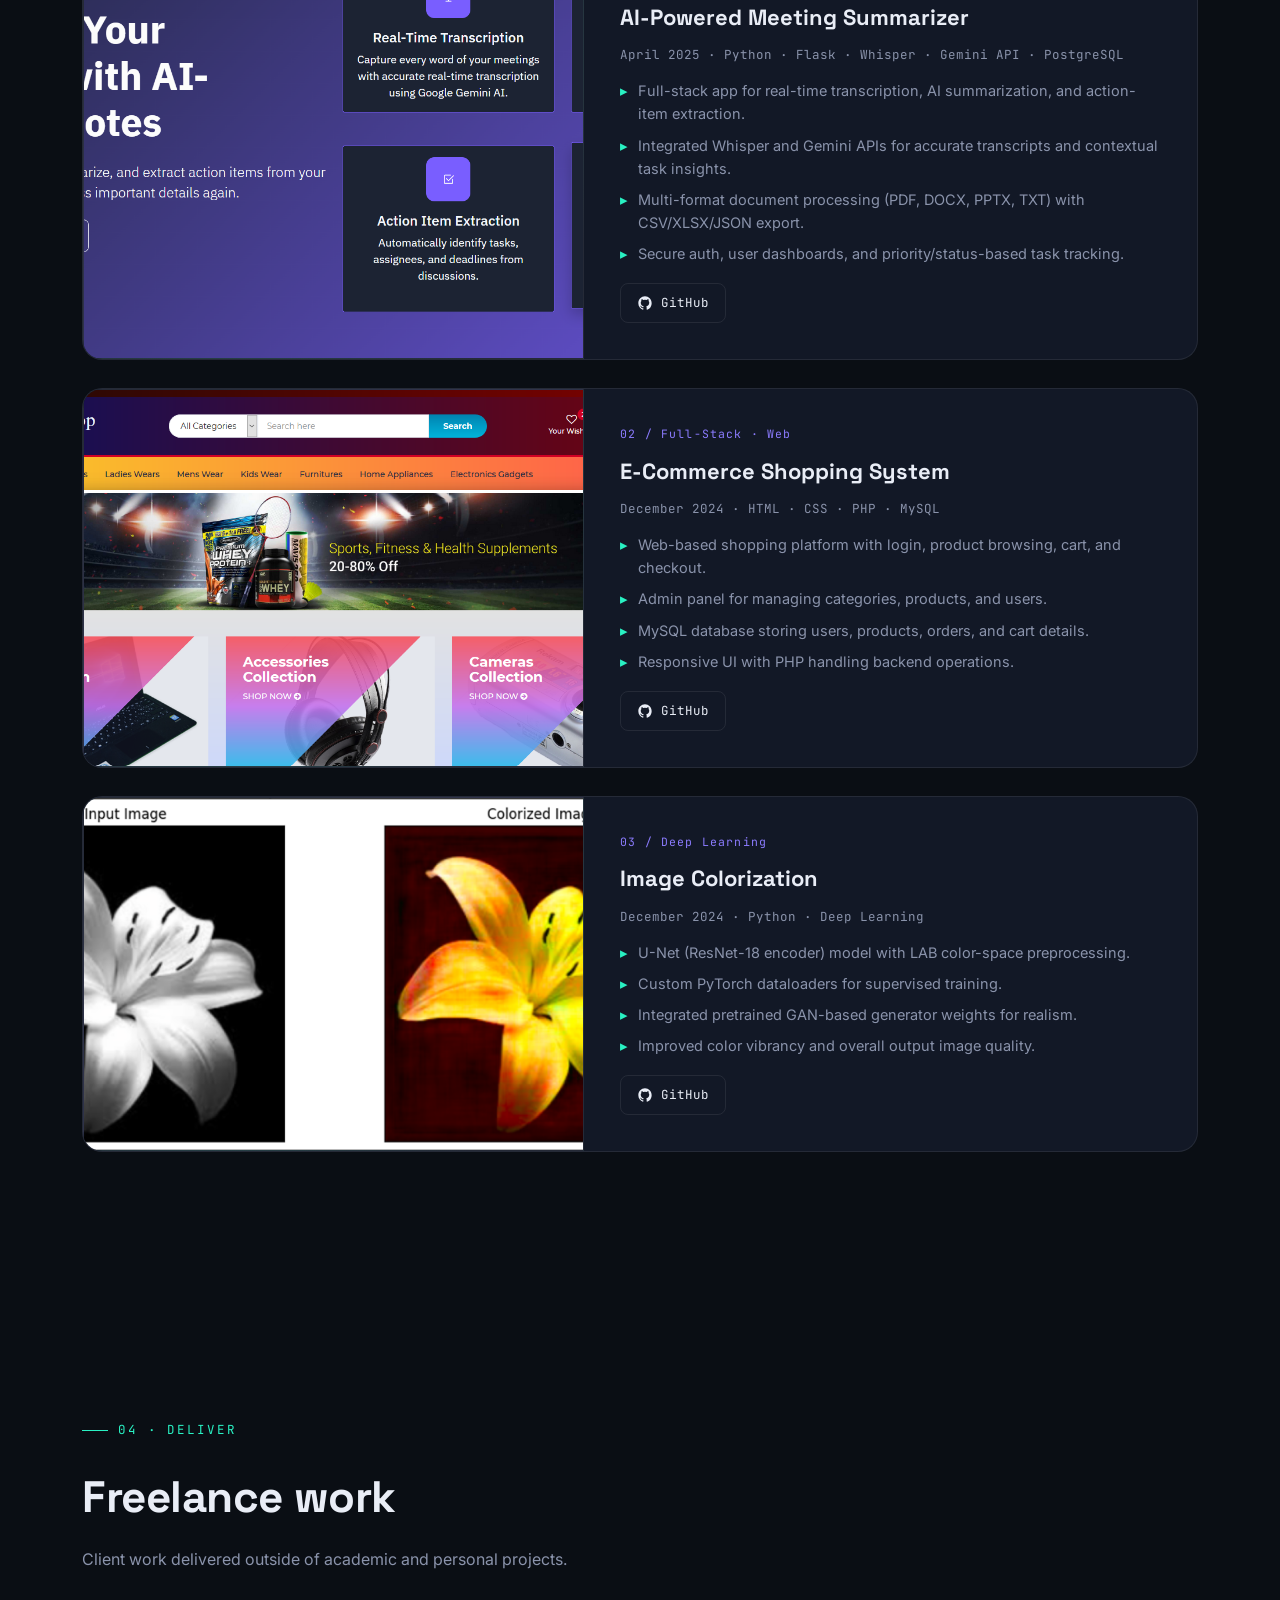
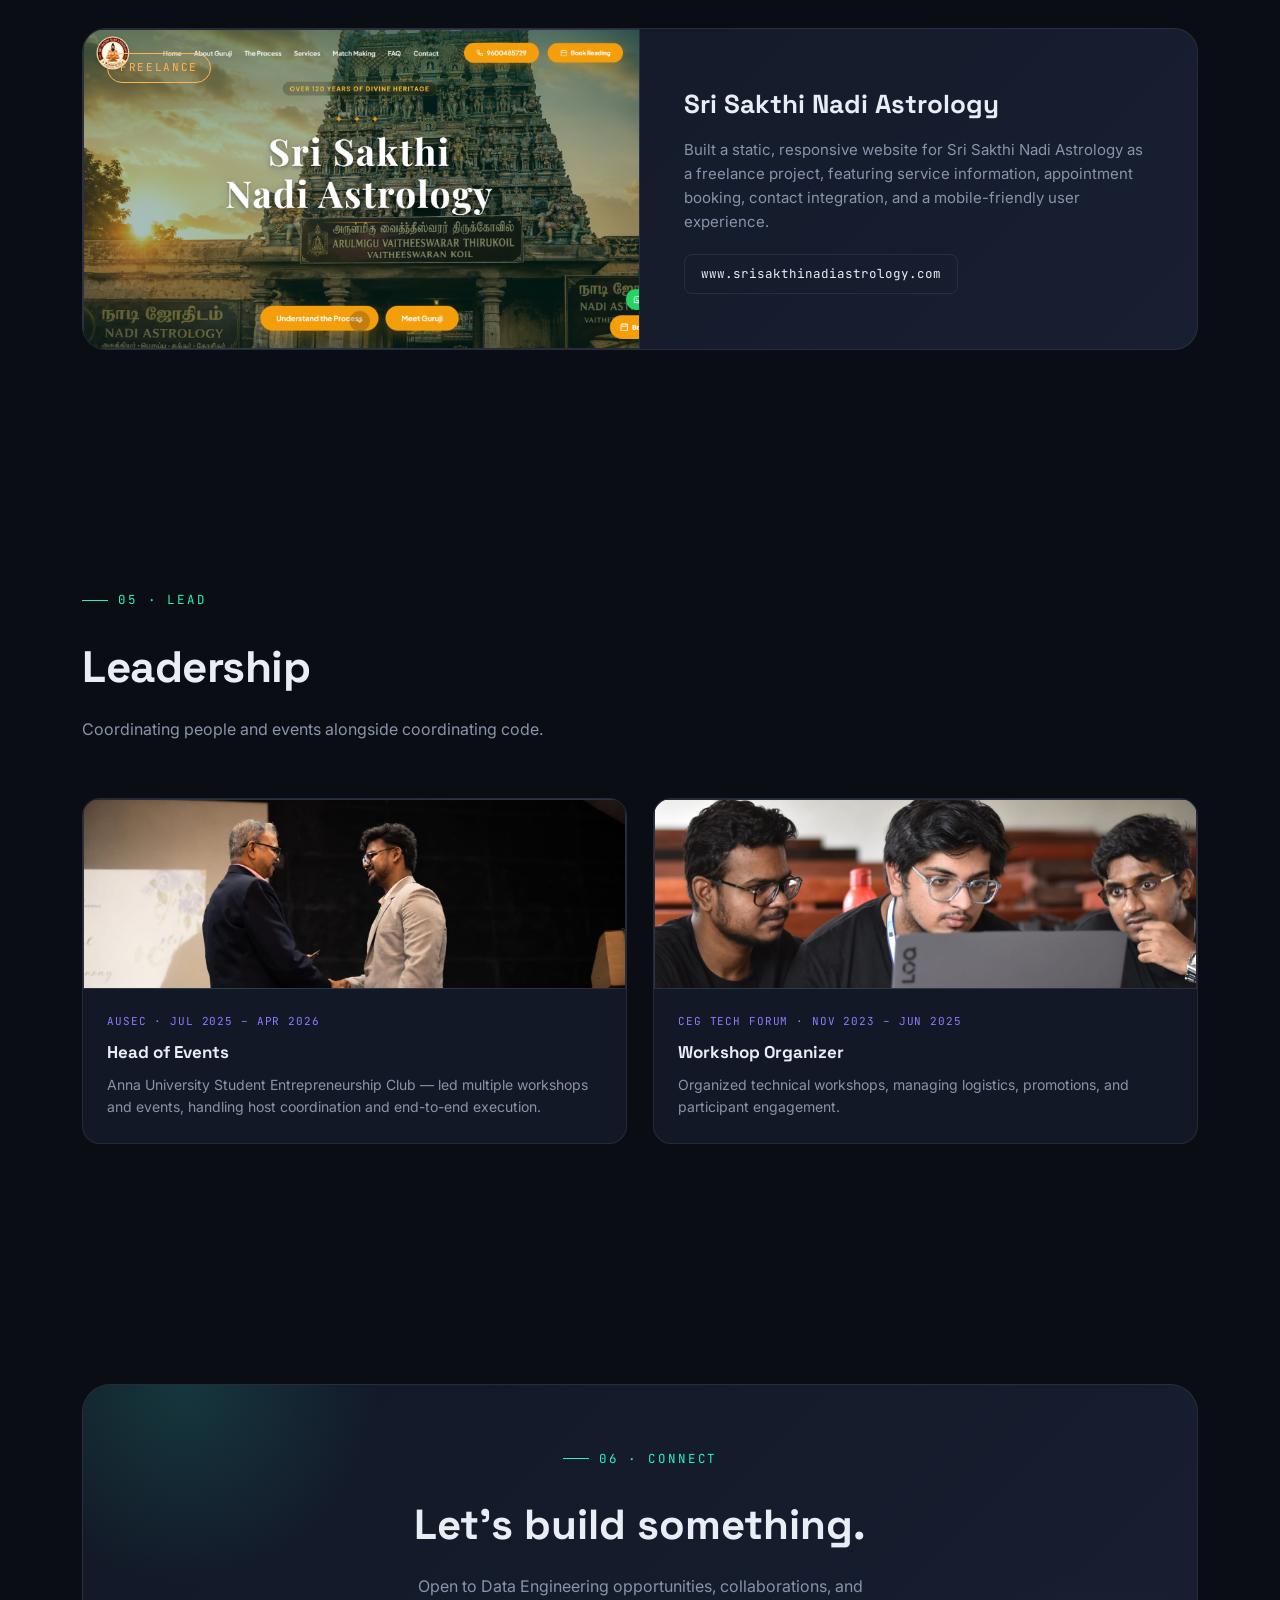
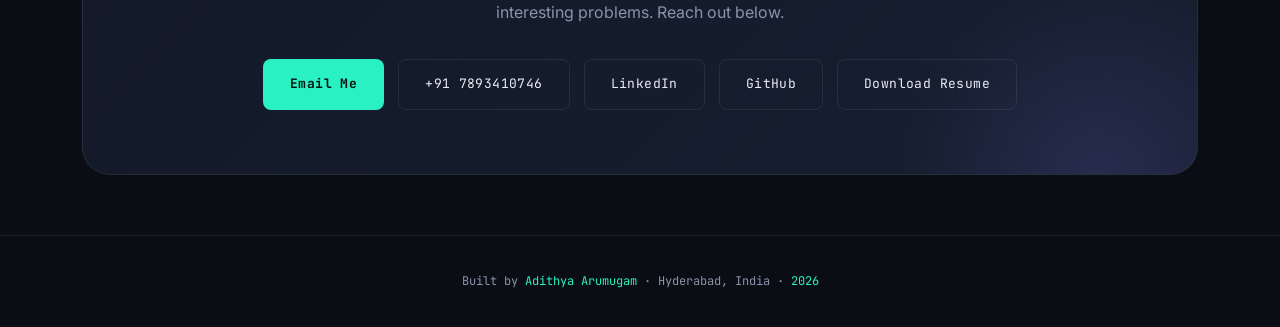
==== commit a04e2384: "Wesbsite done" ====
--- a/index.html
+++ b/index.html
@@ -266,7 +266,7 @@
       <div class="f-body">
         <h3>Sri Sakthi Nadi Astrology</h3>
         <p>Built a static, responsive website for Sri Sakthi Nadi Astrology as a freelance project, featuring service information, appointment booking, contact integration, and a mobile-friendly user experience.</p>
-        <div class="p-links"><a href="https://srisakthinadiastrology.com"  target="_blank" rel="noopener noreferrer" class="gh-link" >www.srisakthinadiastrology.com ↗</a></div>
+        <div class="p-links"><a href="https://srisakthinadiastrology.com"  target="_blank" rel="noopener noreferrer" class="gh-link" >www.srisakthinadiastrology.com</a></div>
       </div>
     </div>
   </div>
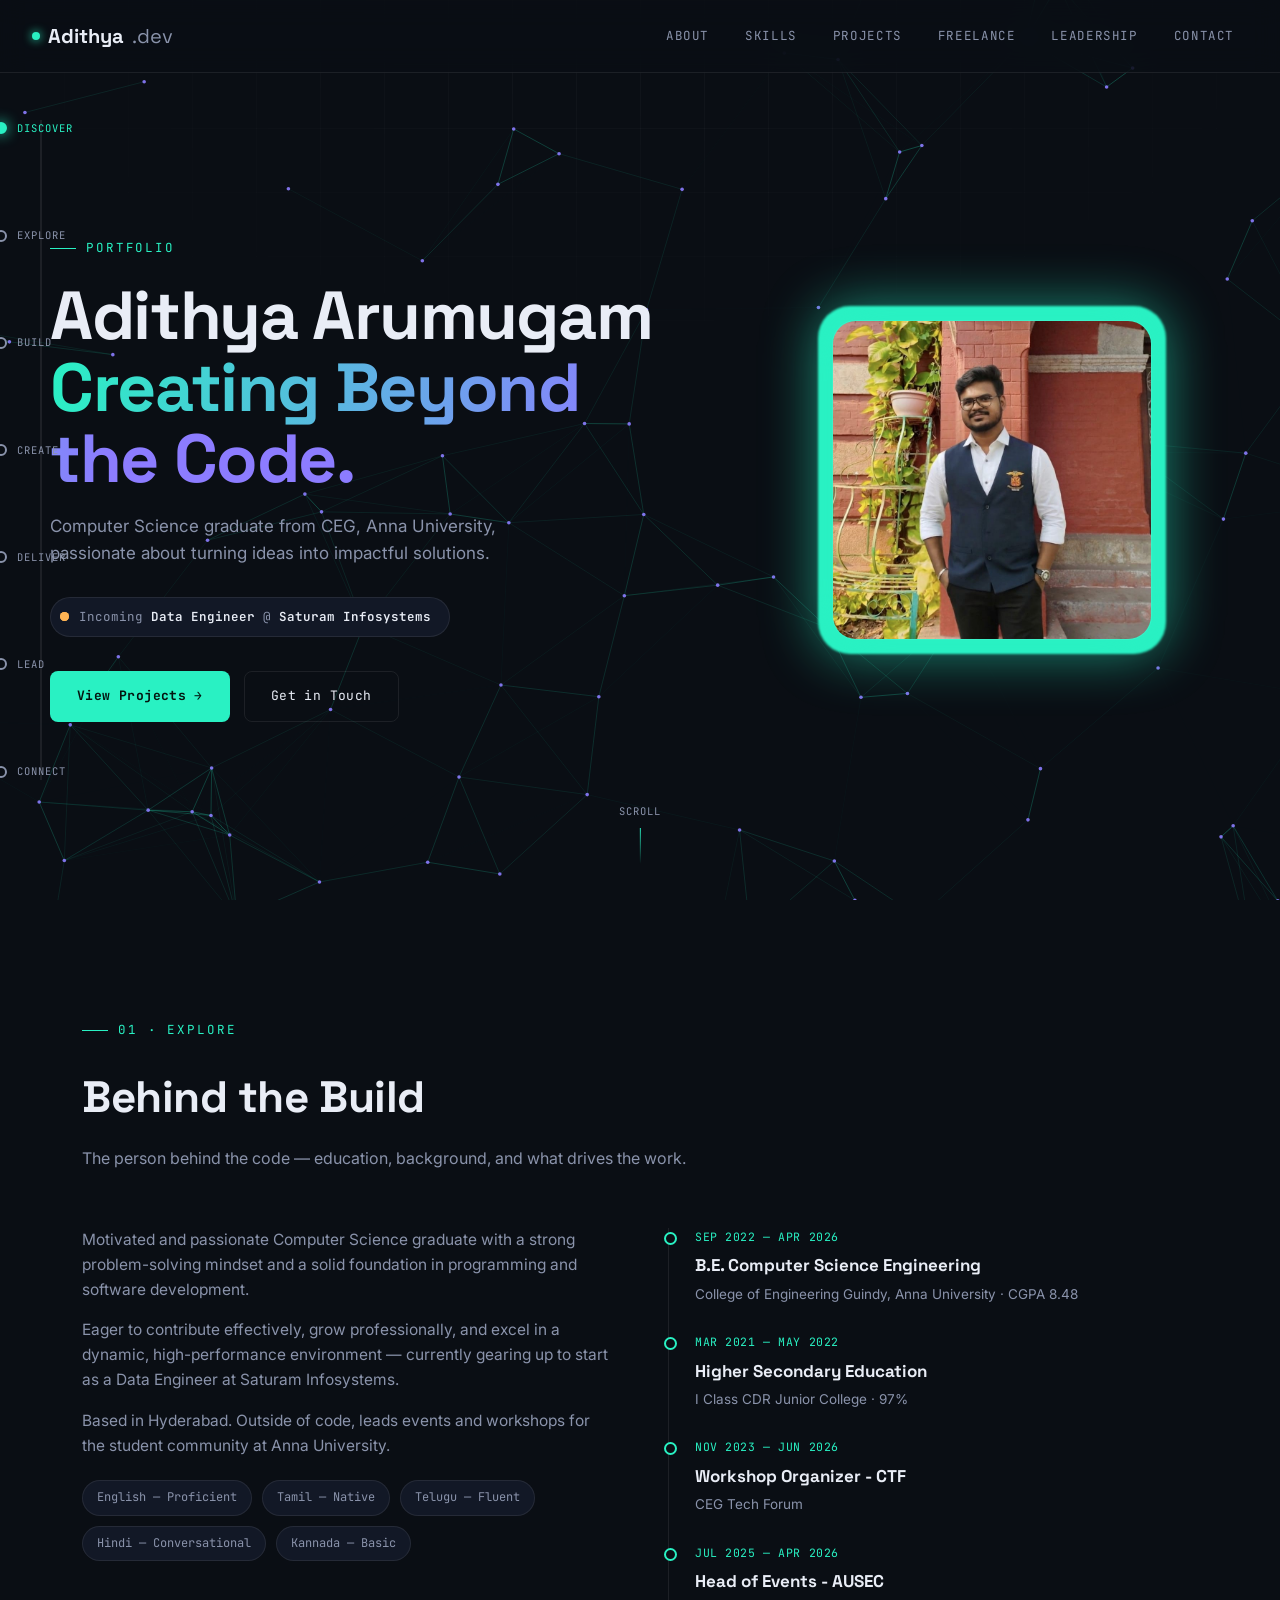
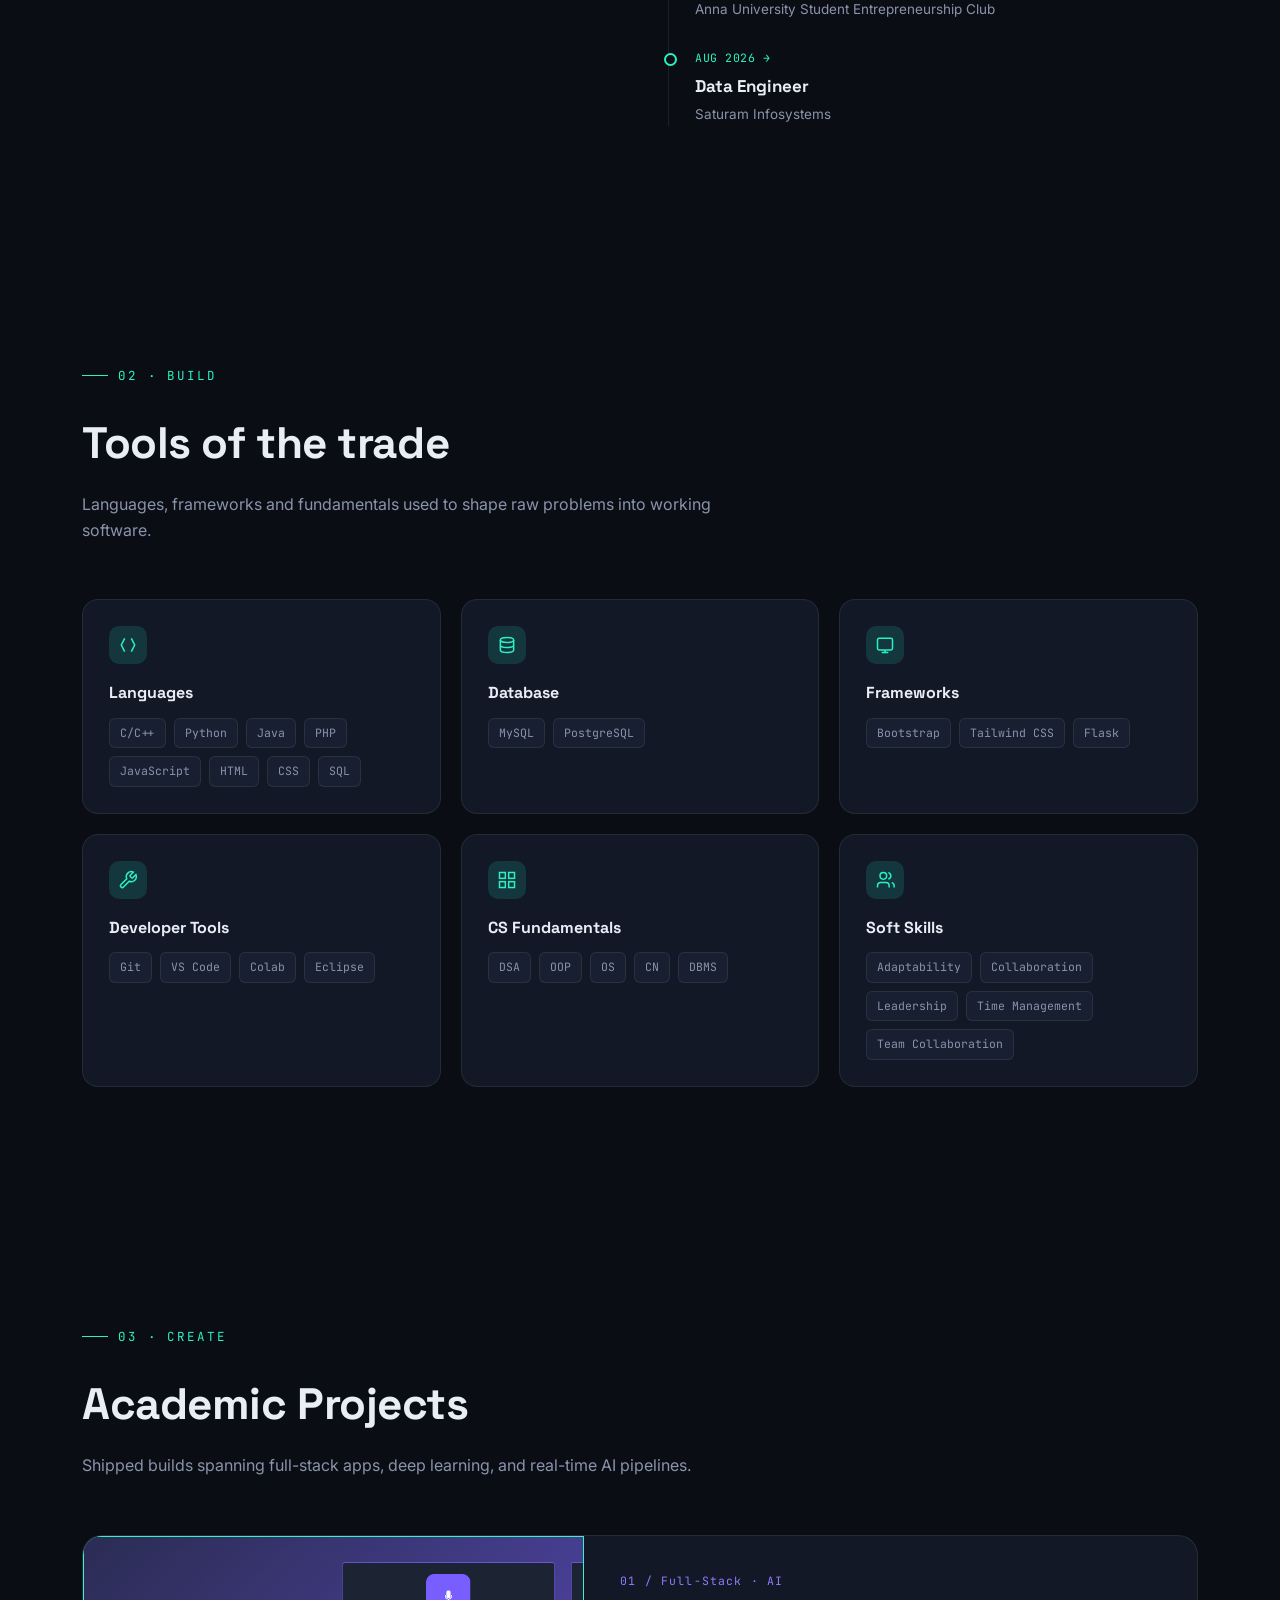
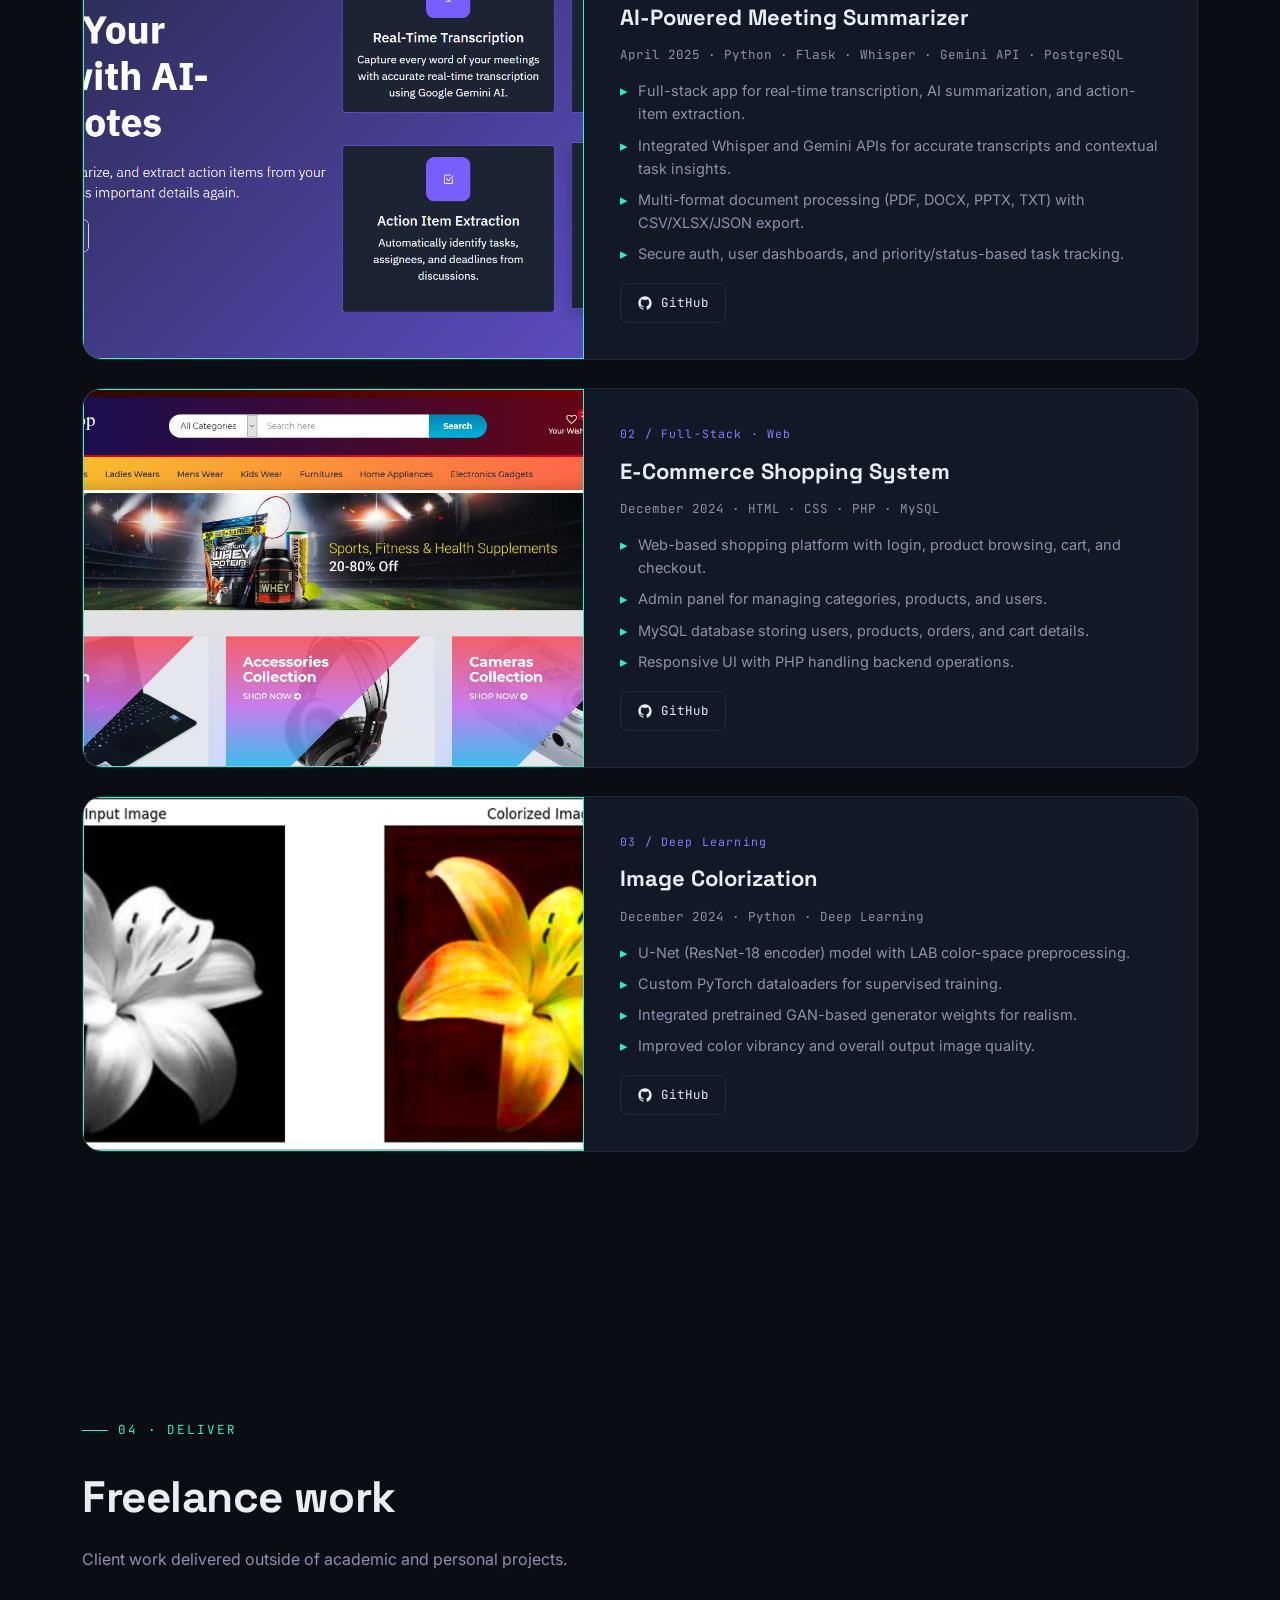
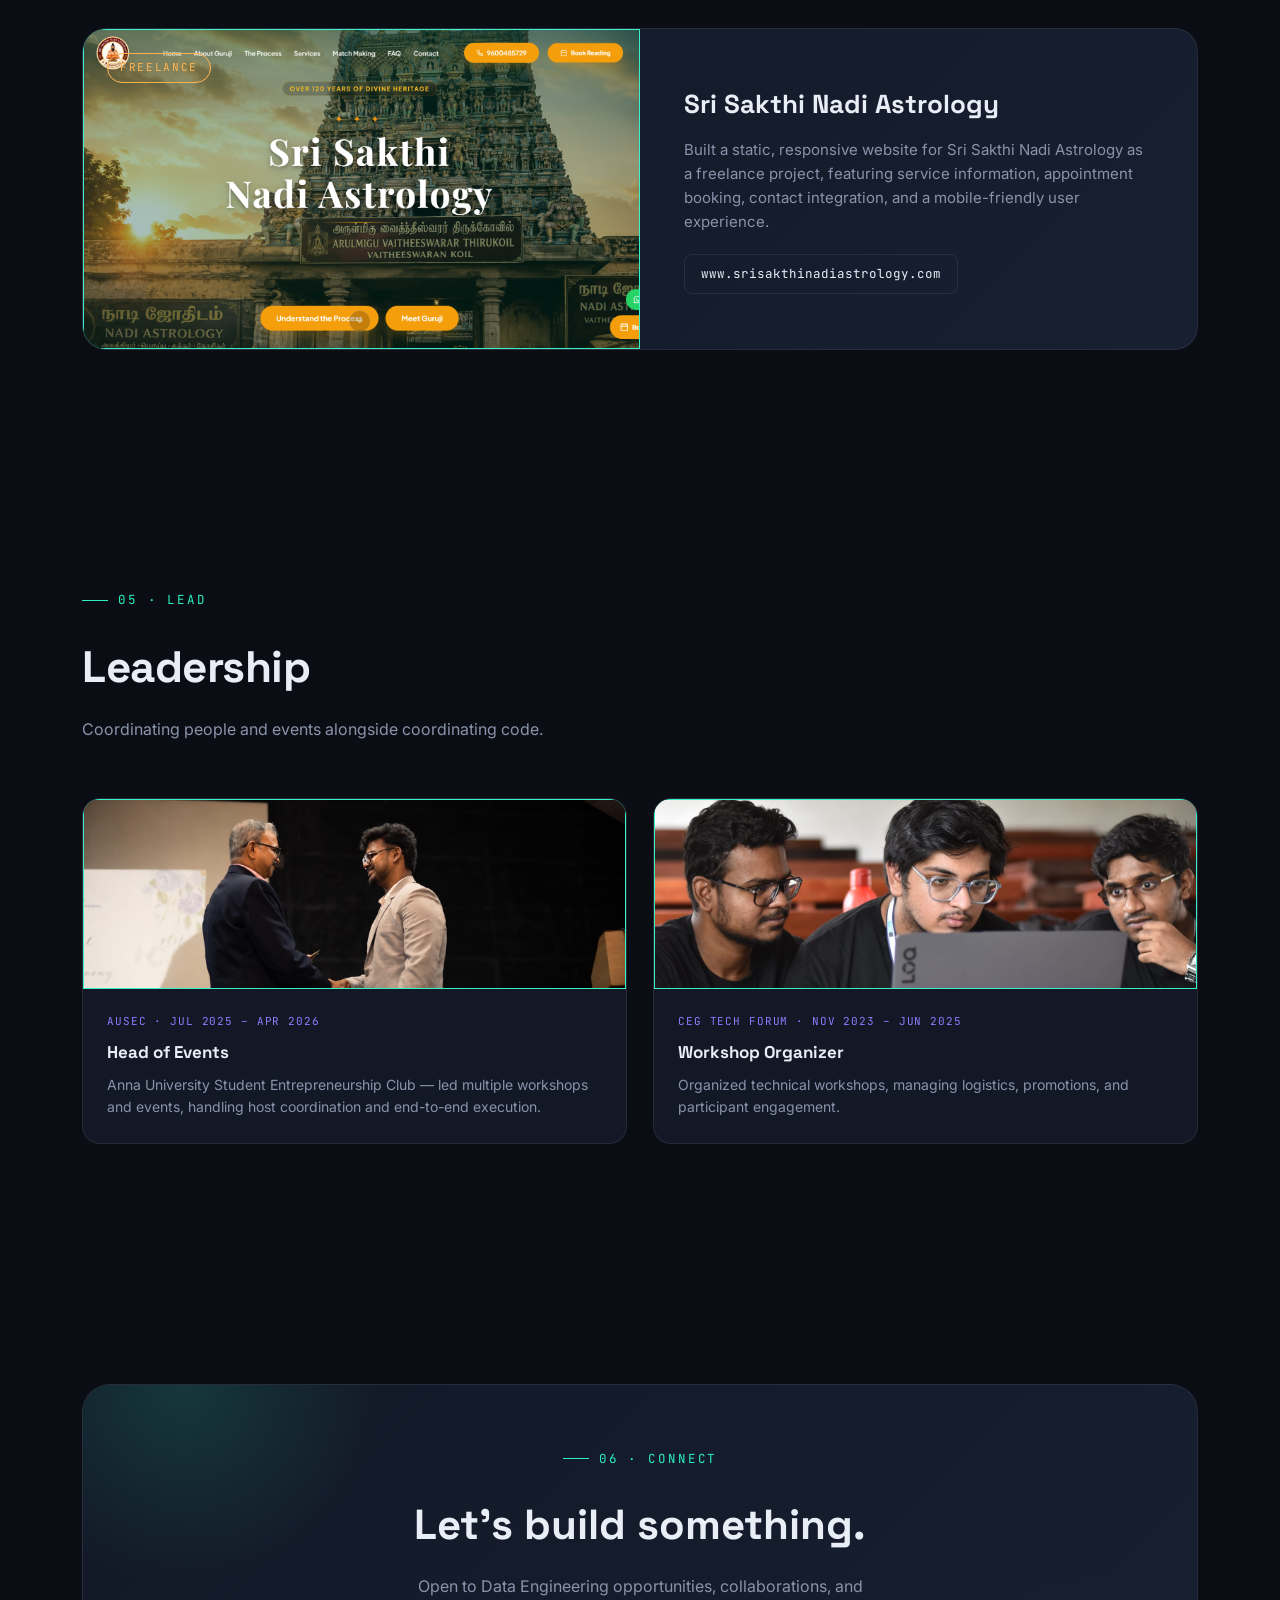
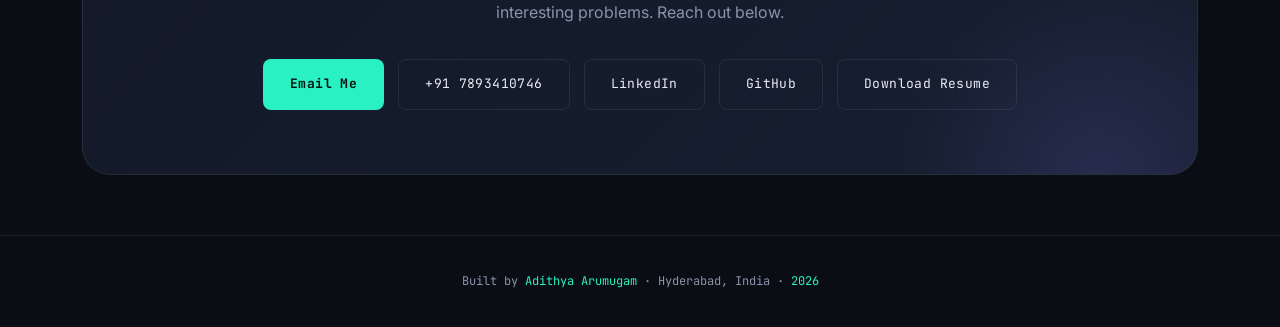
==== commit 254e69f1: "Wesbsite done" ====
--- a/index.html
+++ b/index.html
@@ -4,6 +4,7 @@
 <meta charset="UTF-8">
 <meta name="viewport" content="width=device-width, initial-scale=1.0">
 <title>Adithya Arumugam</title>
+  <link rel="icon" type="image/png" href="images/Al.png">
 <link rel="preconnect" href="https://fonts.googleapis.com">
 <link href="https://fonts.googleapis.com/css2?family=Space+Grotesk:wght@400;500;600;700&family=Inter:wght@400;500;600;700&family=JetBrains+Mono:wght@400;500;700&display=swap" rel="stylesheet">
 
--- a/style.css
+++ b/style.css
@@ -328,21 +328,19 @@
 }
 .portrait-ring::before{
   content:'';position:absolute;inset:-14px;border-radius:32px;
-  background:conic-gradient(from 0deg,var(--cyan),var(--violet),var(--amber),var(--cyan));
+    background: var(--cyan);
   animation:spin 8s linear infinite;filter:blur(1px);
 }
 .portrait-ring::after{
   content:'';position:absolute;inset:-14px;border-radius:32px;
-  background:conic-gradient(from 0deg,var(--cyan),var(--violet),var(--amber),var(--cyan));
+    background: var(--cyan);
   animation:spin 8s linear infinite;filter:blur(28px);opacity:.55;
 }
+
 @keyframes spin{to{transform:rotate(360deg);}}
 .img-frame{
   position:relative;width:320px;height:320px;border-radius:24px;overflow:hidden;
-  background:
-    radial-gradient(circle at 30% 20%, var(--cyan-soft), transparent 55%),
-    radial-gradient(circle at 80% 80%, var(--violet-soft), transparent 55%),
-    var(--surface);
+  background: var(--cyan);
   border:1px solid var(--line);z-index:1;
   display:flex;align-items:center;justify-content:center;text-align:center;
 }
@@ -363,7 +361,149 @@
 }
 .scroll-cue .line{width:1px;height:36px;background:linear-gradient(var(--cyan),transparent);animation:scrollLine 1.8s ease infinite;}
 @keyframes scrollLine{0%{opacity:0;transform:scaleY(0);transform-origin:top;}40%{opacity:1;transform:scaleY(1);transform-origin:top;}100%{opacity:0;transform:scaleY(1);transform-origin:bottom;}}
-
+/* ===== HERO MOBILE RESPONSIVE ===== */
+@media (max-width: 700px) {
+
+  /* Hero section */
+  .hero {
+    min-height: 100svh;
+    padding: 110px 20px 60px;
+    overflow: hidden;
+  }
+
+  /* Network background */
+  #netCanvas {
+    inset: -5%;
+    width: 110%;
+    height: 110%;
+    opacity: .35;
+    transform: scale(1);
+  }
+
+  /* Hero layout */
+  .hero-inner {
+    grid-template-columns: 1fr;
+    gap: 32px;
+    width: 100%;
+    text-align: center;
+  }
+
+  /* Profile image */
+  .portrait-wrap {
+    order: -1;
+  }
+
+  .portrait-ring {
+    width: 180px;
+    height: 180px;
+    /* background: var(--cyan); */
+  }
+
+  /* .portrait-ring::before,
+  .portrait-ring::after {
+    inset: -9px;
+    border-radius: 24px;
+    background: var(--cyan);
+  } */
+
+   .portrait-ring::before {
+    inset: -9px;
+    border-radius: 24px;
+    background: var(--cyan);
+    filter: blur(1px);
+  }
+
+  .portrait-ring::after {
+    inset: -9px;
+    border-radius: 24px;
+    background: var(--cyan);
+    filter: blur(18px);
+    opacity: .45;
+  }
+  
+
+  .img-frame,
+  .img-frame.hero-frame {
+    width: 180px;
+    height: 180px;
+    border-radius: 24px;
+    
+  }
+
+  /* Eyebrow / Portfolio */
+  .eyebrow {
+    font-size: 10px;
+    letter-spacing: .12em;
+    justify-content: center;
+    margin-bottom: 13px;
+  }
+
+  .eyebrow::before {
+    width: 18px;
+  }
+
+  /* Name */
+  .hero h1 {
+    font-size: clamp(30px, 9vw, 40px);
+    line-height: 1.08;
+    margin-bottom: 14px;
+  }
+
+  /* Gradient tagline */
+  .hero h1 .grad {
+    font-size: .82em;
+    display: inline-block;
+    line-height: 1.15;
+  }
+
+  /* Description */
+  .hero p.lead {
+    font-size: 14px;
+    line-height: 1.55;
+    max-width: 340px;
+    margin: 0 auto 22px;
+  }
+
+  /* Current role */
+  .role-strip {
+    padding: 7px 12px 7px 8px;
+    gap: 8px;
+    margin-bottom: 24px;
+    max-width: 100%;
+  }
+
+  .role-strip .pulse {
+    width: 7px;
+    height: 7px;
+    flex-shrink: 0;
+  }
+
+  .role-strip span {
+    font-size: 10px;
+    line-height: 1.4;
+  }
+
+  /* Buttons */
+  .cta-row {
+    justify-content: center;
+    gap: 10px;
+  }
+
+  .btn {
+    font-size: 11px;
+    padding: 11px 18px;
+  }
+
+  /* Scroll indicator */
+  .scroll-cue {
+    bottom: 20px;
+    font-size: 9px;
+  }
+
+  .scroll-cue .line {
+    height: 26px;
+  }
+}
 /* ===== SECTION GENERIC ===== */
 section{position:relative;z-index:1;padding:120px 0;}
 .section-head{margin-bottom:56px;max-width:640px;}
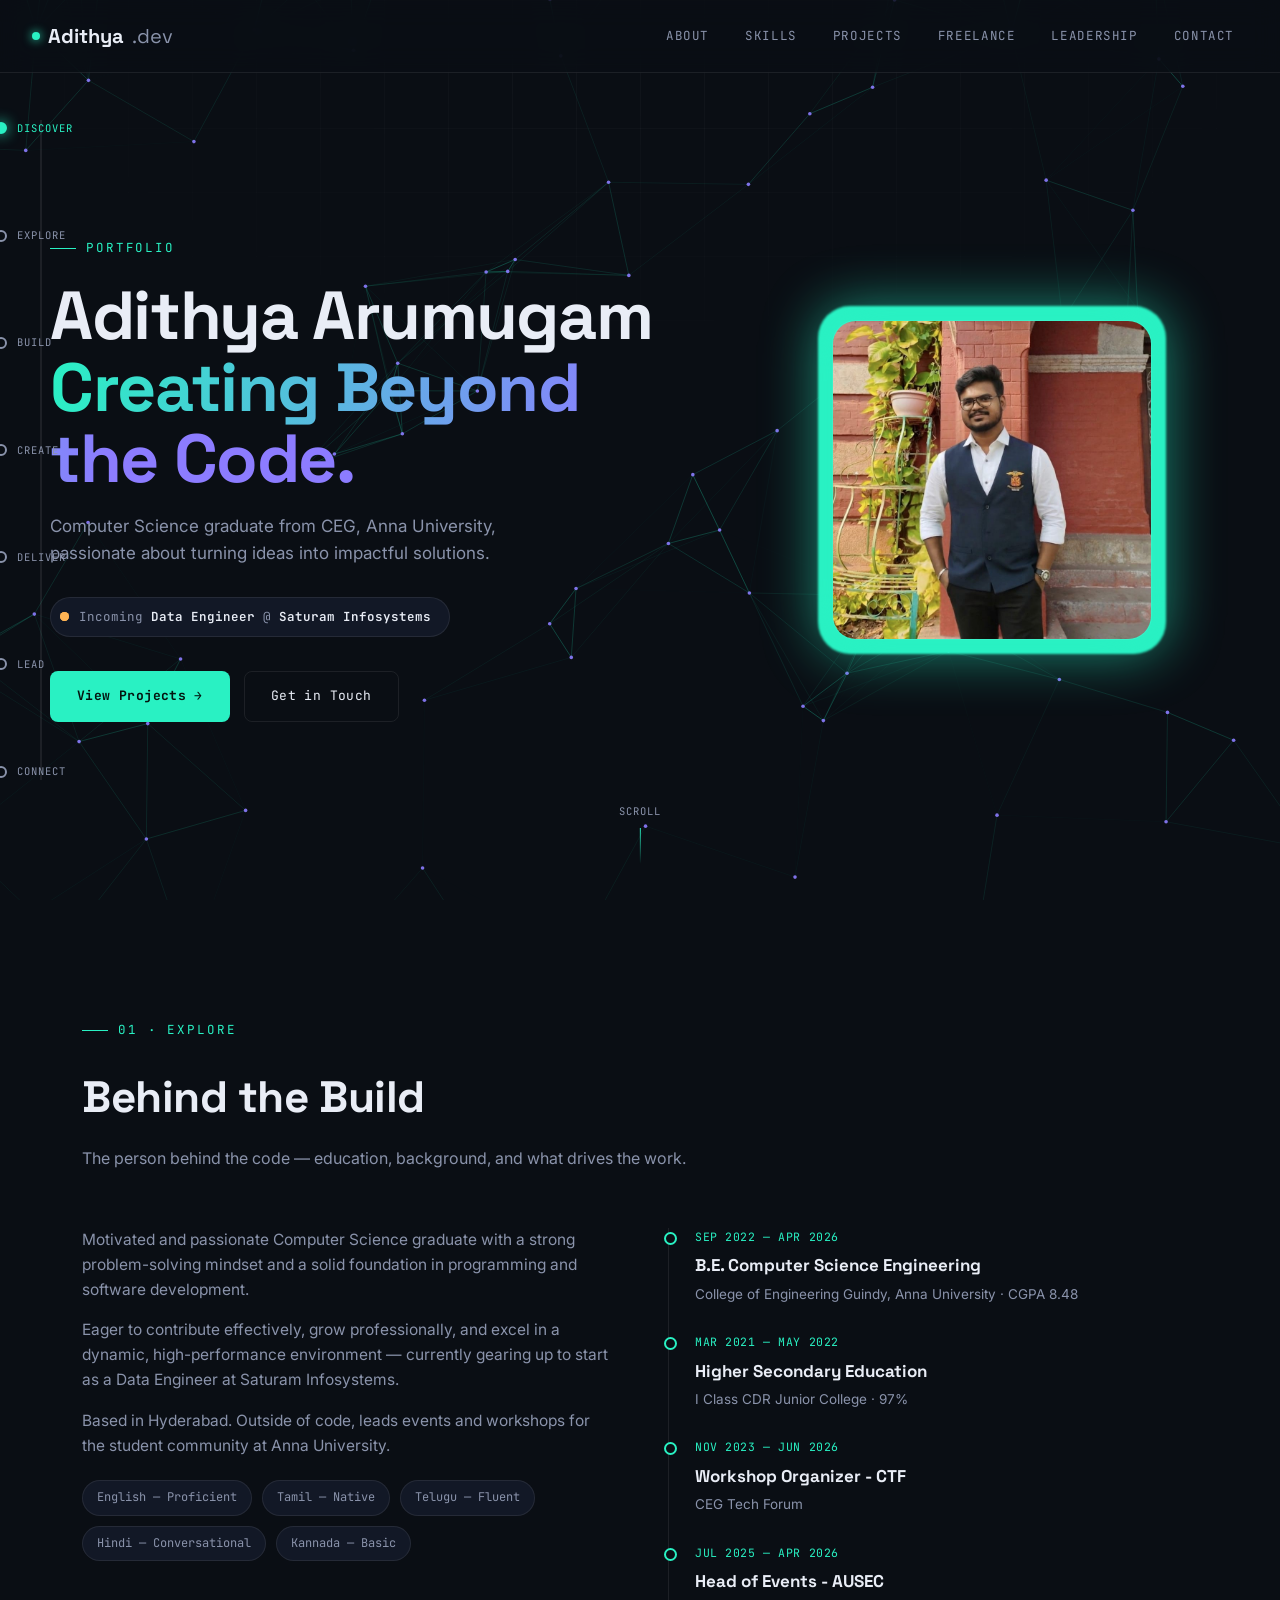
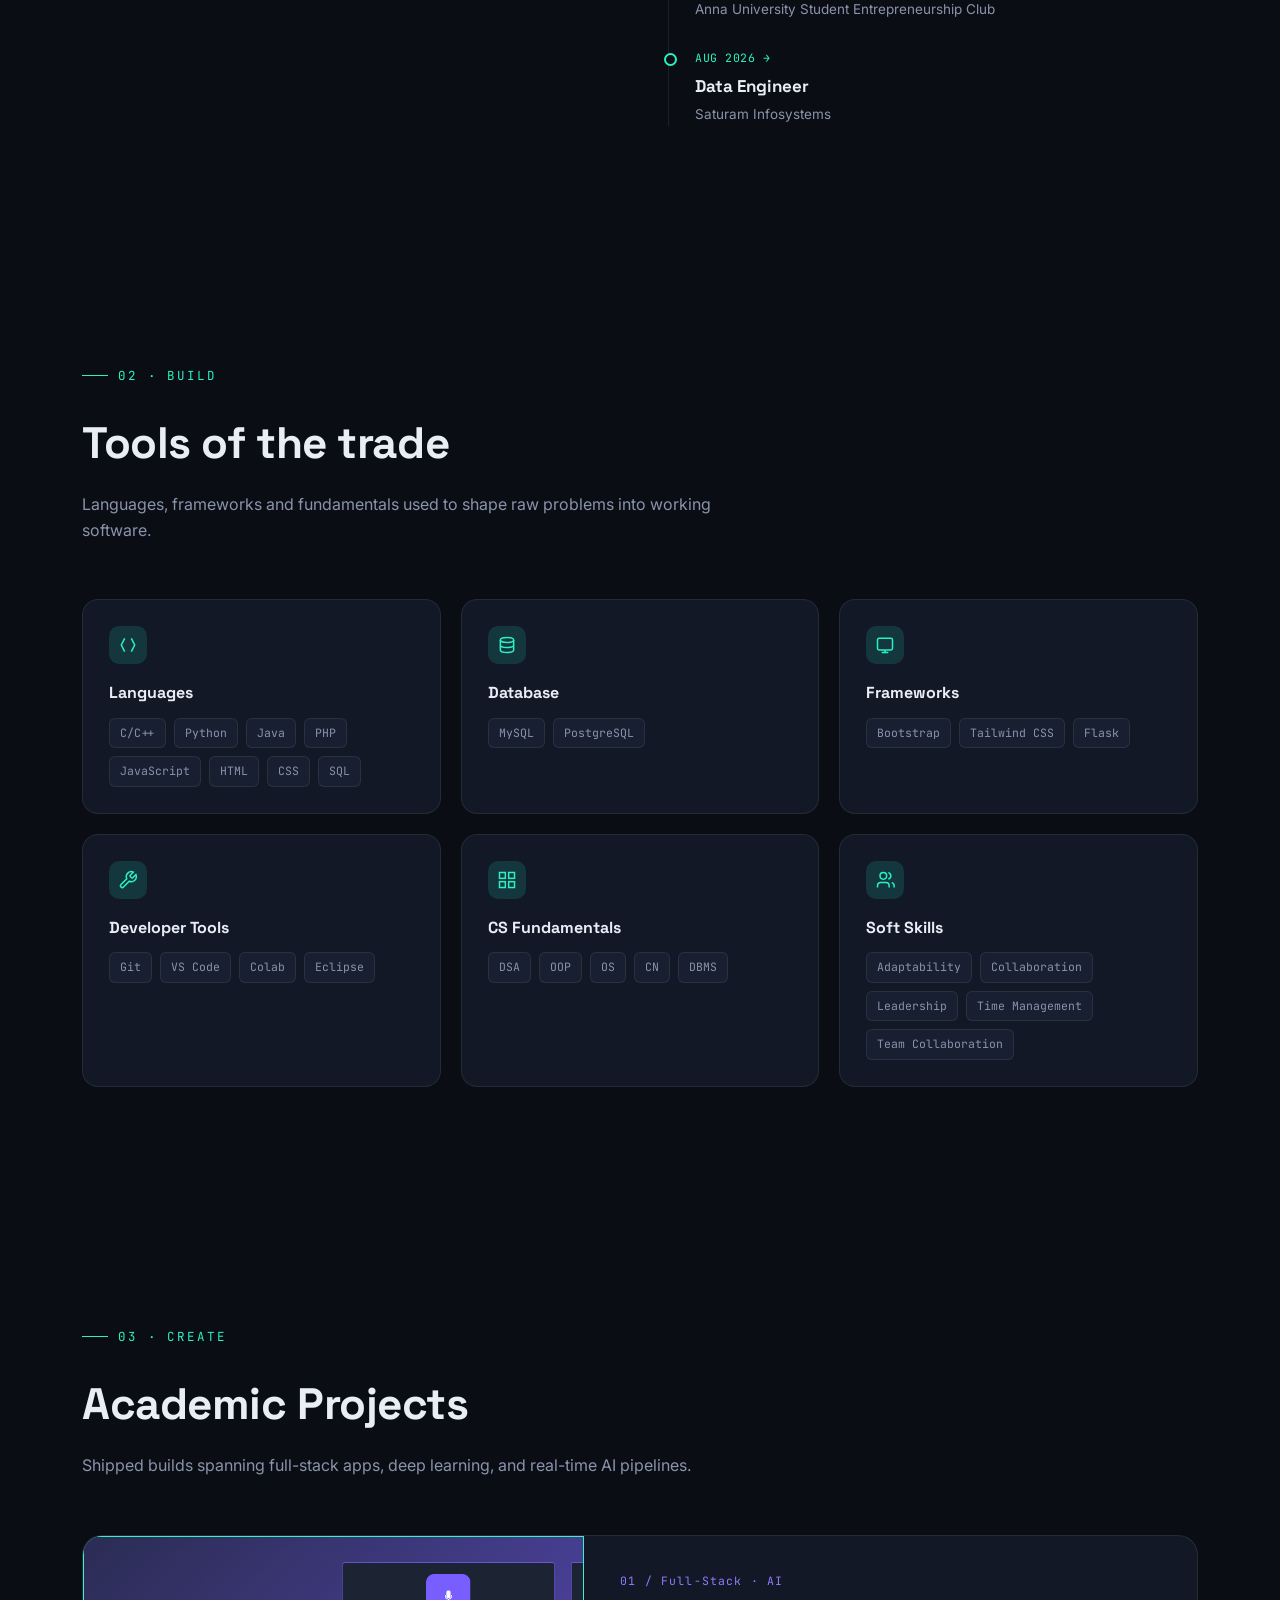
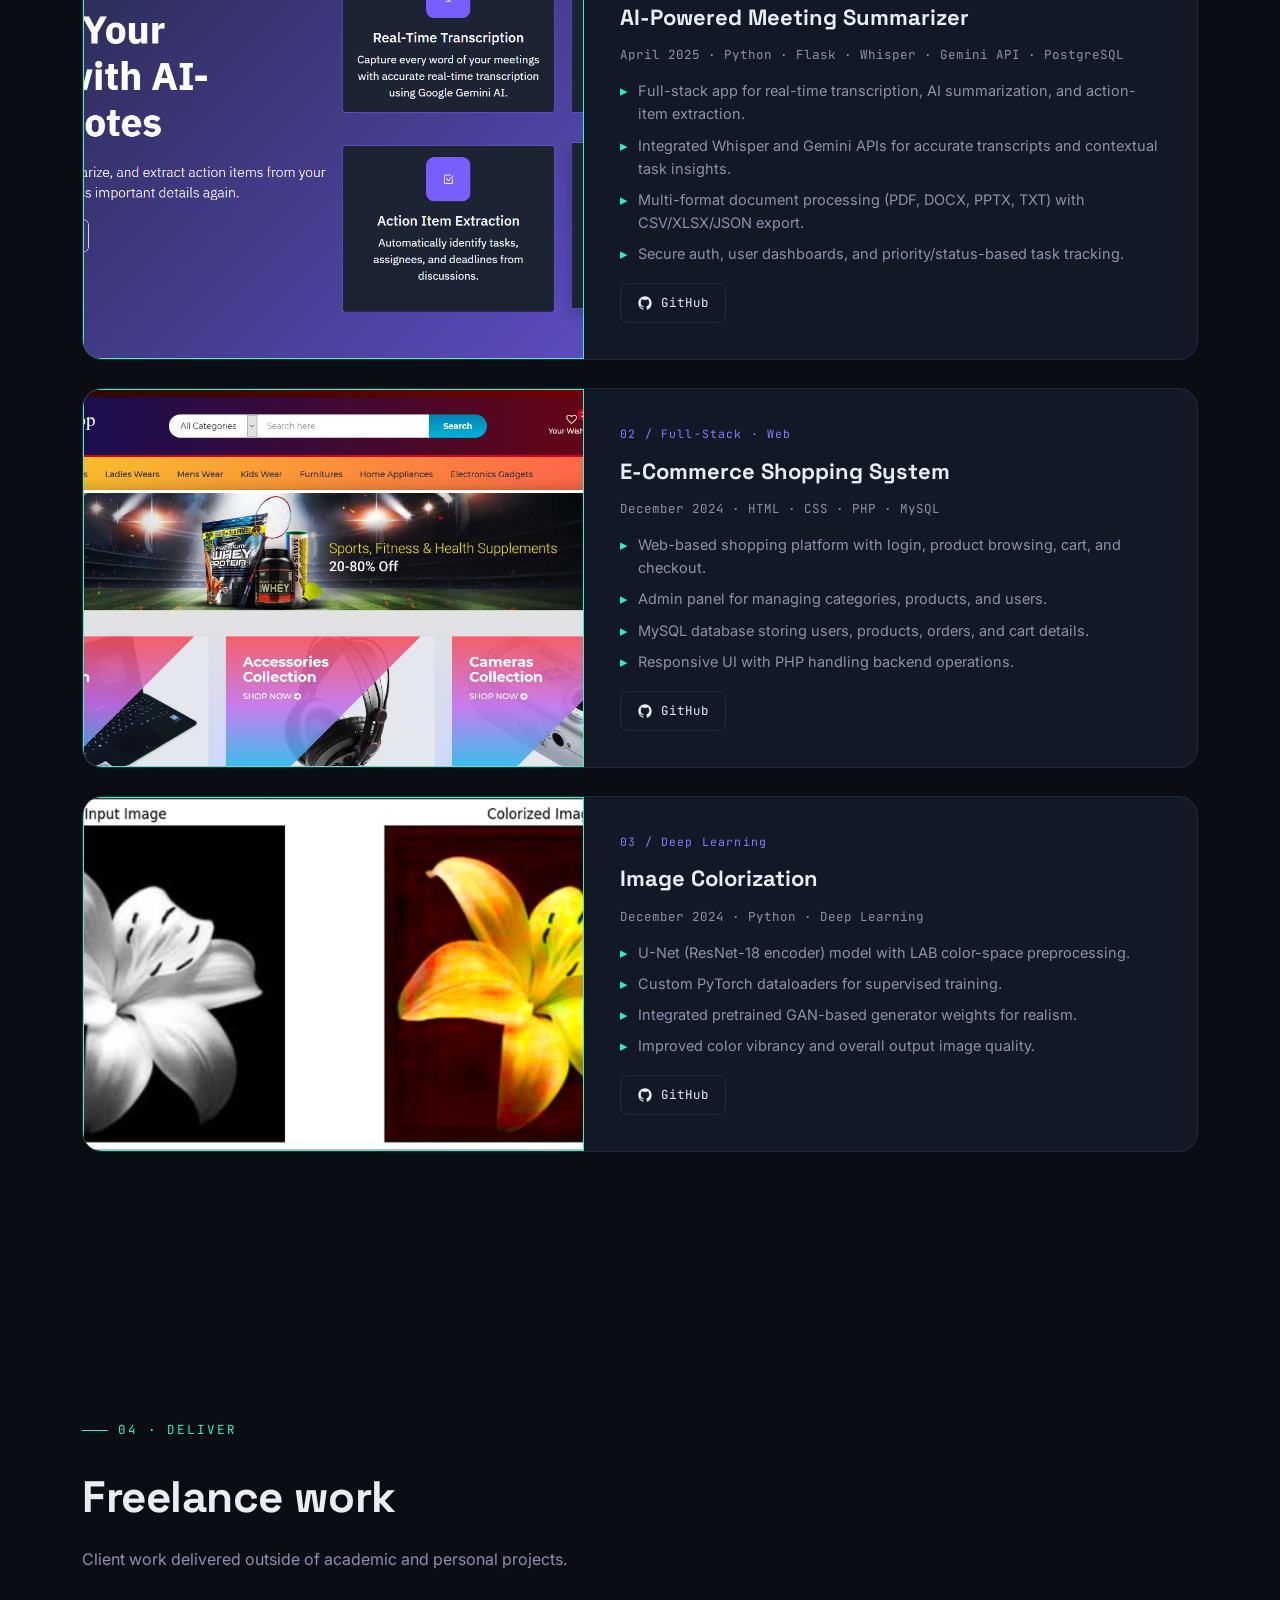
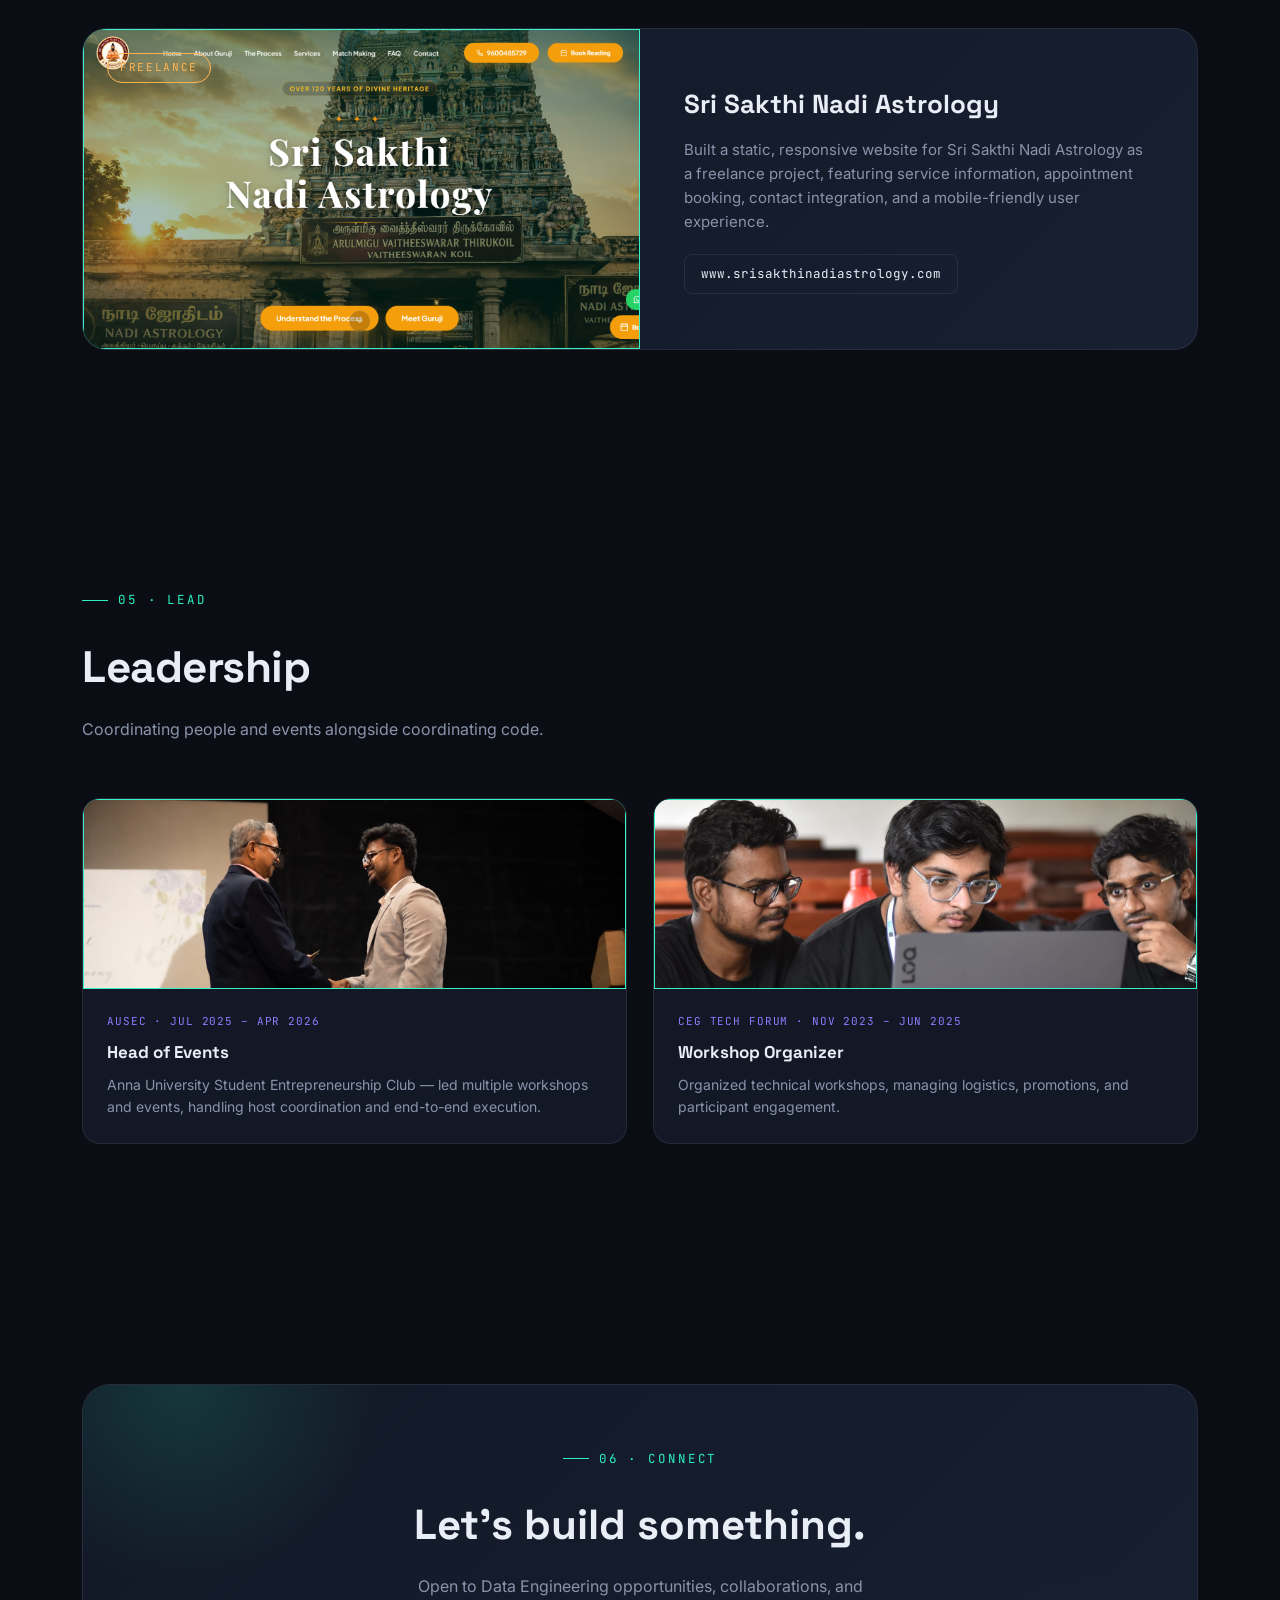
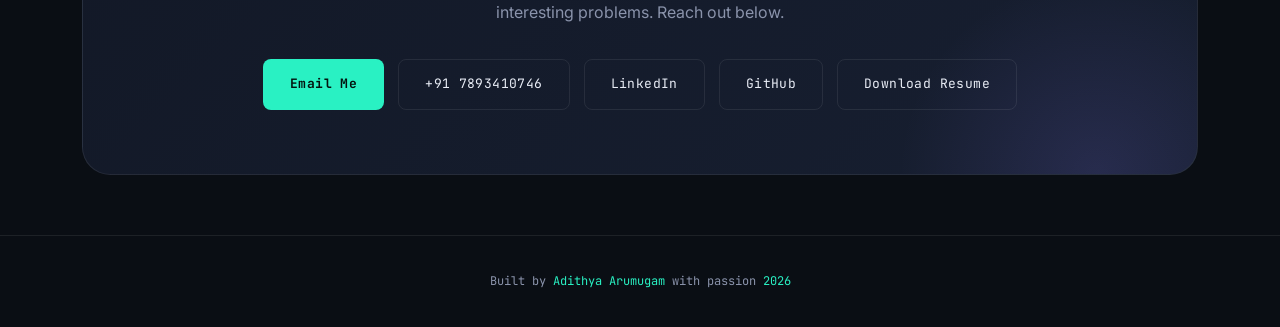
==== commit 9a6509f0: "Wesbsite done" ====
--- a/index.html
+++ b/index.html
@@ -327,7 +327,7 @@
 </section>
 
 <footer>
-  Built by <span>Adithya Arumugam</span> · Hyderabad, India · <span id="year"></span>
+  Built by <span>Adithya Arumugam </span> with passion <span id="year"></span>
 </footer>
 
 <script src="script.js"></script>
--- a/style.css
+++ b/style.css
@@ -432,15 +432,16 @@
 
   /* Eyebrow / Portfolio */
   .eyebrow {
-    font-size: 10px;
+    /* font-size: 10px;
     letter-spacing: .12em;
     justify-content: center;
-    margin-bottom: 13px;
-  }
-
-  .eyebrow::before {
+    margin-bottom: 13px; */
+    display: none;
+  }
+
+  /* .eyebrow::before {
     width: 18px;
-  }
+  } */
 
   /* Name */
   .hero h1 {
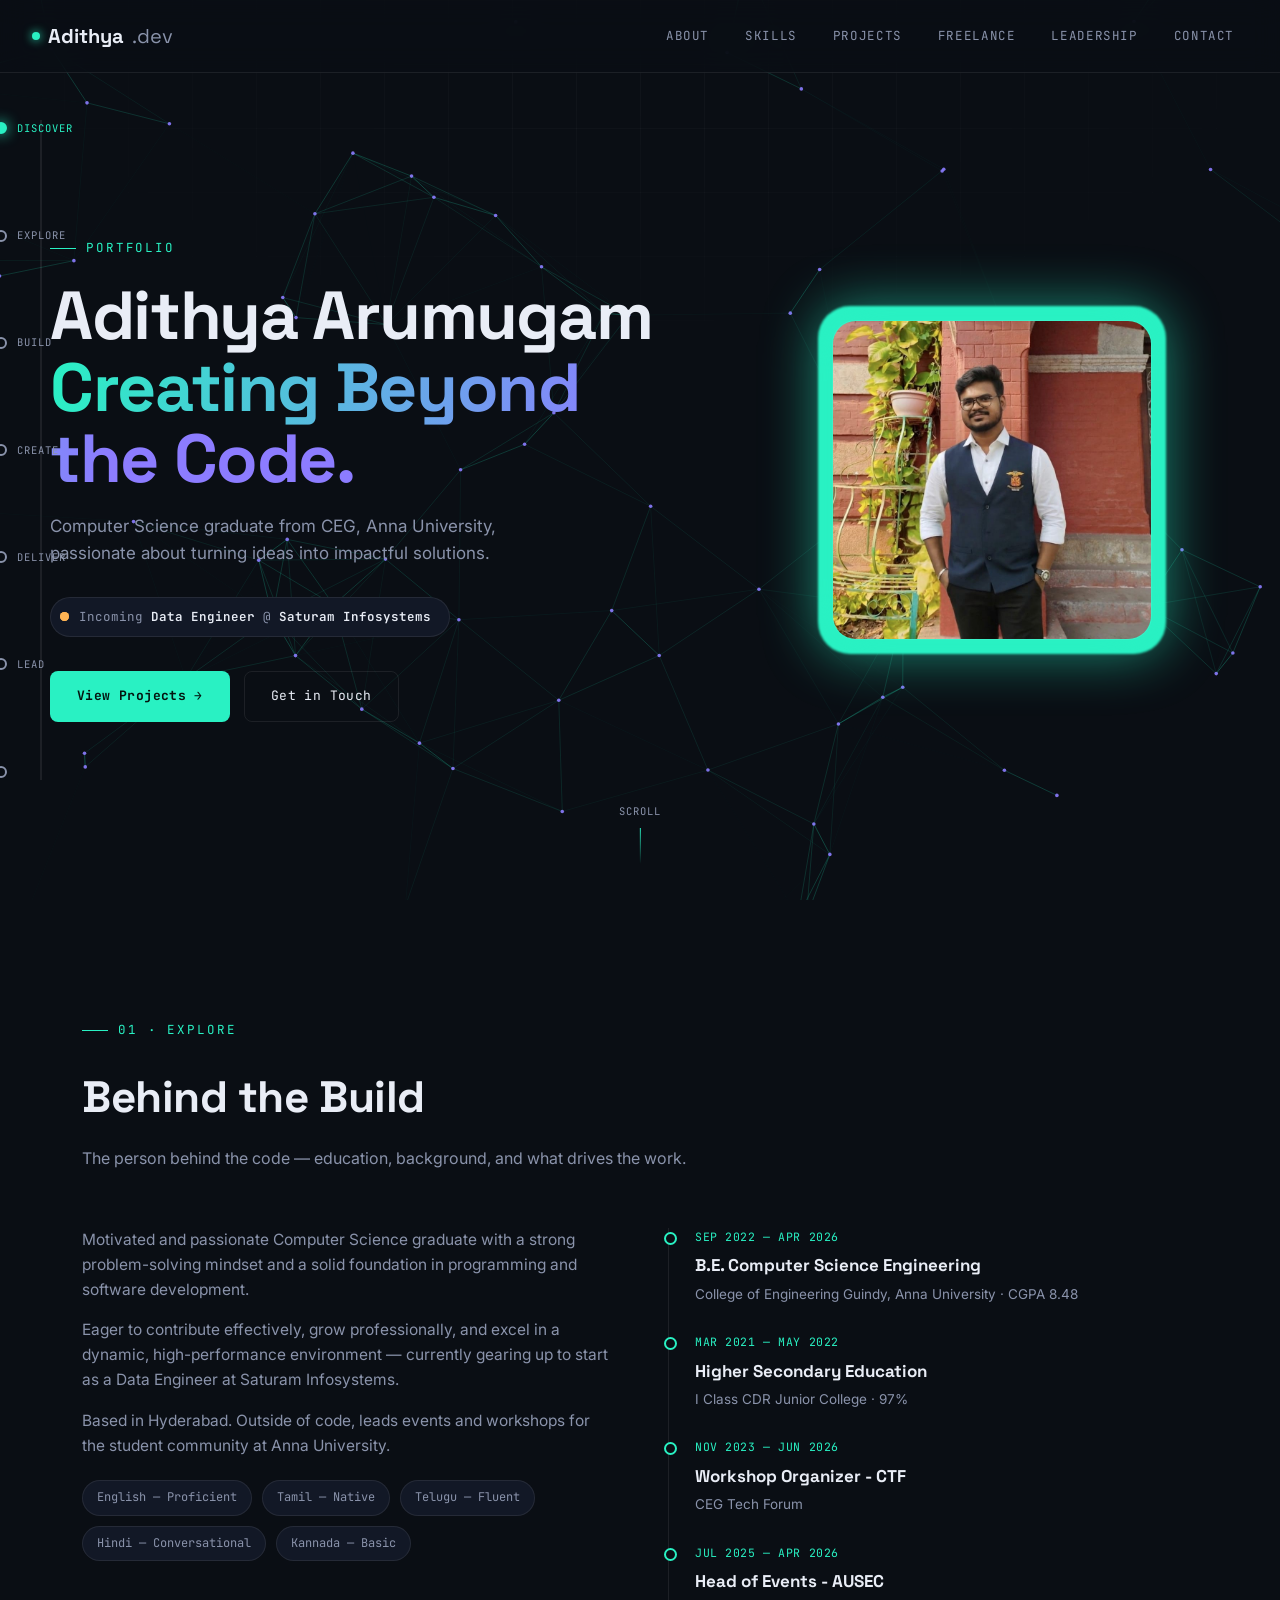
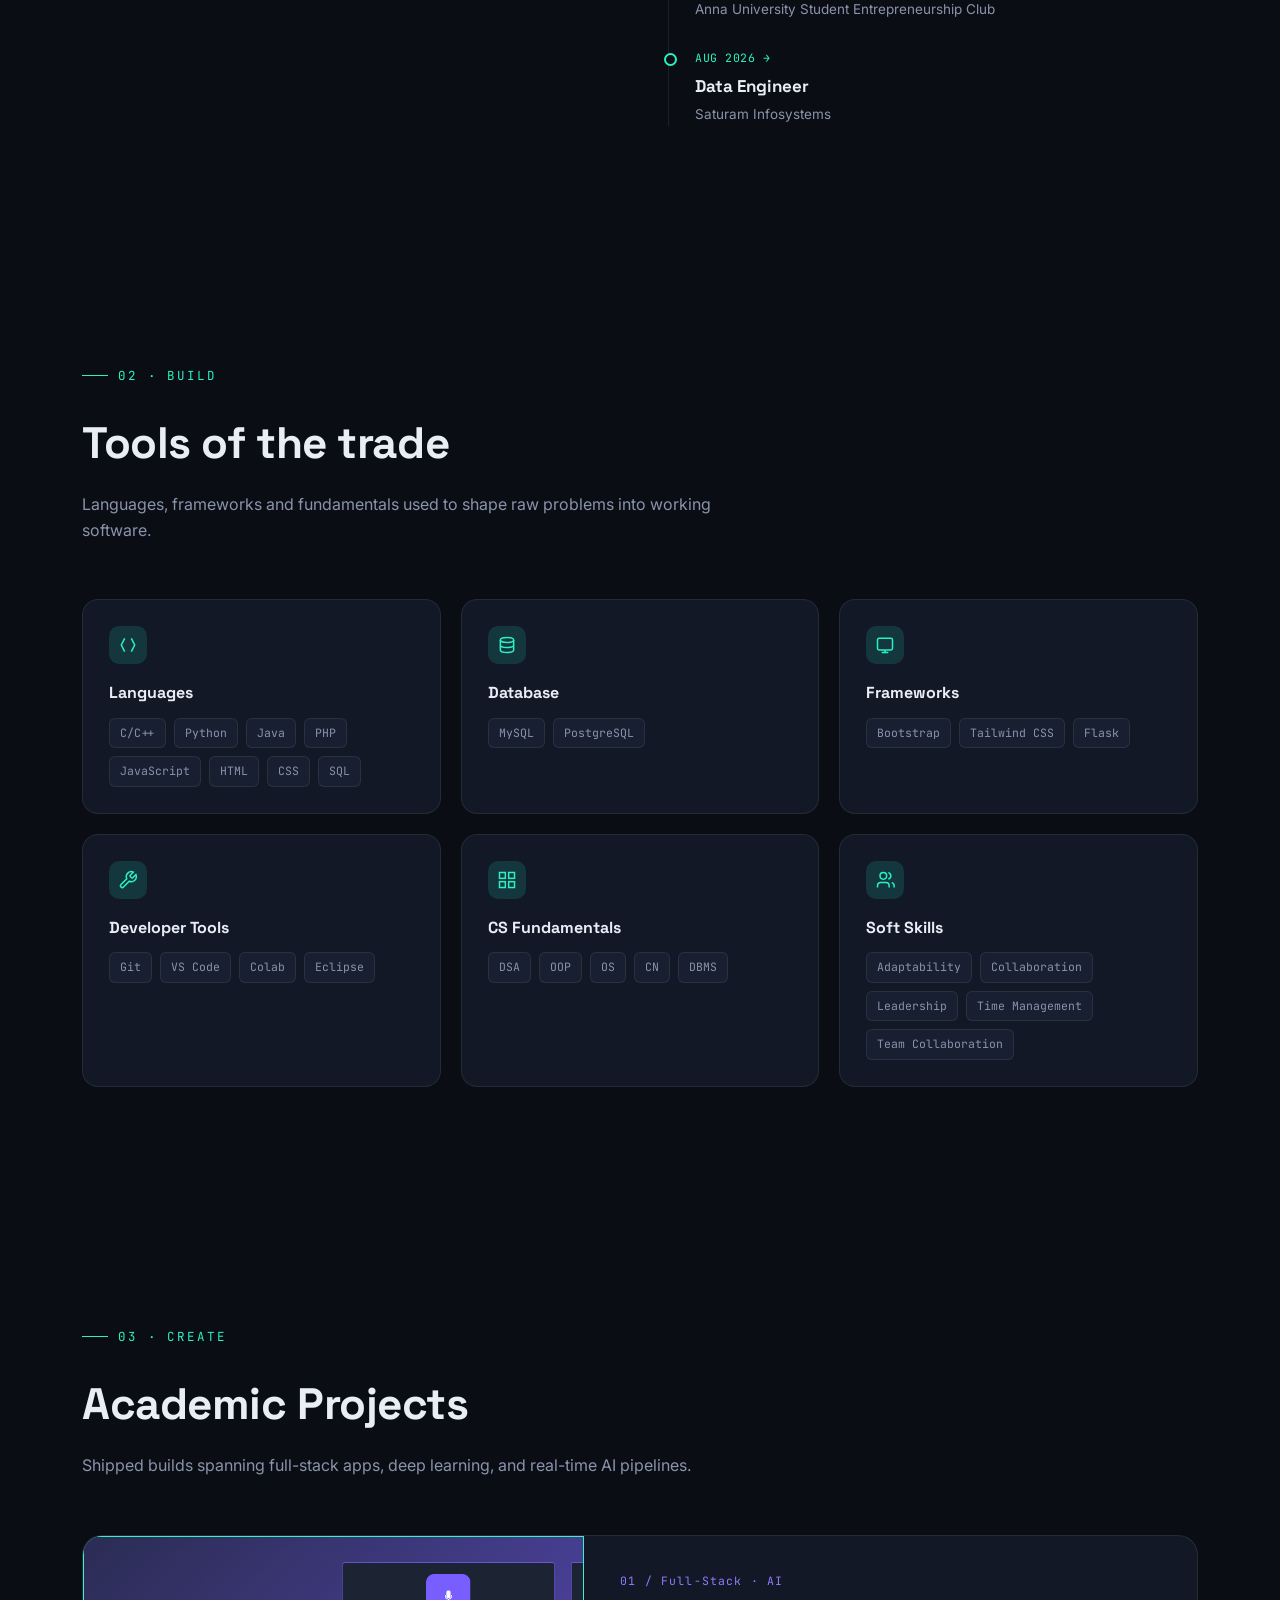
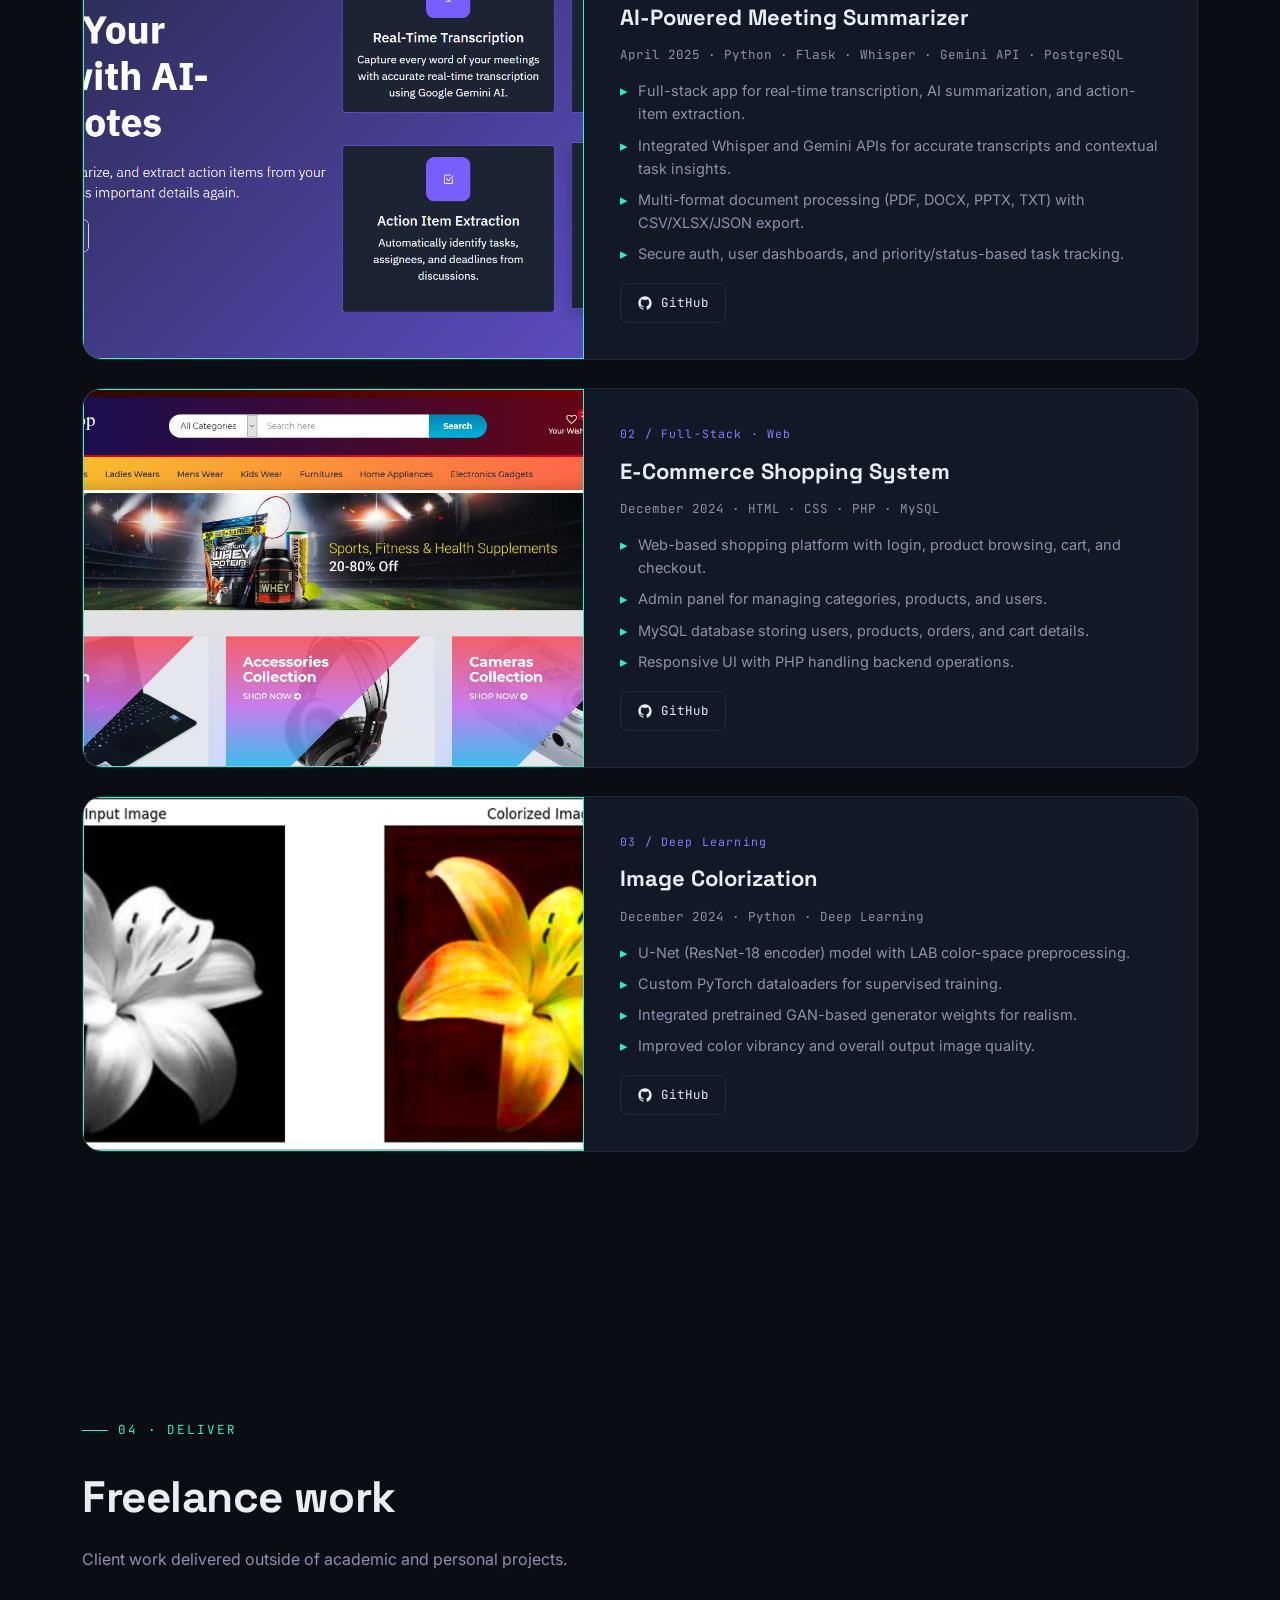
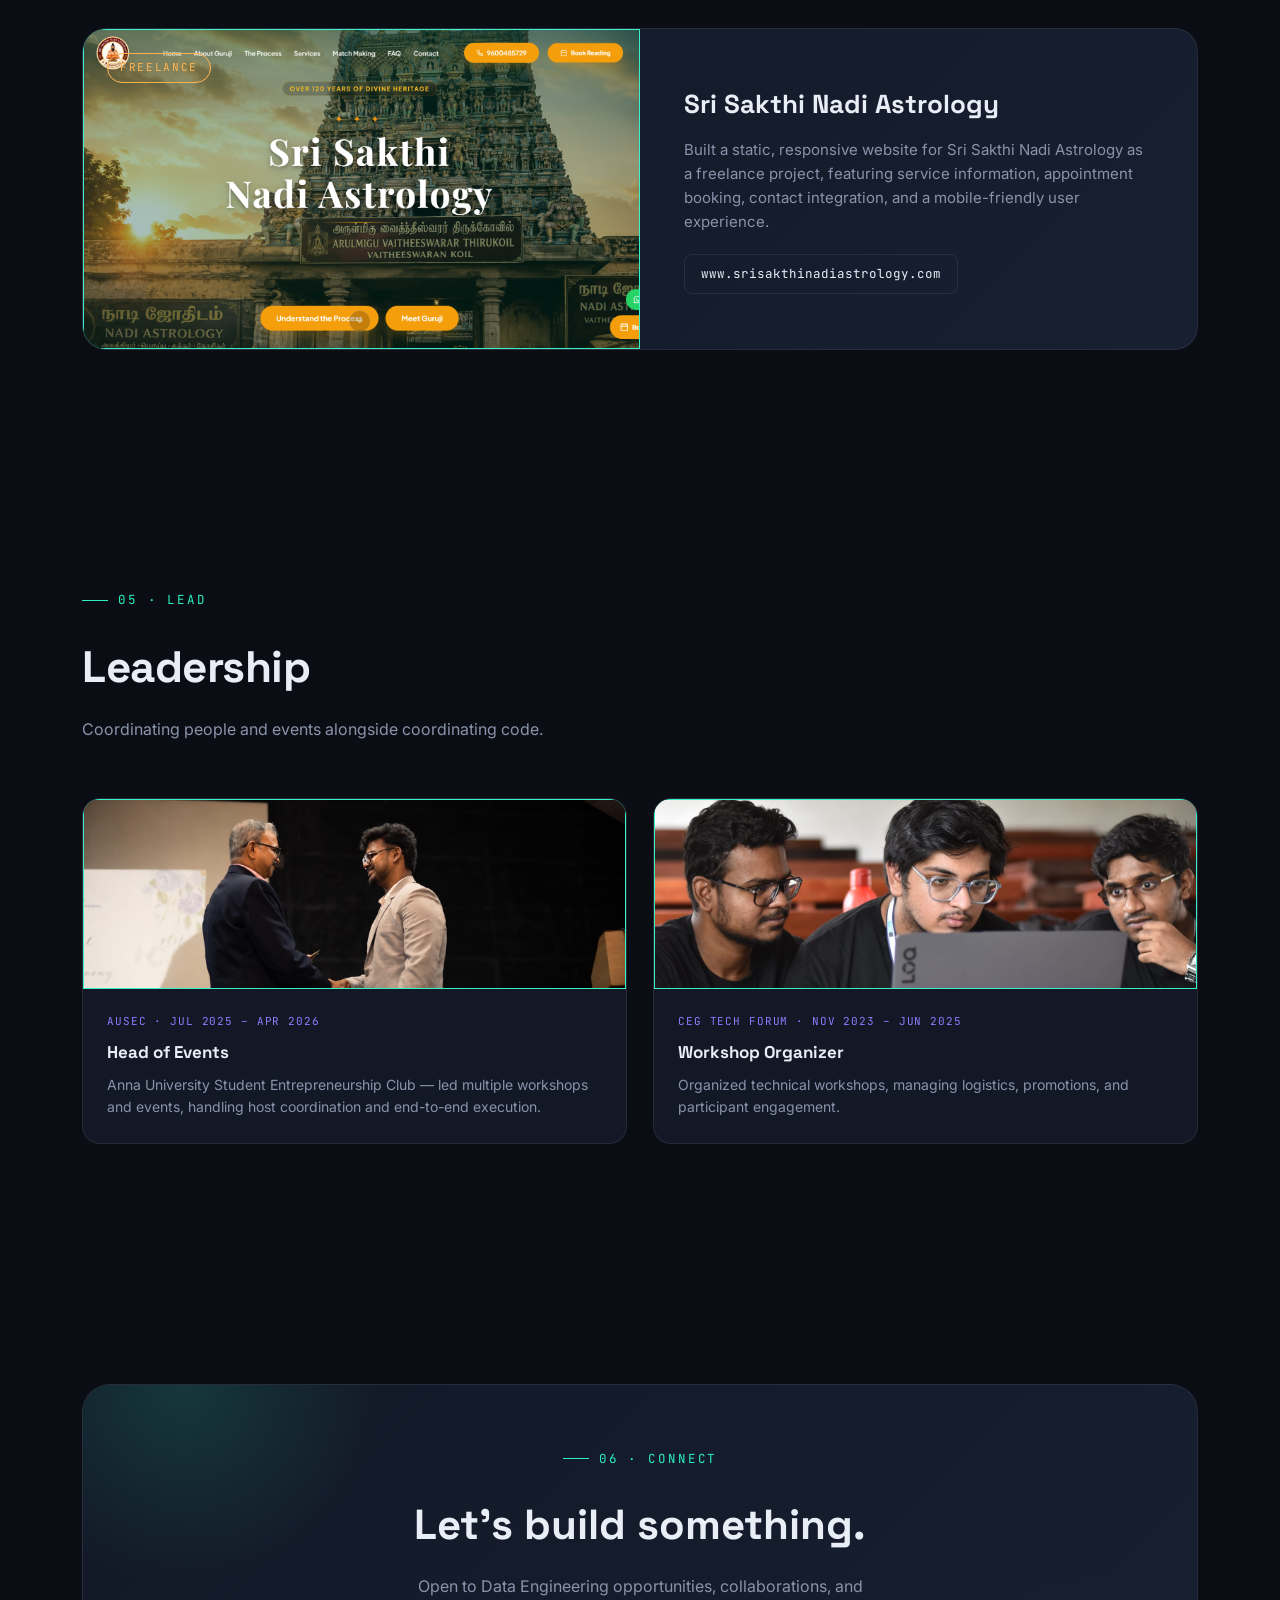
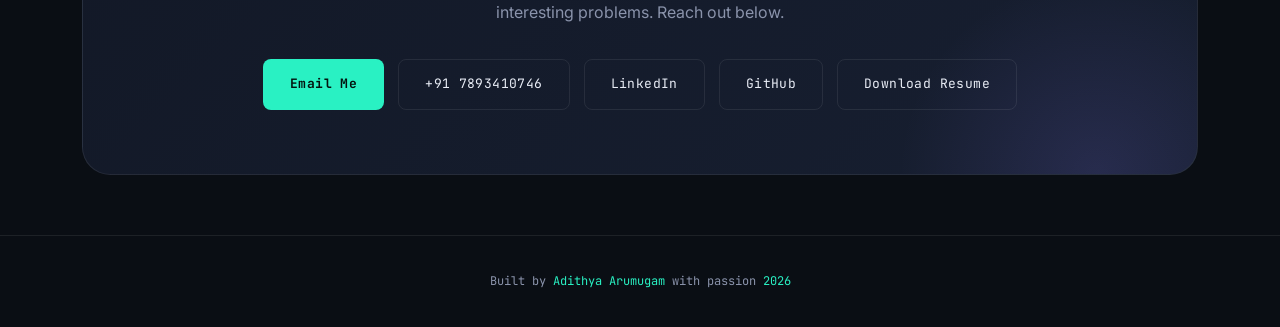
==== commit ebda4b3b: "Wesbsite done" ====
--- a/index.html
+++ b/index.html
@@ -320,7 +320,7 @@
         <a href="tel:+917893410746" class="btn btn-ghost">+91 7893410746</a>
         <a href="https://www.linkedin.com/in/adithya-arumugam3572" class="btn btn-ghost" target="_blank" rel="noopener noreferrer">LinkedIn</a>
         <a href="https://github.com/adithya2004b" class="btn btn-ghost" target="_blank" rel="noopener noreferrer">GitHub</a>
-         <a href="images/Resume-Adithya.pdf" class="btn btn-ghost" download>Download Resume</a>
+         <a href="images/Adithya_Arumugam .pdf" class="btn btn-ghost" download>Download Resume</a>
       </div>
     </div>
   </div>
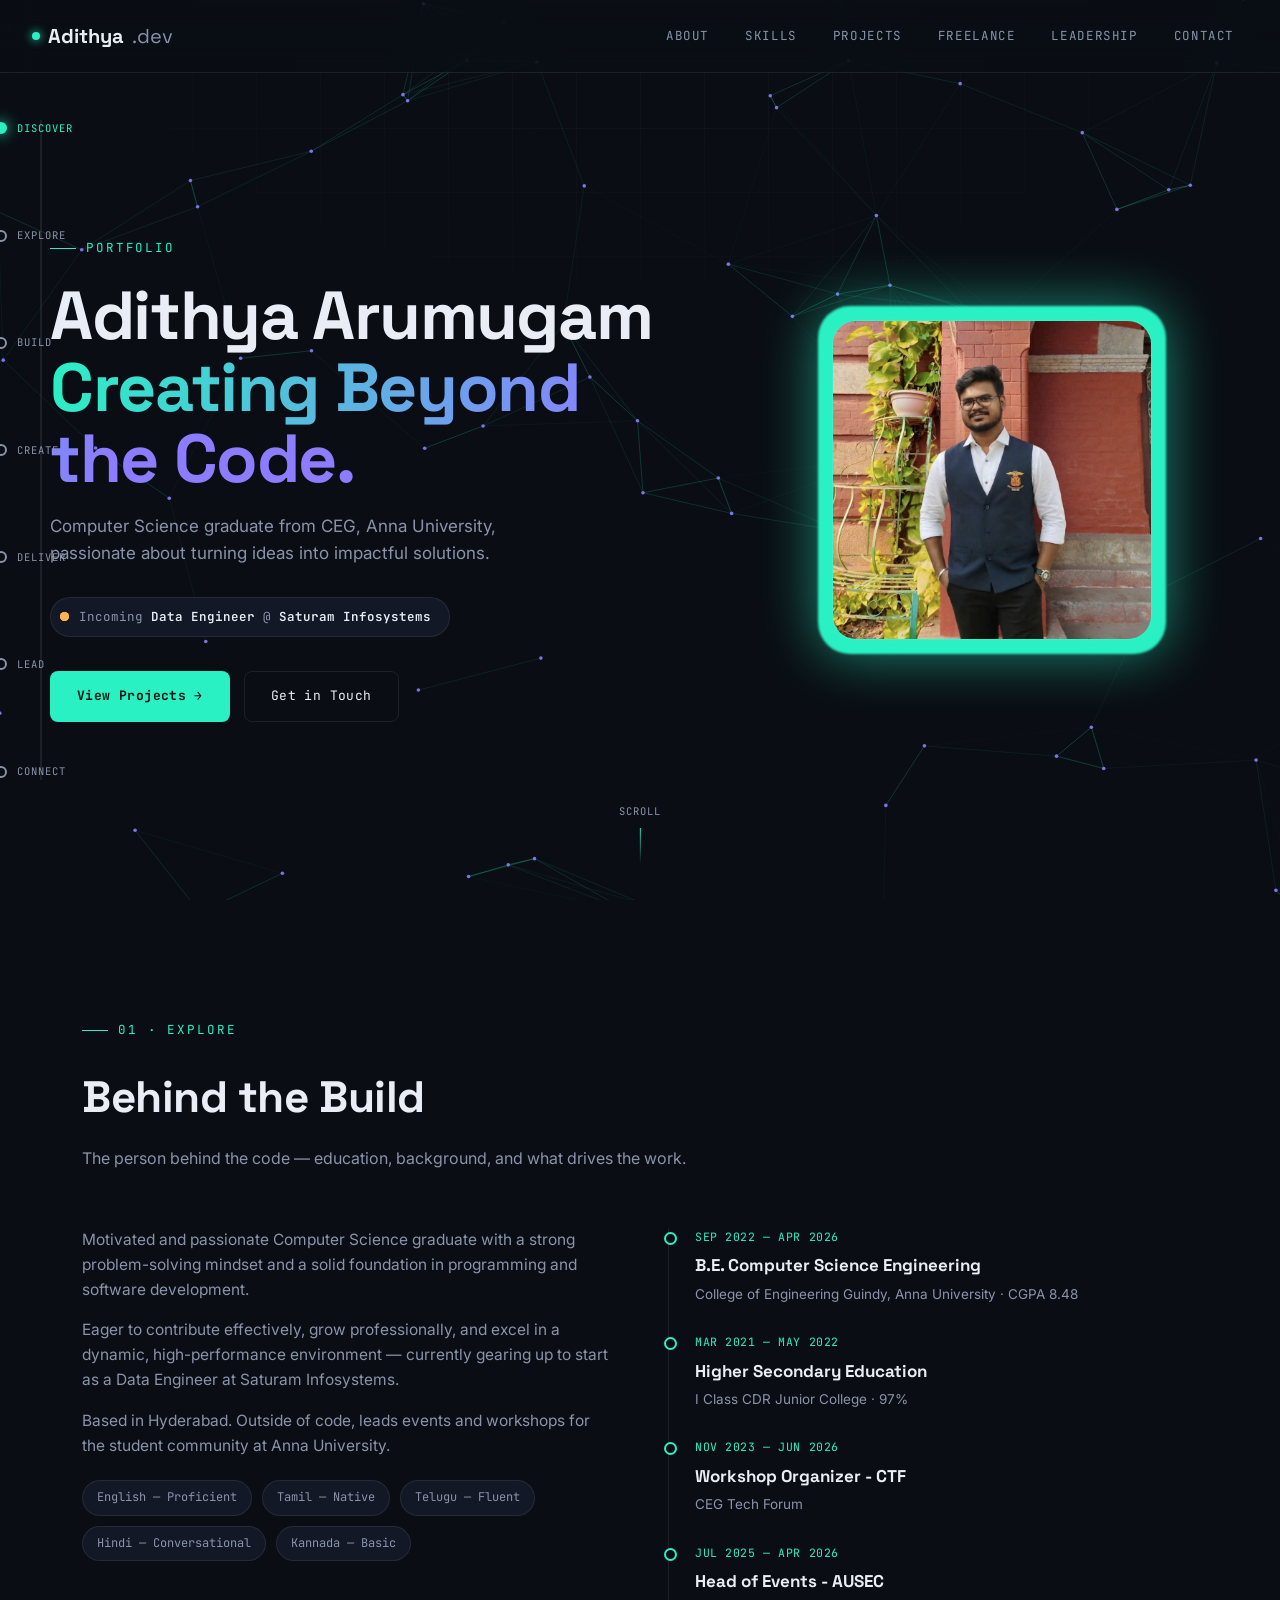
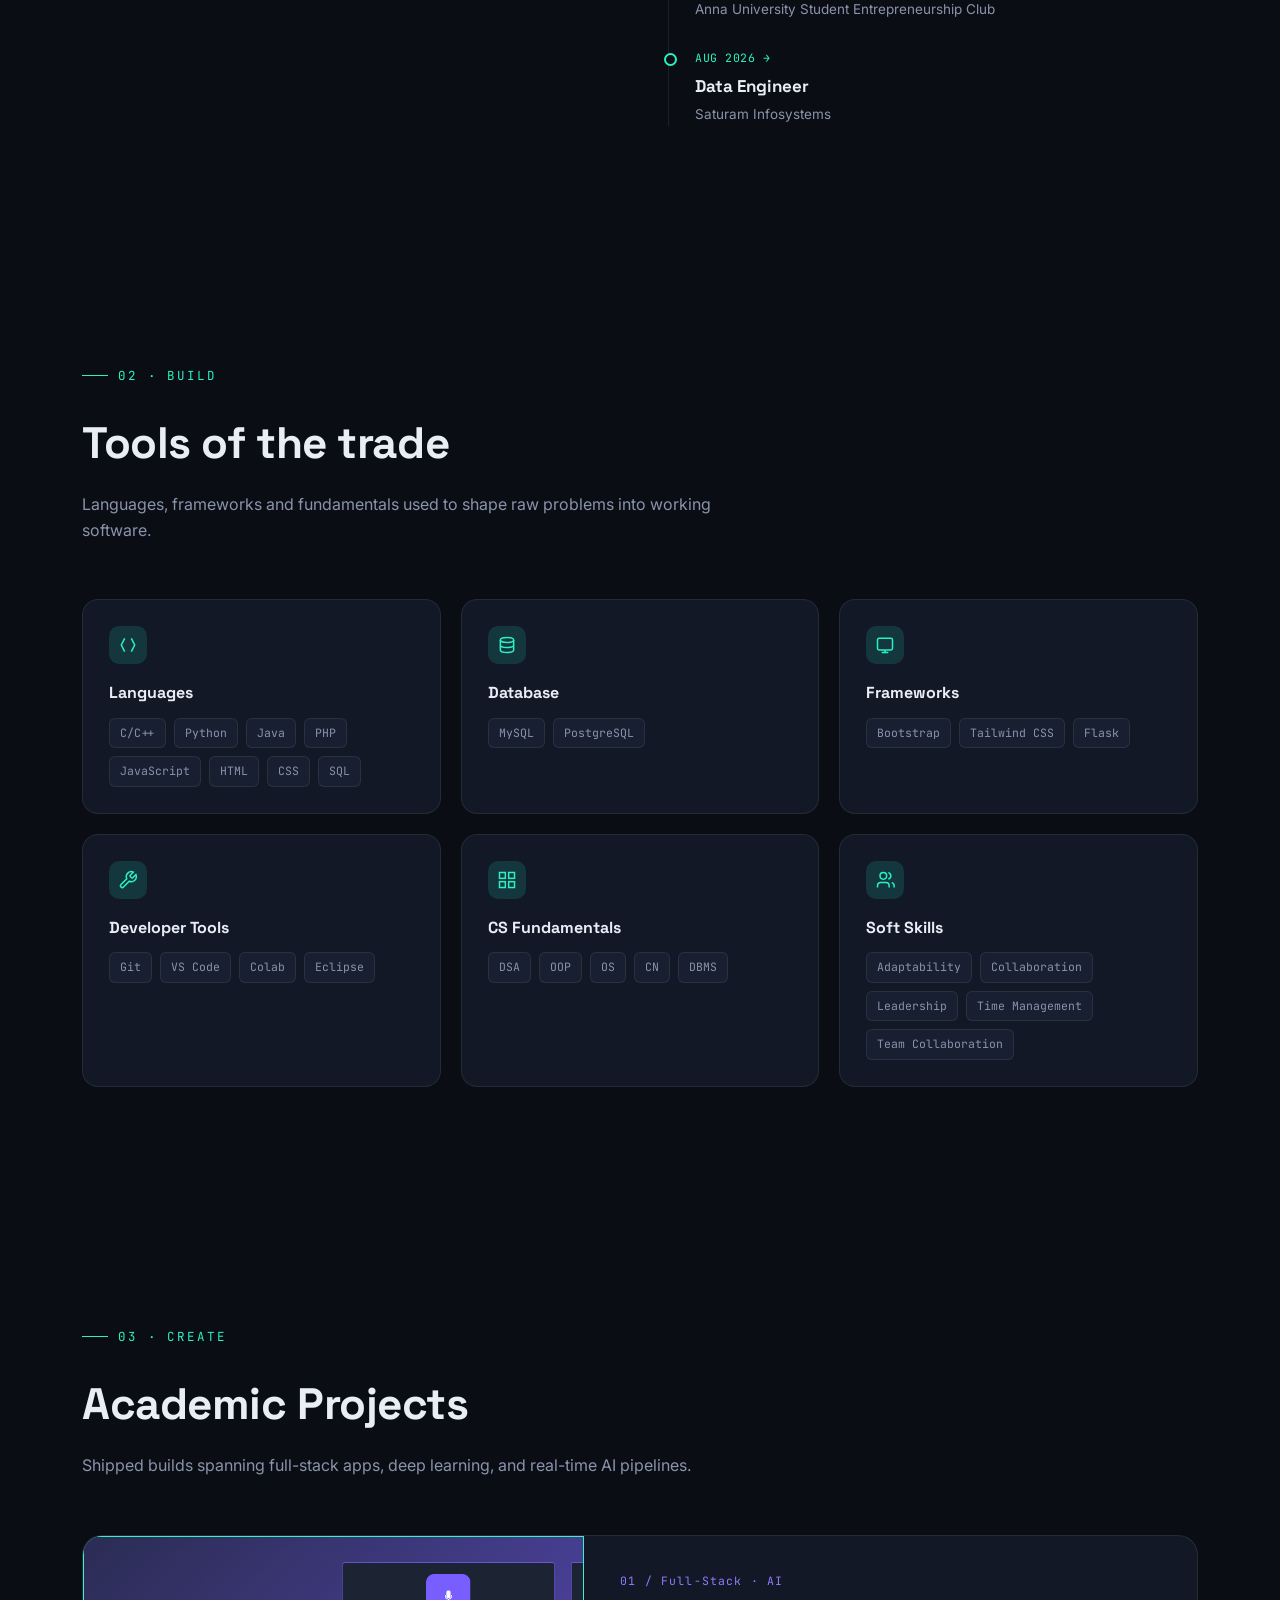
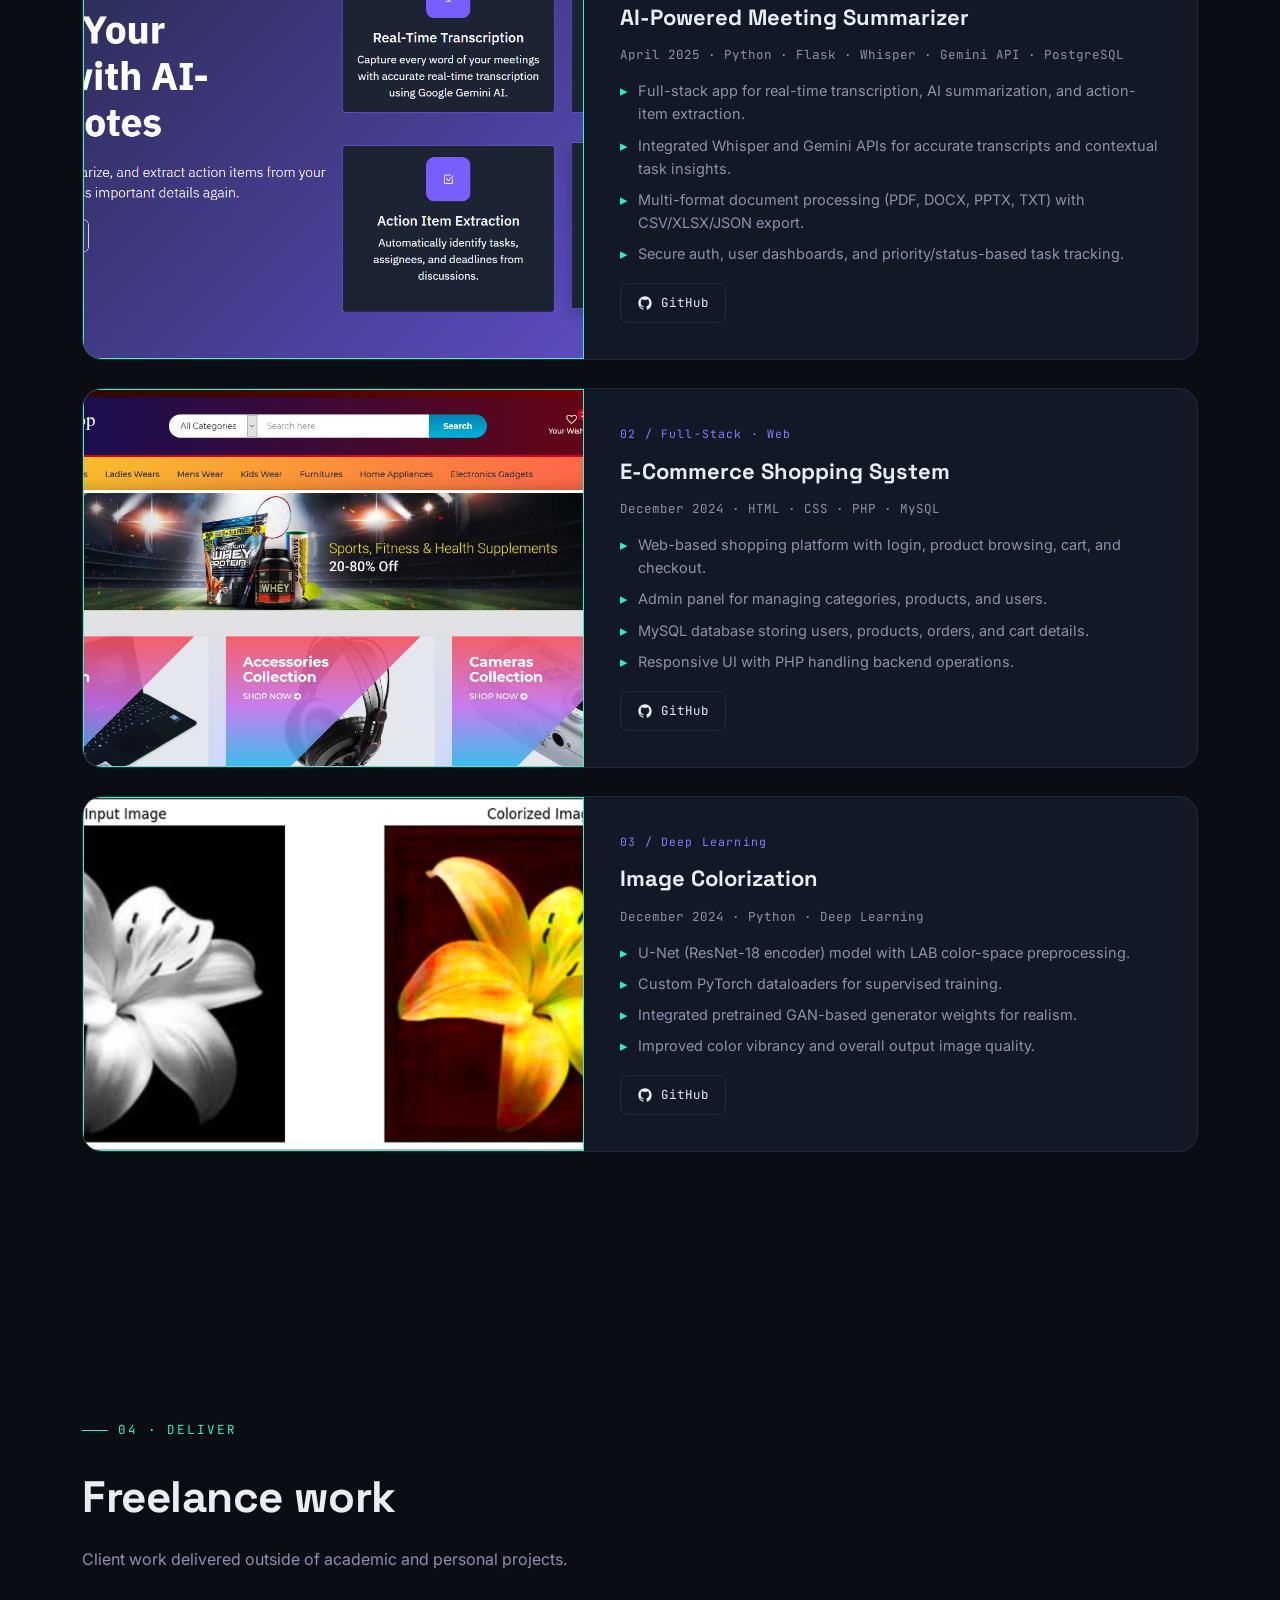
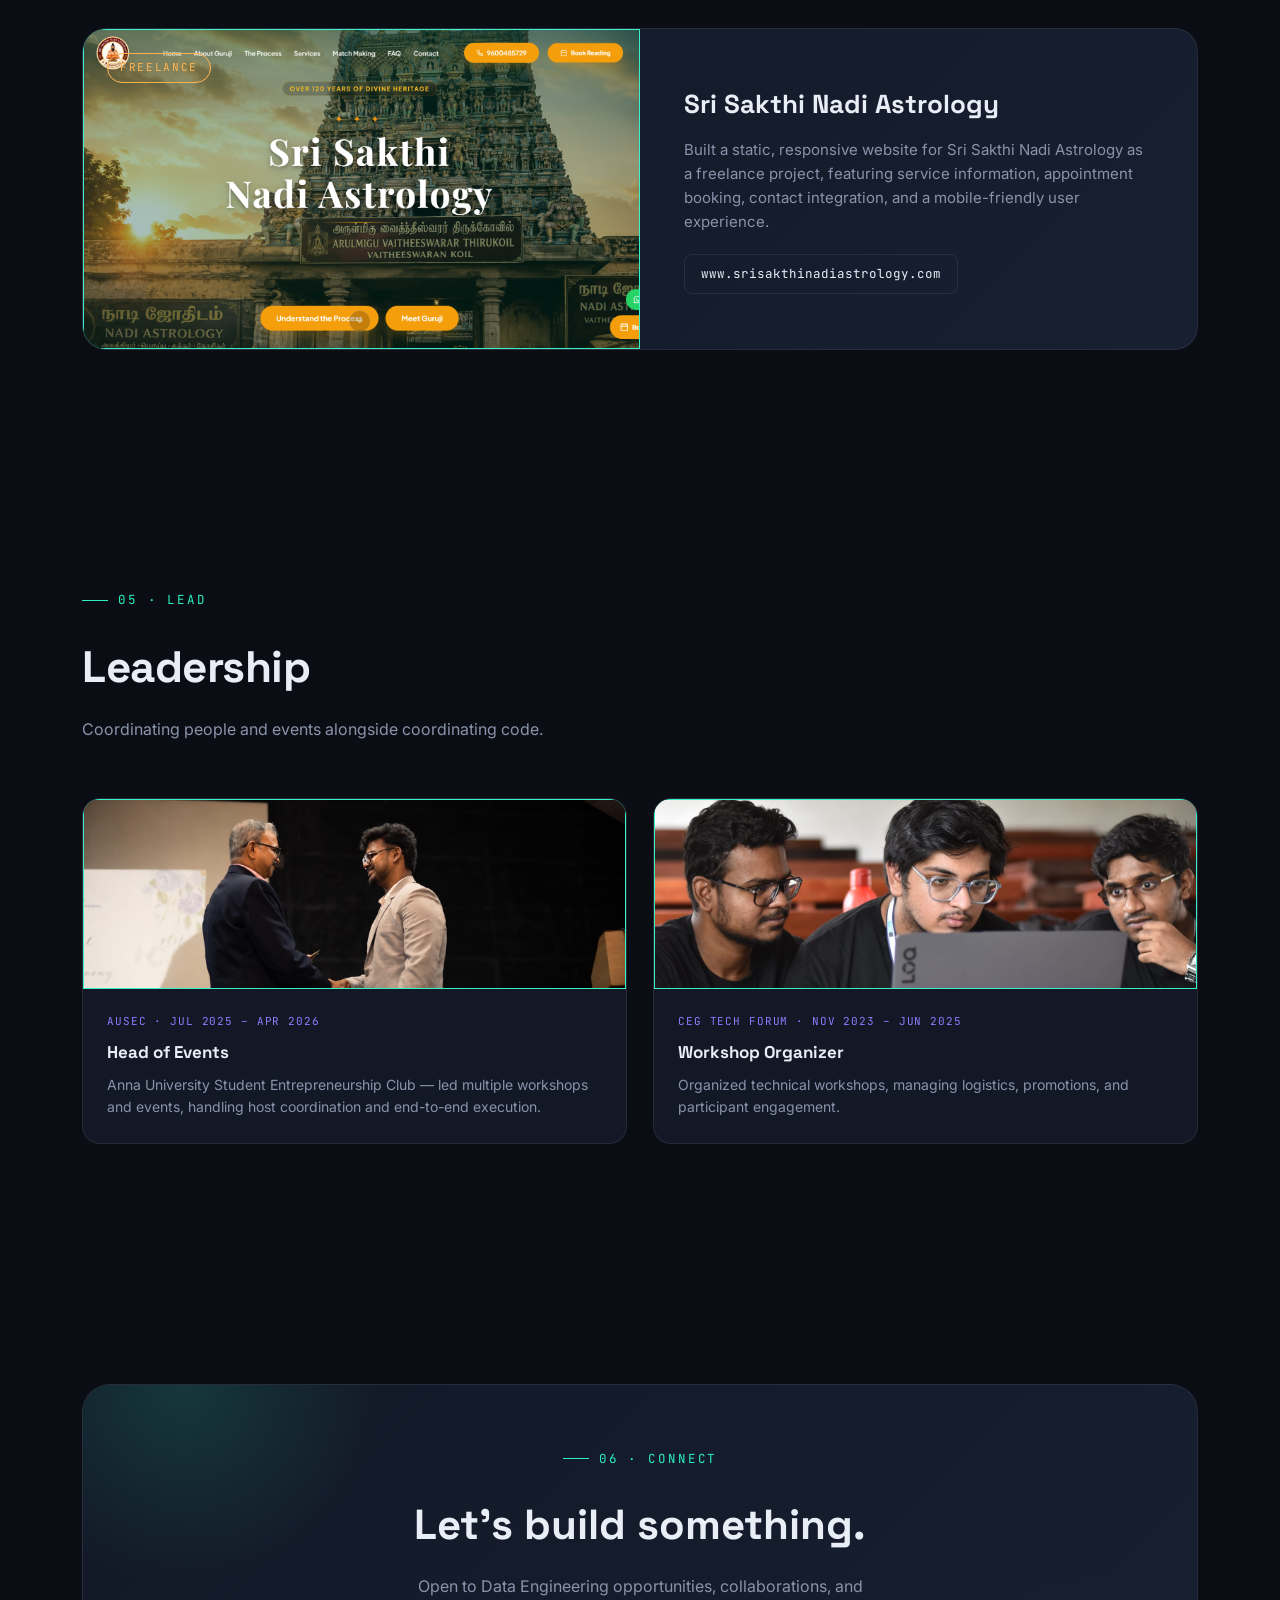
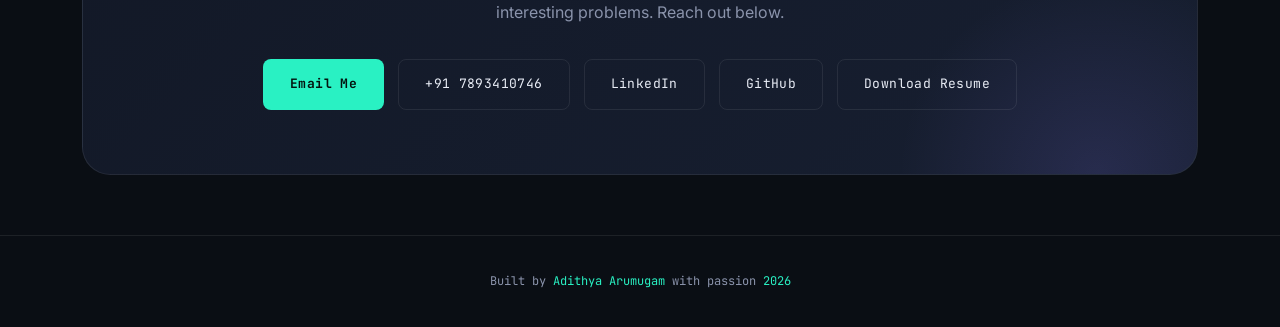
==== commit 511fb943: "Wesbsite done" ====
--- a/index.html
+++ b/index.html
@@ -320,7 +320,7 @@
         <a href="tel:+917893410746" class="btn btn-ghost">+91 7893410746</a>
         <a href="https://www.linkedin.com/in/adithya-arumugam3572" class="btn btn-ghost" target="_blank" rel="noopener noreferrer">LinkedIn</a>
         <a href="https://github.com/adithya2004b" class="btn btn-ghost" target="_blank" rel="noopener noreferrer">GitHub</a>
-         <a href="images/Adithya_Arumugam .pdf" class="btn btn-ghost" download>Download Resume</a>
+         <a href="images/Adithya_Arumugam.pdf" class="btn btn-ghost" download>Download Resume</a>
       </div>
     </div>
   </div>
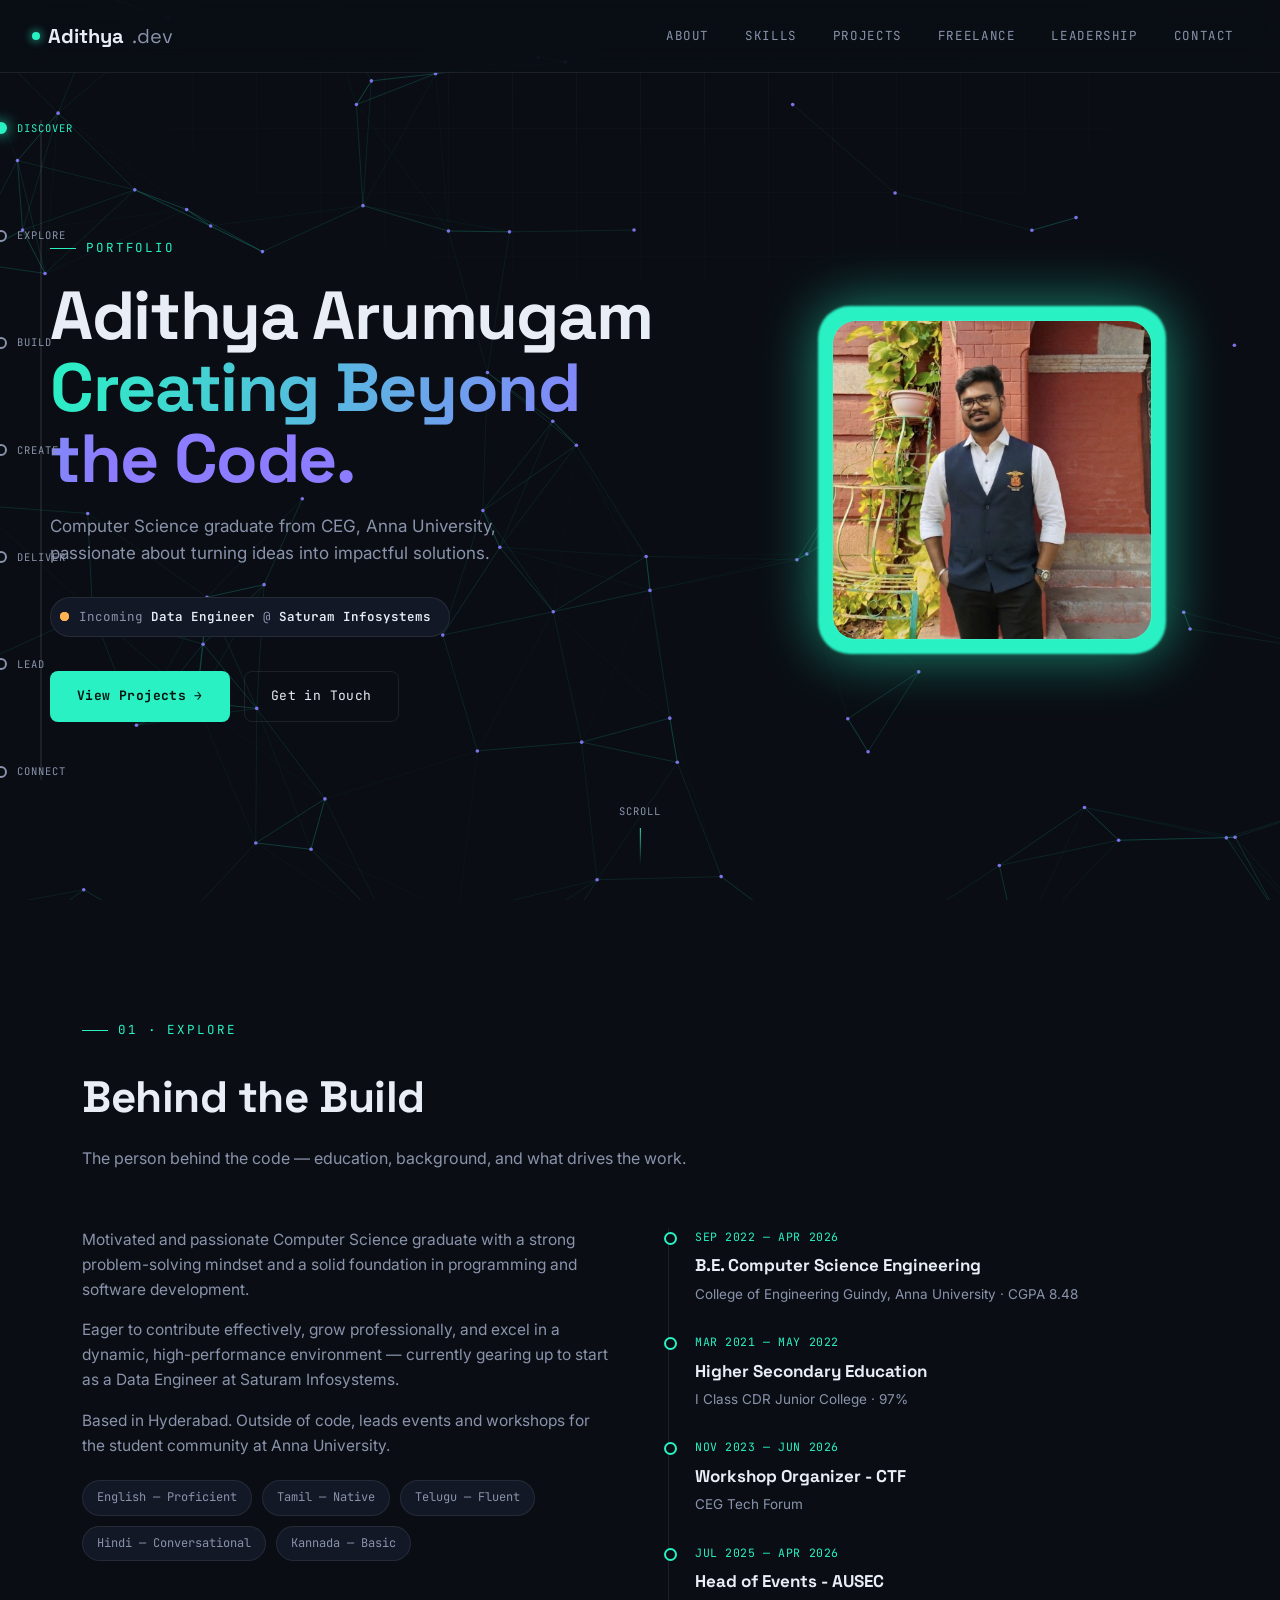
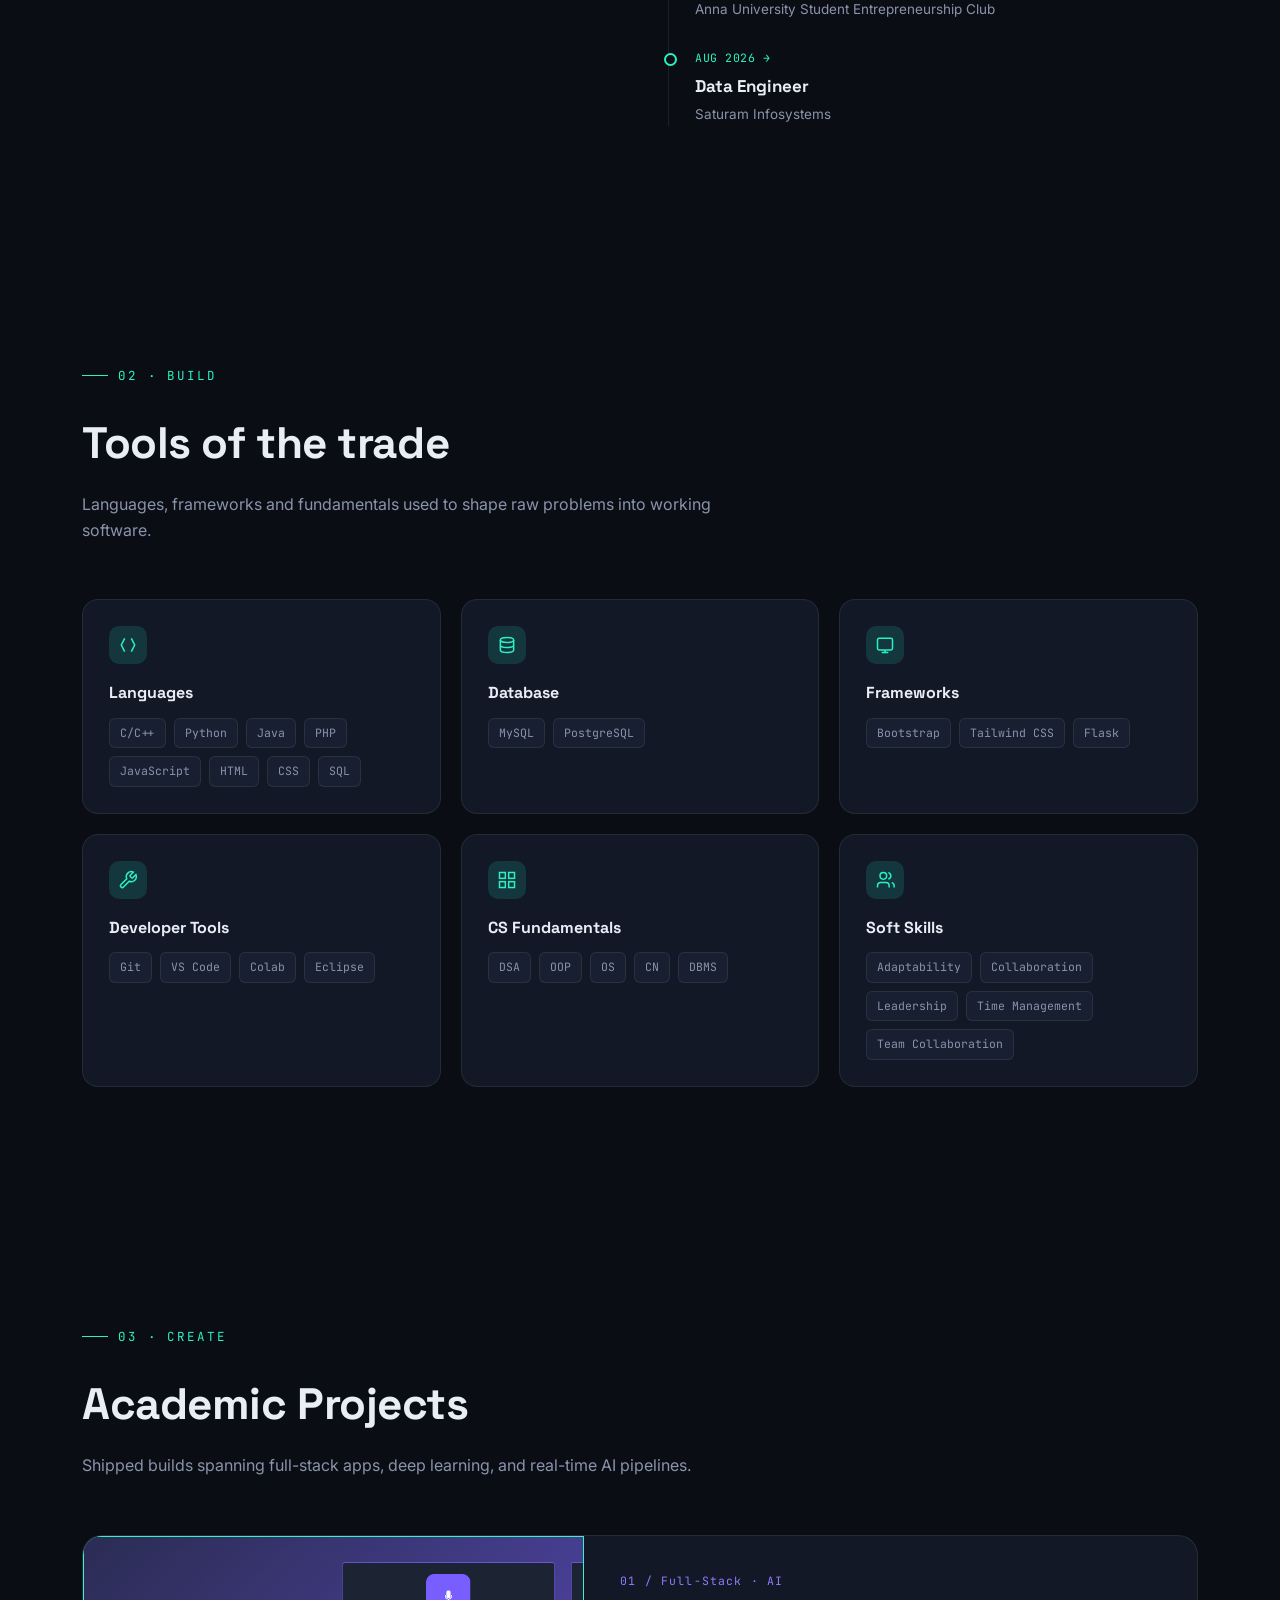
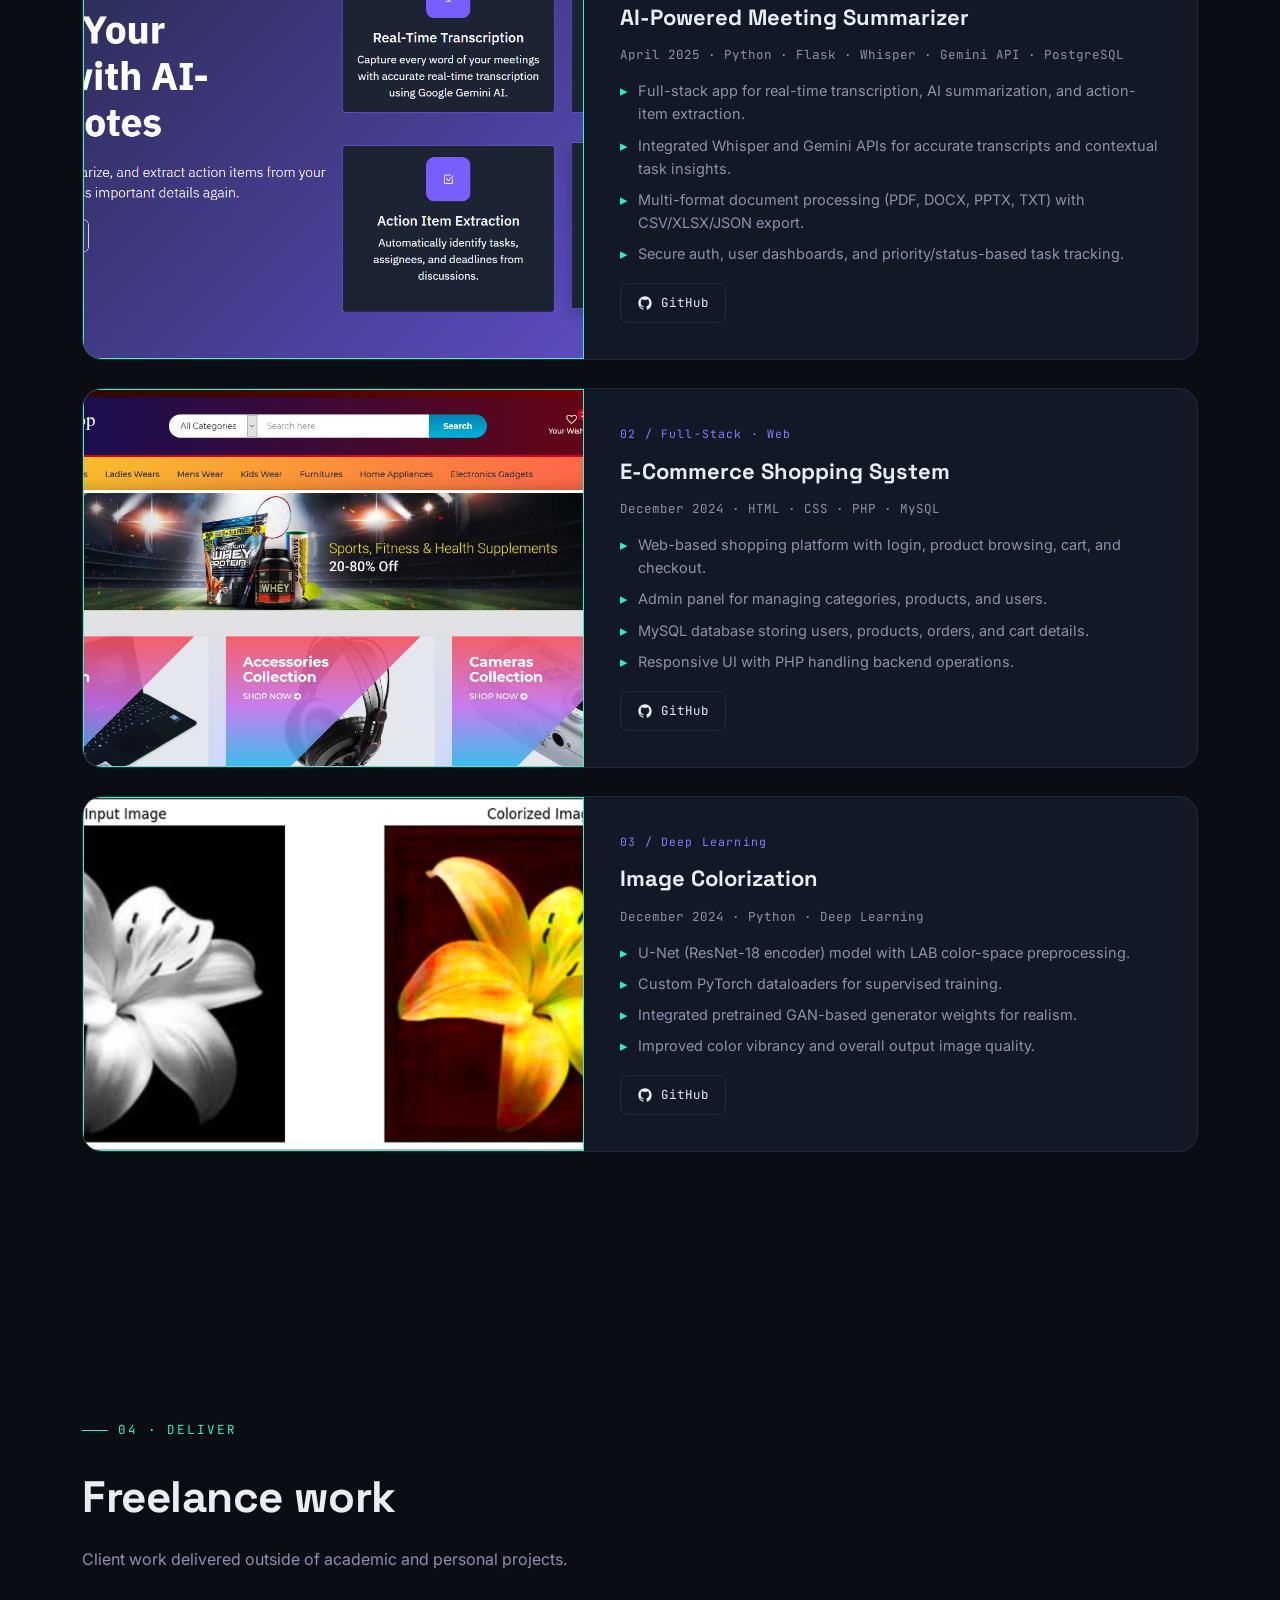
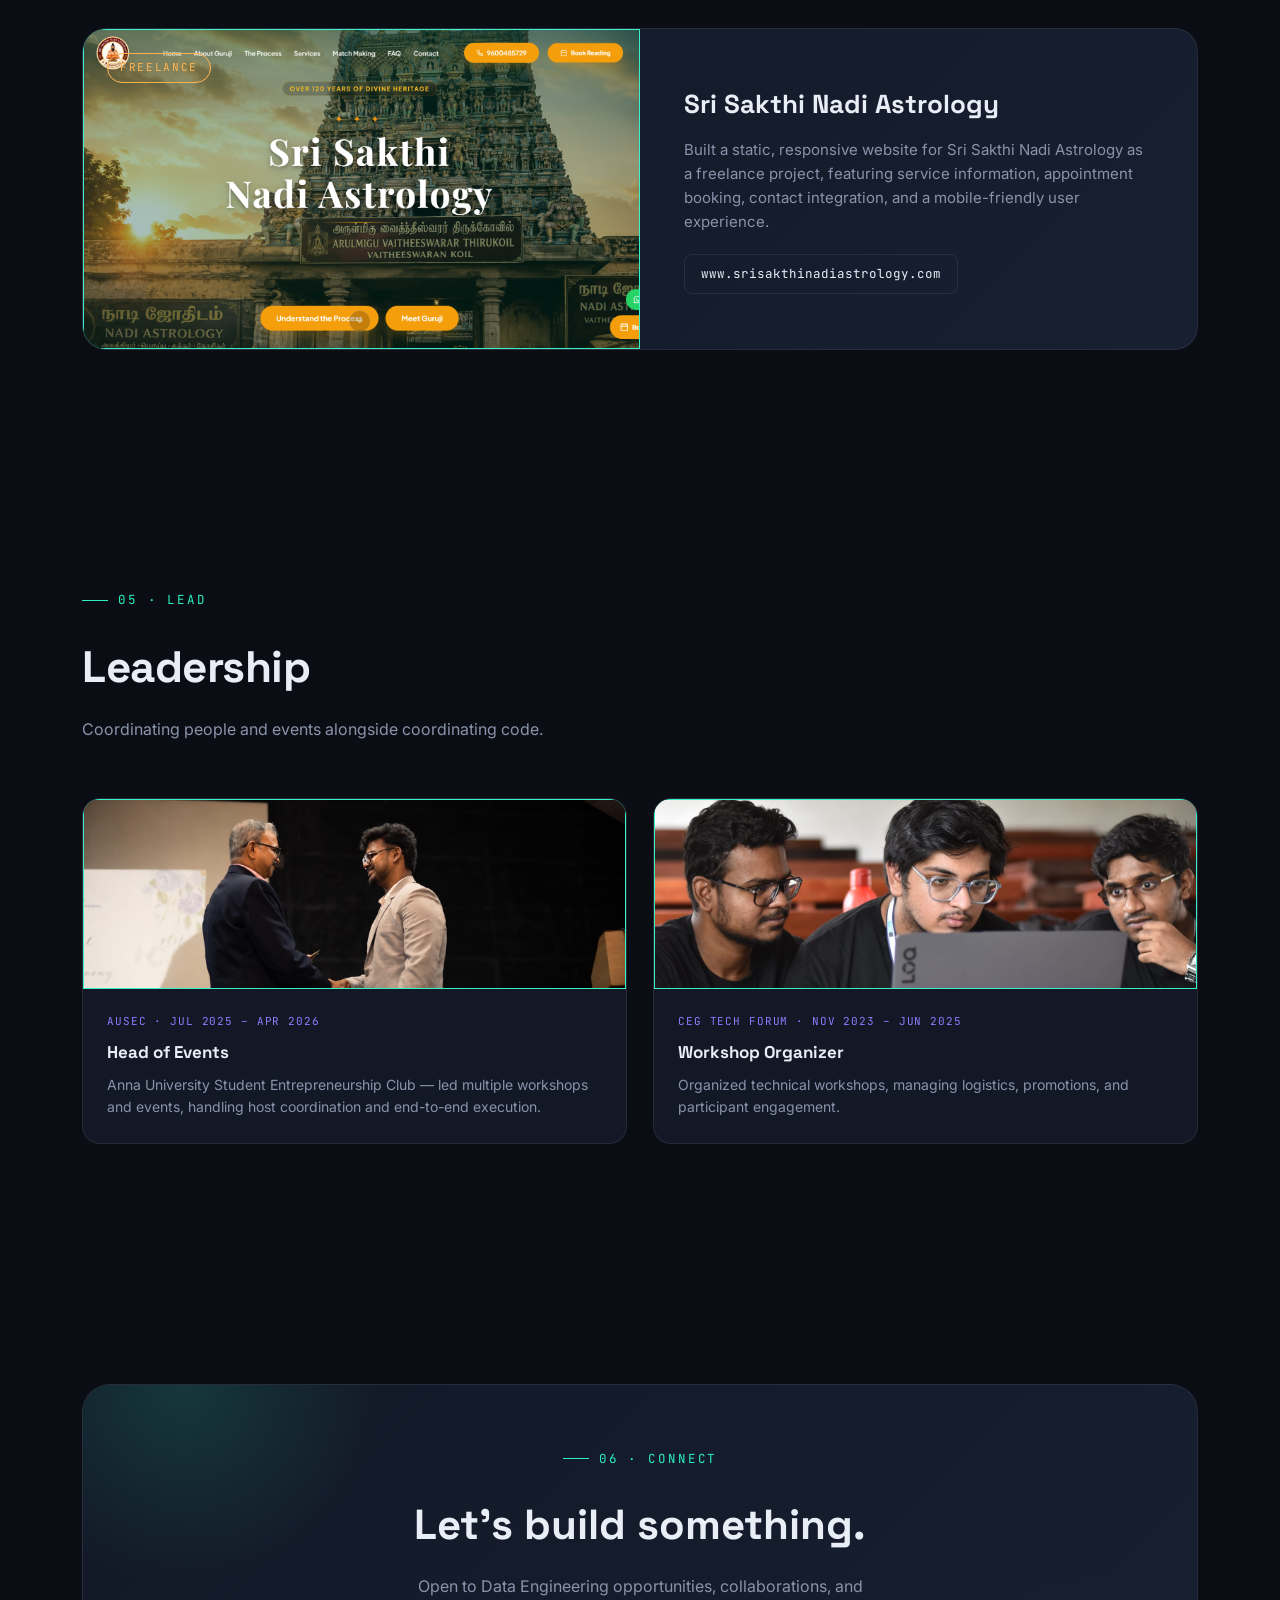
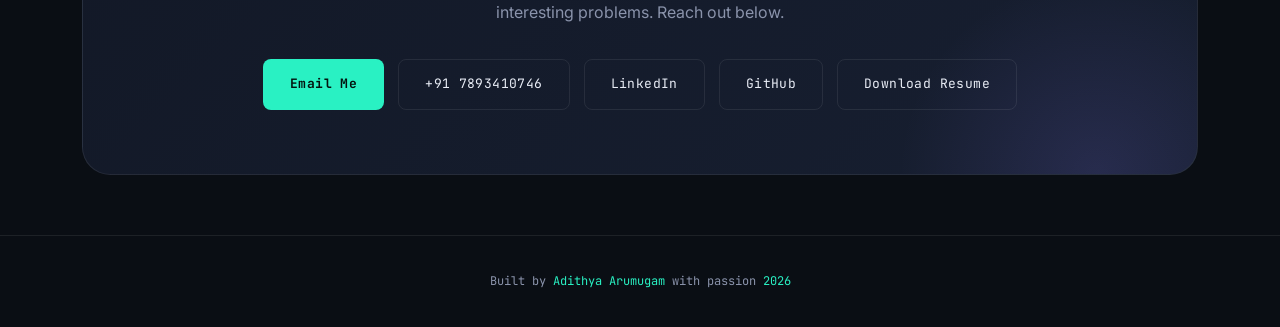
==== commit 73d3e726: "Wesbsite done" ====
--- a/index.html
+++ b/index.html
@@ -320,7 +320,7 @@
         <a href="tel:+917893410746" class="btn btn-ghost">+91 7893410746</a>
         <a href="https://www.linkedin.com/in/adithya-arumugam3572" class="btn btn-ghost" target="_blank" rel="noopener noreferrer">LinkedIn</a>
         <a href="https://github.com/adithya2004b" class="btn btn-ghost" target="_blank" rel="noopener noreferrer">GitHub</a>
-         <a href="images/Adithya_Arumugam.pdf" class="btn btn-ghost" download>Download Resume</a>
+        <a href="images/Adithya.pdf" class="btn btn-ghost" download>Download Resume</a>
       </div>
     </div>
   </div>
